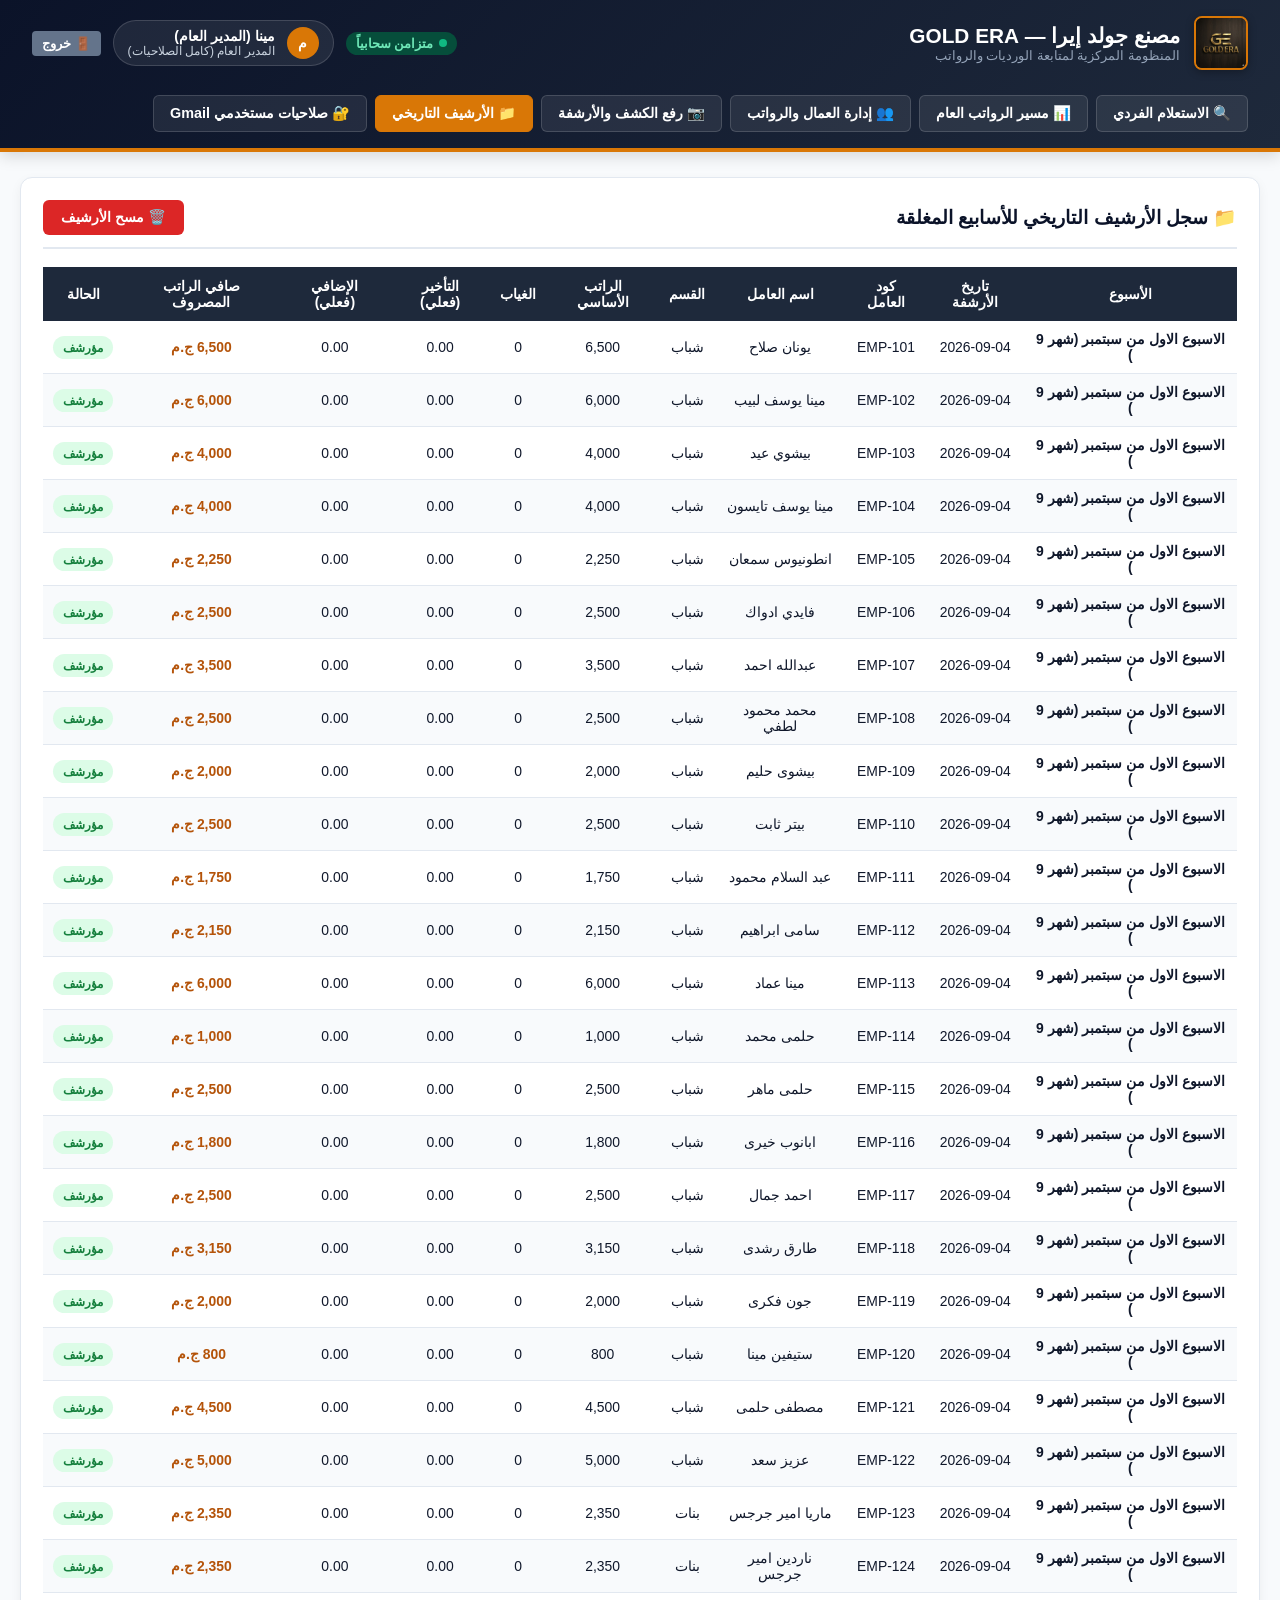
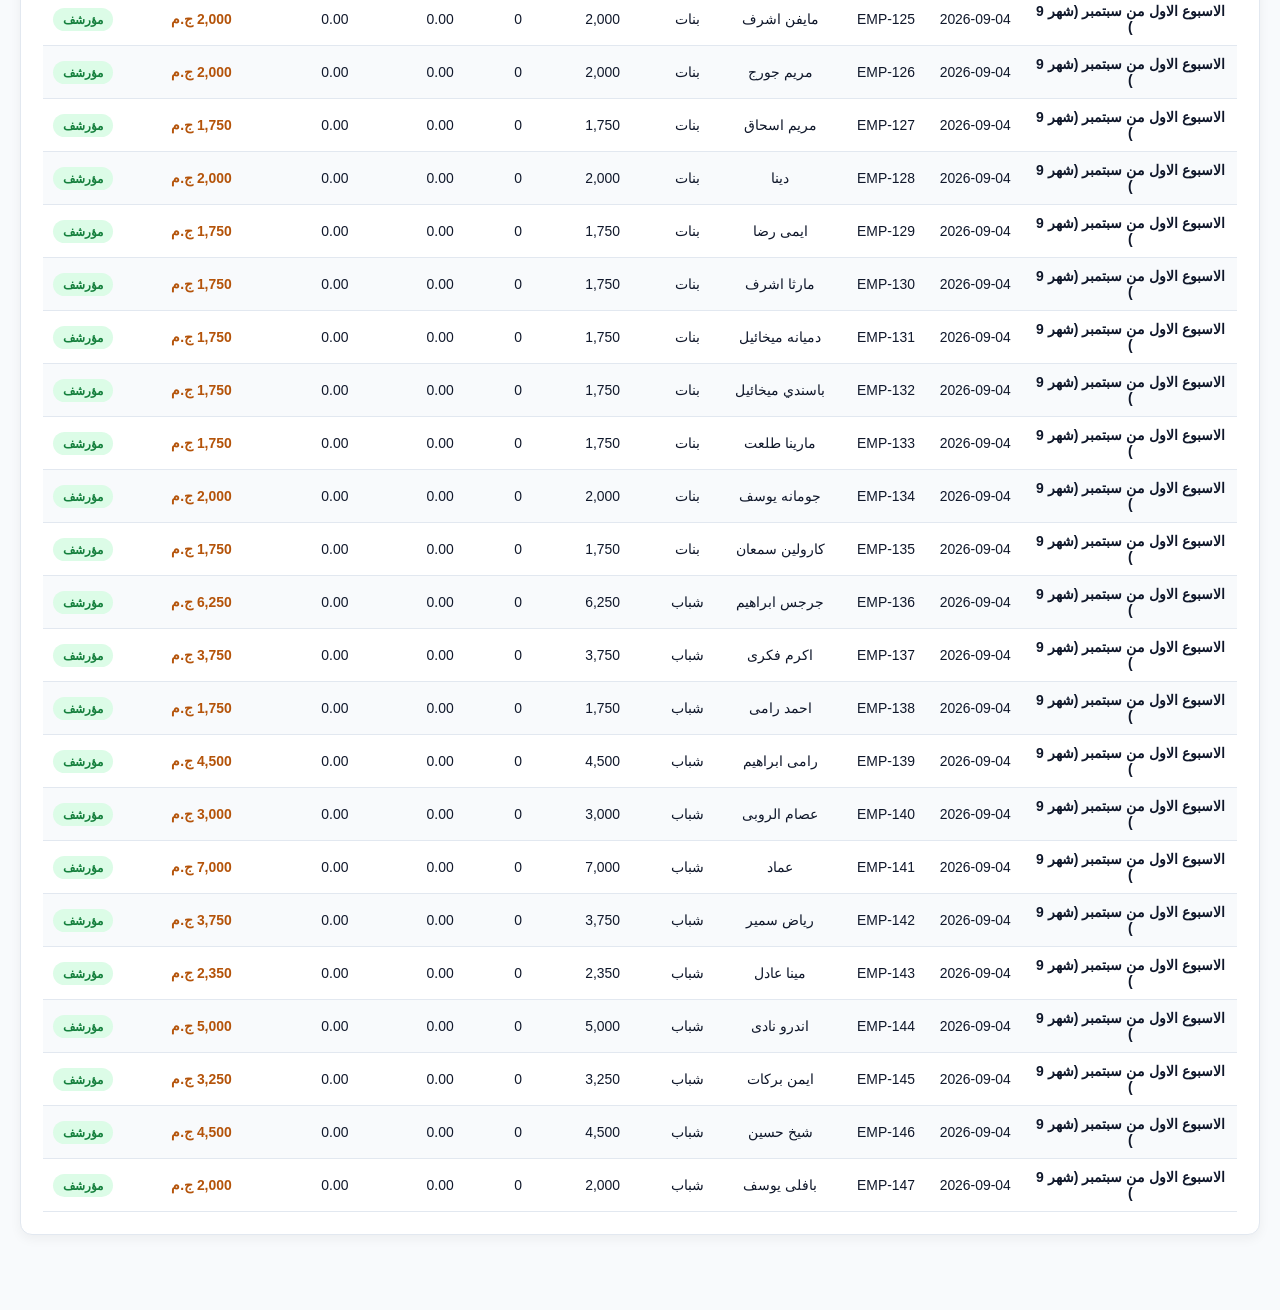
==== INDEX.html @ 4243e208 "Add files via upload" ====
<!DOCTYPE html>
<!-- saved from url=(0063)file:///C:/Users/infotech/Downloads/GOLD_ERA_updated%20(2).html -->
<html lang="ar" dir="rtl"><head><meta http-equiv="Content-Type" content="text/html; charset=UTF-8">
    
    <link rel="icon" type="image/png" href="[data-uri]">
    <meta name="viewport" content="width=device-width, initial-scale=1.0">
    <title>منظومة GOLD ERA — إدارة الحضور والرواتب عبر Gmail والشبكة السحابية</title>
    <script src="https://cdnjs.cloudflare.com/ajax/libs/xlsx/0.18.5/xlsx.full.min.js"></script><script></script>
    <style>
        :root {
            --primary: #0b1329;
            --primary-light: #1e293b;
            --gold: #d97706;
            --gold-dark: #b45309;
            --gold-light: #fef3c7;
            --accent: #2563eb;
            --success: #16a34a;
            --danger: #dc2626;
            --bg: #f8fafc;
            --card-bg: #ffffff;
            --text-dark: #0f172a;
            --text-muted: #64748b;
            --border: #e2e8f0;
        }
        * { box-sizing: border-box; margin: 0; padding: 0; font-family: 'Segoe UI', Tahoma, Geneva, Verdana, sans-serif; }
        body { background: var(--bg); color: var(--text-dark); padding-bottom: 50px; }
        
        /* LOGIN SCREEN */
        #loginScreen {
            min-height: 100vh;
            display: flex;
            align-items: center;
            justify-content: center;
            background: linear-gradient(135deg, #0b1329 0%, #1e293b 50%, #0f172a 100%);
            padding: 20px;
        }
        .login-card {
            background: #ffffff;
            border-radius: 16px;
            padding: 35px 28px;
            max-width: 460px;
            width: 100%;
            box-shadow: 0 25px 50px -12px rgba(0, 0, 0, 0.5);
            text-align: center;
            border-top: 5px solid var(--gold);
        }
        .login-logo {
            width: 105px;
            height: 105px;
            border-radius: 50%;
            margin: 0 auto 15px;
            box-shadow: 0 4px 15px rgba(217, 119, 6, 0.3);
            border: 3px solid var(--gold);
            object-fit: cover;
            display: block;
        }
        .login-title { font-size: 1.35rem; font-weight: 800; color: var(--primary); margin-bottom: 4px; }
        .login-sub { font-size: 0.85rem; color: var(--text-muted); margin-bottom: 22px; }

        .auth-switch-tabs {
            display: flex;
            background: #f1f5f9;
            padding: 4px;
            border-radius: 8px;
            margin-bottom: 18px;
            gap: 4px;
        }
        .auth-tab-btn {
            flex: 1;
            padding: 8px;
            border: none;
            background: transparent;
            font-weight: 700;
            font-size: 0.85rem;
            color: #64748b;
            border-radius: 6px;
            cursor: pointer;
            transition: all 0.2s;
        }
        .auth-tab-btn.active {
            background: #fff;
            color: var(--primary);
            box-shadow: 0 2px 5px rgba(0,0,0,0.08);
        }

        .google-login-btn {
            display: flex;
            align-items: center;
            justify-content: center;
            gap: 10px;
            width: 100%;
            background: #ffffff;
            color: #374151;
            border: 1px solid #d1d5db;
            padding: 10px 16px;
            border-radius: 8px;
            font-weight: 700;
            font-size: 0.92rem;
            cursor: pointer;
            margin-bottom: 15px;
            box-shadow: 0 1px 3px rgba(0,0,0,0.05);
            transition: 0.2s;
        }
        .google-login-btn:hover {
            background: #f9fafb;
            border-color: #9ca3af;
        }

        /* HEADER */
        header {
            background: linear-gradient(135deg, #0b1329 0%, #1e293b 100%);
            color: #fff;
            padding: 1rem 2rem;
            display: flex;
            justify-content: space-between;
            align-items: center;
            box-shadow: 0 4px 15px rgba(0,0,0,0.15);
            border-bottom: 4px solid var(--gold);
            flex-wrap: wrap;
            gap: 15px;
        }
        .brand { display: flex; align-items: center; gap: 14px; }
        .brand-logo-img {
            width: 54px;
            height: 54px;
            border-radius: 8px;
            border: 2px solid var(--gold);
            object-fit: cover;
            box-shadow: 0 2px 8px rgba(0,0,0,0.3);
        }
        .brand h1 { font-size: 1.3rem; font-weight: 700; }
        .brand p { font-size: 0.8rem; color: #94a3b8; }
        
        .header-user-badge {
            display: flex;
            align-items: center;
            gap: 12px;
            background: rgba(255,255,255,0.08);
            padding: 6px 14px;
            border-radius: 30px;
            border: 1px solid rgba(255,255,255,0.15);
        }
        .user-avatar {
            width: 32px;
            height: 32px;
            background: var(--gold);
            color: #fff;
            border-radius: 50%;
            display: flex;
            align-items: center;
            justify-content: center;
            font-weight: bold;
            font-size: 0.85rem;
        }

        .sync-indicator {
            display: inline-flex;
            align-items: center;
            gap: 6px;
            font-size: 0.8rem;
            padding: 4px 10px;
            border-radius: 20px;
            background: #064e3b;
            color: #6ee7b7;
            font-weight: 600;
        }
        .sync-pulse {
            width: 8px;
            height: 8px;
            border-radius: 50%;
            background: #10b981;
            animation: pulse 1.5s infinite;
        }
        @keyframes pulse {
            0% { transform: scale(0.95); opacity: 0.7; }
            50% { transform: scale(1.3); opacity: 1; }
            100% { transform: scale(0.95); opacity: 0.7; }
        }

        .nav-tabs { display: flex; gap: 8px; flex-wrap: wrap; }
        .tab-btn {
            background: rgba(255,255,255,0.08);
            color: #fff;
            border: 1px solid rgba(255,255,255,0.15);
            padding: 9px 16px;
            border-radius: 6px;
            cursor: pointer;
            font-size: 0.9rem;
            font-weight: 600;
            transition: all 0.2s;
        }
        .tab-btn:hover, .tab-btn.active {
            background: var(--gold);
            border-color: var(--gold);
            color: #fff;
        }

        .container { max-width: 1400px; margin: 25px auto; padding: 0 20px; }
        
        .card {
            background: var(--card-bg);
            border-radius: 12px;
            box-shadow: 0 4px 12px rgba(0,0,0,0.05);
            border: 1px solid var(--border);
            padding: 22px;
            margin-bottom: 22px;
        }
        .card-header {
            display: flex;
            justify-content: space-between;
            align-items: center;
            border-bottom: 2px solid var(--border);
            padding-bottom: 12px;
            margin-bottom: 18px;
            flex-wrap: wrap;
            gap: 10px;
        }
        .card-header h2 { font-size: 1.18rem; color: var(--primary); display: flex; align-items: center; gap: 8px; }

        .search-grid {
            display: grid;
            grid-template-columns: repeat(auto-fit, minmax(210px, 1fr));
            gap: 14px;
            background: var(--gold-light);
            padding: 16px;
            border-radius: 10px;
            border: 1px solid #fde68a;
            align-items: center;
        }
        .form-group label { display: block; font-size: 0.84rem; font-weight: 700; color: var(--gold-dark); margin-bottom: 5px; text-align: right; }
        .form-control {
            width: 100%;
            padding: 10px 12px;
            border-radius: 6px;
            border: 1px solid #cbd5e1;
            font-size: 0.95rem;
            background: #fff;
            outline: none;
        }
        .form-control:focus { border-color: var(--gold); box-shadow: 0 0 0 3px rgba(217,119,6,0.2); }

        .policy-banner {
            background: #eff6ff;
            border: 1px solid #bfdbfe;
            color: #1e40af;
            padding: 10px 16px;
            border-radius: 8px;
            font-size: 0.88rem;
            margin-bottom: 18px;
            display: flex;
            align-items: center;
            gap: 10px;
            font-weight: 600;
        }

        .kpi-grid { display: grid; grid-template-columns: repeat(auto-fit, minmax(180px, 1fr)); gap: 12px; margin: 18px 0; }
        .kpi-card {
            background: #fff;
            border-radius: 10px;
            padding: 14px;
            border: 1px solid var(--border);
            box-shadow: 0 2px 6px rgba(0,0,0,0.03);
            text-align: center;
            border-top: 4px solid var(--accent);
        }
        .kpi-card.success { border-top-color: var(--success); }
        .kpi-card.danger { border-top-color: var(--danger); }
        .kpi-card.gold { border-top-color: var(--gold); }
        .kpi-title { font-size: 0.8rem; color: var(--text-muted); font-weight: 600; margin-bottom: 6px; }
        .kpi-val { font-size: 1.3rem; font-weight: 800; color: var(--primary); }
        .kpi-sub { font-size: 0.75rem; color: #64748b; margin-top: 4px; }

        .table-responsive { overflow-x: auto; }
        table { width: 100%; border-collapse: collapse; text-align: center; }
        th { background: var(--primary-light); color: #fff; padding: 11px 10px; font-size: 0.88rem; font-weight: 600; }
        td { padding: 10px; border-bottom: 1px solid var(--border); font-size: 0.87rem; }
        tr:nth-child(even) { background-color: #f8fafc; }
        tr:hover { background-color: #f1f5f9; }
        
        .badge {
            display: inline-block;
            padding: 4px 10px;
            border-radius: 20px;
            font-size: 0.78rem;
            font-weight: 700;
        }
        .badge-present { background: #dcfce7; color: #15803d; }
        .badge-absent { background: #fee2e2; color: #b91c1c; }
        .badge-holiday { background: #e0e7ff; color: #3730a3; }
        .badge-pending { background: #fef3c7; color: #b45309; }
        .badge-role-admin { background: #fee2e2; color: #991b1b; }
        .badge-role-custom { background: #e0e7ff; color: #1e3a8a; }
        
        .btn {
            background: var(--primary);
            color: #fff;
            border: none;
            padding: 9px 18px;
            border-radius: 6px;
            cursor: pointer;
            font-weight: 600;
            font-size: 0.9rem;
            display: inline-flex;
            align-items: center;
            justify-content: center;
            gap: 6px;
            transition: 0.2s;
        }
        .btn:hover { opacity: 0.9; }
        .btn-gold { background: var(--gold); }
        .btn-success { background: var(--success); }
        .btn-danger { background: var(--danger); }
        .btn-secondary { background: #64748b; }
        .btn-sm { padding: 5px 10px; font-size: 0.8rem; border-radius: 4px; }
        
        .image-manager-grid { display: grid; grid-template-columns: 1fr 1fr; gap: 20px; }
        .image-preview-box {
            border: 2px dashed #cbd5e1;
            border-radius: 10px;
            padding: 15px;
            min-height: 380px;
            display: flex;
            flex-direction: column;
            align-items: center;
            justify-content: center;
            background: #fafafa;
            position: relative;
        }
        .image-preview-box img { max-width: 100%; max-height: 480px; border-radius: 8px; box-shadow: 0 4px 12px rgba(0,0,0,0.1); }

        .modal-overlay {
            position: fixed;
            top: 0; left: 0; right: 0; bottom: 0;
            background: rgba(11, 19, 41, 0.65);
            display: none;
            align-items: center;
            justify-content: center;
            z-index: 999;
        }
        .modal-box {
            background: #fff;
            border-radius: 12px;
            padding: 25px;
            width: 90%;
            max-width: 540px;
            box-shadow: 0 20px 25px -5px rgba(0, 0, 0, 0.2);
            max-height: 90vh;
            overflow-y: auto;
        }
        .modal-header {
            display: flex;
            justify-content: space-between;
            align-items: center;
            border-bottom: 2px solid var(--border);
            padding-bottom: 12px;
            margin-bottom: 18px;
        }
        .modal-footer {
            display: flex;
            justify-content: flex-end;
            gap: 10px;
            margin-top: 20px;
            border-top: 1px solid var(--border);
            padding-top: 15px;
        }

        .checkbox-group-grid {
            display: grid;
            grid-template-columns: 1fr 1fr;
            gap: 10px;
            background: #f8fafc;
            padding: 12px;
            border-radius: 8px;
            border: 1px solid var(--border);
            text-align: right;
        }
        .checkbox-item {
            display: flex;
            align-items: center;
            gap: 8px;
            font-size: 0.88rem;
            cursor: pointer;
        }

        .sync-box {
            background: linear-gradient(135deg, #f0fdf4 0%, #dcfce7 100%);
            border: 1px solid #86efac;
            padding: 18px;
            border-radius: 10px;
            margin-bottom: 20px;
            display: flex;
            justify-content: space-between;
            align-items: center;
            flex-wrap: wrap;
            gap: 12px;
        }

        .notification {
            position: fixed;
            bottom: 20px;
            left: 20px;
            background: var(--primary);
            color: #fff;
            padding: 12px 20px;
            border-radius: 8px;
            box-shadow: 0 4px 15px rgba(0,0,0,0.2);
            display: none;
            z-index: 1000;
            font-weight: bold;
        }
        .hidden { display: none !important; }
    </style>
</head>
<body>

    <!-- 1. LOGIN SCREEN WITH GMAIL / ADMIN SIGN-IN -->
    <div id="loginScreen" class="hidden">
        <div class="login-card">
            <img src="[data-uri]" alt="GOLD ERA Logo" class="login-logo">
            <h2 class="login-title">مصنع جولد إيرا (GOLD ERA)</h2>
            <p class="login-sub">منظومة الحضور والرواتب — الدخول بالحساب المصرح به</p>
            
            <div class="auth-switch-tabs">
                <button type="button" class="auth-tab-btn" id="btnAuthGmail" onclick="setAuthMethod(&#39;gmail&#39;)">📧 الدخول بـ Gmail المعتمد</button>
                <button type="button" class="auth-tab-btn active" id="btnAuthAdmin" onclick="setAuthMethod(&#39;admin&#39;)">👑 دخول المدير العام</button>
            </div>

            <!-- GMAIL FORM -->
            <form id="gmailLoginForm" onsubmit="handleGmailLogin(event)" class="hidden">
                <div class="form-group" style="margin-bottom: 15px;">
                    <label>البريد الإلكتروني (Gmail المصرح به):</label>
                    <input type="email" id="loginGmailInput" class="form-control" placeholder="name@gmail.com" required="" autofocus="">
                </div>
                <div class="form-group" style="margin-bottom: 20px;">
                    <label>رمز المرور الخاص بالجهاز:</label>
                    <input type="password" id="loginGmailPass" class="form-control" placeholder="••••••••" required="">
                </div>
                <button type="submit" class="btn btn-gold" style="width: 100%; padding: 12px; font-size: 1rem;">تسجيل الدخول بالـ Gmail</button>
            </form>

            <!-- ADMIN FORM (HIDDEN INITIALLY) -->
            <form id="adminLoginForm" class="" onsubmit="handleAdminLogin(event)">
                <div class="form-group" style="margin-bottom: 15px;">
                    <label>اسم المستخدم (المدير):</label>
                    <input type="text" id="adminUserInput" class="form-control" placeholder="اسم المستخدم" required="">
                </div>
                <div class="form-group" style="margin-bottom: 20px;">
                    <label>كلمة مرور المدير:</label>
                    <input type="password" id="adminPassInput" class="form-control" placeholder="••••••••" required="">
                </div>
                <button type="submit" class="btn btn-gold" style="width: 100%; padding: 12px; font-size: 1rem;">دخول المدير العام</button>
            </form>

            <div style="margin-top: 22px; padding-top: 15px; border-top: 1px solid var(--border); font-size: 0.82rem; color: #64748b; text-align: center;">
                🔒 <strong>منظومة مشفرة وآمنة:</strong> الدخول مقتصر على الحسابات المصرح لها مسبقاً من الإدارة.
            </div>
        </div>
    </div>

    <!-- 2. MAIN APPLICATION INTERFACE -->
    <div id="mainApp" class="">
        <header>
            <div class="brand">
                <img src="[data-uri]" alt="GOLD ERA Logo" class="brand-logo-img">
                <div>
                    <h1>مصنع جولد إيرا — GOLD ERA</h1>
                    <p>المنظومة المركزية لمتابعة الورديات والرواتب</p>
                </div>
            </div>
            
            <div style="display: flex; align-items: center; gap: 12px; flex-wrap: wrap;">
                <div class="sync-indicator">
                    <div class="sync-pulse"></div>
                    <span id="syncStatusText">متزامن سحابياً</span>
                </div>
                <div class="header-user-badge">
                    <div class="user-avatar" id="currentAvatar">م</div>
                    <div>
                        <div style="font-weight: bold; font-size: 0.88rem;" id="currentUserNameDisplay">مينا (المدير العام)</div>
                        <div style="font-size: 0.75rem; color: #cbd5e1;" id="currentUserRoleDisplay">المدير العام (كامل الصلاحيات)</div>
                    </div>
                </div>
                <button class="btn btn-secondary btn-sm" onclick="handleLogout()">🚪 خروج</button>
            </div>

            <div class="nav-tabs" id="mainNavTabs" style="width: 100%; margin-top: 10px;">
                <button class="tab-btn" id="btn-tab-dashboard">🔍 الاستعلام الفردي</button>
                <button class="tab-btn" id="btn-tab-payroll">📊 مسير الرواتب العام</button>
                <button class="tab-btn" id="btn-tab-manage">👥 إدارة العمال والرواتب</button>
                <button class="tab-btn" id="btn-tab-upload-archive">📷 رفع الكشف والأرشفة</button>
                <button class="tab-btn active" id="btn-tab-history">📁 الأرشيف التاريخي</button>
                <button class="tab-btn" id="btn-tab-users">🔐 صلاحيات مستخدمي Gmail</button>
            </div>
        </header>

        <div class="container">

            <!-- TAB 1: DASHBOARD -->
            <div id="tab-dashboard" class="hidden">
                <div class="card">
                    <div class="card-header">
                        <h2>🔍 الاستعلام المباشر عن العامل</h2>
                        <div style="display: flex; gap: 10px;">
                            <button class="btn btn-gold admin-only-btn" id="btnEditCurrentEmp">✏️ تعديل بيانات العامل</button>
                            <button class="btn btn-secondary" onclick="window.print()">🖨️ طباعة التقرير</button>
                        </div>
                    </div>

                    <div class="policy-banner">
                        ⚡ <strong>قواعد الحساب:</strong> ساعة التأخير = (ساعتين خصم) | ساعة الإضافي = (ساعتين استحقاق).
                    </div>
                    
                    <div class="search-grid">
                        <div class="form-group">
                            <label>اختر اسم العامل:</label>
                            <select id="empSelect" class="form-control"><option value="يونان صلاح">يونان صلاح (شباب)</option><option value="مينا يوسف لبيب">مينا يوسف لبيب (شباب)</option><option value="بيشوي عيد">بيشوي عيد (شباب)</option><option value="مينا يوسف تايسون">مينا يوسف تايسون (شباب)</option><option value="انطونيوس سمعان">انطونيوس سمعان (شباب)</option><option value="فايدي ادواك">فايدي ادواك (شباب)</option><option value="عبدالله احمد">عبدالله احمد (شباب)</option><option value="محمد محمود لطفي">محمد محمود لطفي (شباب)</option><option value="بيشوى حليم">بيشوى حليم (شباب)</option><option value="بيتر ثابت">بيتر ثابت (شباب)</option><option value="عبد السلام محمود">عبد السلام محمود (شباب)</option><option value="سامى ابراهيم">سامى ابراهيم (شباب)</option><option value="مينا عماد">مينا عماد (شباب)</option><option value="حلمى محمد">حلمى محمد (شباب)</option><option value="حلمى ماهر">حلمى ماهر (شباب)</option><option value="ابانوب خيرى">ابانوب خيرى (شباب)</option><option value="احمد جمال">احمد جمال (شباب)</option><option value="طارق رشدى">طارق رشدى (شباب)</option><option value="جون فكرى">جون فكرى (شباب)</option><option value="ستيفين مينا">ستيفين مينا (شباب)</option><option value="مصطفى حلمى">مصطفى حلمى (شباب)</option><option value="عزيز سعد">عزيز سعد (شباب)</option><option value="ماريا امير جرجس">ماريا امير جرجس (بنات)</option><option value="ناردين امير جرجس">ناردين امير جرجس (بنات)</option><option value="مايفن اشرف">مايفن اشرف (بنات)</option><option value="مريم جورج">مريم جورج (بنات)</option><option value="مريم اسحاق">مريم اسحاق (بنات)</option><option value="دينا">دينا (بنات)</option><option value="ايمى  رضا">ايمى  رضا (بنات)</option><option value="مارثا اشرف">مارثا اشرف (بنات)</option><option value="دميانه ميخائيل">دميانه ميخائيل (بنات)</option><option value="باسندي ميخائيل">باسندي ميخائيل (بنات)</option><option value="مارينا طلعت">مارينا طلعت (بنات)</option><option value="جومانه يوسف">جومانه يوسف (بنات)</option><option value="كارولين سمعان">كارولين سمعان (بنات)</option><option value="جرجس ابراهيم">جرجس ابراهيم (شباب)</option><option value="اكرم فكرى">اكرم فكرى (شباب)</option><option value="احمد رامى">احمد رامى (شباب)</option><option value="رامى ابراهيم">رامى ابراهيم (شباب)</option><option value="عصام الروبى">عصام الروبى (شباب)</option><option value="عماد">عماد (شباب)</option><option value="رياض سمير">رياض سمير (شباب)</option><option value="مينا عادل">مينا عادل (شباب)</option><option value="اندرو نادى">اندرو نادى (شباب)</option><option value="ايمن بركات">ايمن بركات (شباب)</option><option value="شيخ حسين">شيخ حسين (شباب)</option><option value="بافلى  يوسف">بافلى  يوسف (شباب)</option></select>
                        </div>
                        <div class="form-group">
                            <label>كود العامل:</label>
                            <input type="text" id="empCodeDisp" class="form-control" readonly="" style="font-weight: bold; color: var(--gold-dark);">
                        </div>
                        <div class="form-group">
                            <label>القسم والوردية الرسمية:</label>
                            <input type="text" id="empShiftDisp" class="form-control" readonly="">
                        </div>
                        <div class="form-group">
                            <label>المرتب الأسبوعي الأساسي:</label>
                            <input type="text" id="empSalaryDisp" class="form-control" readonly="" style="font-weight: bold;">
                        </div>
                        <div class="form-group">
                            <label>سعر الساعة الأساسي:</label>
                            <input type="text" id="empHourlyDisp" class="form-control" readonly="">
                        </div>
                    </div>

                    <!-- KPI Cards -->
                    <div class="kpi-grid">
                        <div class="kpi-card">
                            <div class="kpi-title">ساعات العمل الفعلية</div>
                            <div class="kpi-val" id="kpiWorkHours">0.00 س</div>
                            <div class="kpi-sub">المجموع الأسبوعي</div>
                        </div>
                        <div class="kpi-card danger">
                            <div class="kpi-title">ساعات التأخير (فعلية)</div>
                            <div class="kpi-val" id="kpiLateHours" style="color: var(--danger);">0.00 س</div>
                            <div class="kpi-sub" id="kpiLatePenalty">خصم: 0.00 س (0 ج.م)</div>
                        </div>
                        <div class="kpi-card success">
                            <div class="kpi-title">ساعات الإضافي (فعلية)</div>
                            <div class="kpi-val" id="kpiOvertimeHours" style="color: var(--success);">0.00 س</div>
                            <div class="kpi-sub" id="kpiOtBonus">استحقاق: 0.00 س (+0 ج.م)</div>
                        </div>
                        <div class="kpi-card">
                            <div class="kpi-title">أيام الغياب</div>
                            <div class="kpi-val" id="kpiAbsenceDays">0 يوم</div>
                            <div class="kpi-sub" id="kpiAbsDeduction">خصم غياب: 0 ج.م</div>
                        </div>
                        <div class="kpi-card gold">
                            <div class="kpi-title">صافي الراتب المستحق</div>
                            <div class="kpi-val" id="kpiNetPay" style="color: var(--gold-dark);">6,500 ج.م</div>
                            <div class="kpi-sub">الصافي بعد الخصم والإضافي</div>
                        </div>
                    </div>

                    <div class="table-responsive">
                        <table>
                            <thead>
                                <tr>
                                    <th>اليوم</th>
                                    <th>وقت الحضور الفعلي</th>
                                    <th>وقت الانصراف الفعلي</th>
                                    <th>حالة الحضور</th>
                                    <th>ساعات العمل</th>
                                    <th>الساعات المقررة</th>
                                    <th>ساعات التأخير (×2)</th>
                                    <th>ساعات الإضافي (×2)</th>
                                    <th>الملاحظات والتفاصيل</th>
                                </tr>
                            </thead>
                            <tbody id="attendanceTbody"><tr>
                    <td><strong>الاحد</strong></td>
                    <td>-</td>
                    <td>-</td>
                    <td><span class="badge badge-holiday">إجازة أسبوعية</span></td>
                    <td>0.00</td>
                    <td>0</td>
                    <td style="color: inherit; font-weight: bold;">
                        0.00 
                    </td>
                    <td style="color: inherit; font-weight: bold;">
                        0.00 
                    </td>
                    <td>جديد</td>
                </tr><tr>
                    <td><strong>الاثنين</strong></td>
                    <td>-</td>
                    <td>-</td>
                    <td><span class="badge badge-pending">في الانتظار</span></td>
                    <td>0.00</td>
                    <td>12</td>
                    <td style="color: inherit; font-weight: bold;">
                        0.00 
                    </td>
                    <td style="color: inherit; font-weight: bold;">
                        0.00 
                    </td>
                    <td>جديد</td>
                </tr><tr>
                    <td><strong>الثلاثاء</strong></td>
                    <td>-</td>
                    <td>-</td>
                    <td><span class="badge badge-pending">في الانتظار</span></td>
                    <td>0.00</td>
                    <td>12</td>
                    <td style="color: inherit; font-weight: bold;">
                        0.00 
                    </td>
                    <td style="color: inherit; font-weight: bold;">
                        0.00 
                    </td>
                    <td>جديد</td>
                </tr><tr>
                    <td><strong>الاربعاء</strong></td>
                    <td>-</td>
                    <td>-</td>
                    <td><span class="badge badge-pending">في الانتظار</span></td>
                    <td>0.00</td>
                    <td>12</td>
                    <td style="color: inherit; font-weight: bold;">
                        0.00 
                    </td>
                    <td style="color: inherit; font-weight: bold;">
                        0.00 
                    </td>
                    <td>جديد</td>
                </tr><tr>
                    <td><strong>الخميس</strong></td>
                    <td>-</td>
                    <td>-</td>
                    <td><span class="badge badge-pending">في الانتظار</span></td>
                    <td>0.00</td>
                    <td>12</td>
                    <td style="color: inherit; font-weight: bold;">
                        0.00 
                    </td>
                    <td style="color: inherit; font-weight: bold;">
                        0.00 
                    </td>
                    <td>جديد</td>
                </tr><tr>
                    <td><strong>الجمعة</strong></td>
                    <td>-</td>
                    <td>-</td>
                    <td><span class="badge badge-pending">في الانتظار</span></td>
                    <td>0.00</td>
                    <td>12</td>
                    <td style="color: inherit; font-weight: bold;">
                        0.00 
                    </td>
                    <td style="color: inherit; font-weight: bold;">
                        0.00 
                    </td>
                    <td>جديد</td>
                </tr><tr>
                    <td><strong>السبت</strong></td>
                    <td>-</td>
                    <td>-</td>
                    <td><span class="badge badge-pending">في الانتظار</span></td>
                    <td>0.00</td>
                    <td>12</td>
                    <td style="color: inherit; font-weight: bold;">
                        0.00 
                    </td>
                    <td style="color: inherit; font-weight: bold;">
                        0.00 
                    </td>
                    <td>جديد</td>
                </tr></tbody>
                        </table>
                    </div>
                </div>
            </div>

            <!-- TAB 2: GENERAL PAYROLL -->
            <div id="tab-payroll" class="hidden">
                <div class="card">
                    <div class="card-header">
                        <h2>📊 كشف مسير الرواتب الأسبوعي الشامل (مضاعف ×2)</h2>
                        <div style="display: flex; gap: 10px;">
                            <input type="text" id="payrollSearch" placeholder="بحث باسم أو كود العامل..." class="form-control" style="width: 250px;">
                            <button class="btn btn-gold" id="btnExportCSV">📥 تصدير إلى Excel</button>
                        </div>
                    </div>

                    <div class="policy-banner">
                        ℹ️ خصم التأخير (ساعتين لكل ساعة تأخير) | استحقاق الإضافي (ساعتين لكل ساعة إضافي).
                    </div>
                    
                    <div class="table-responsive">
                        <table id="payrollMasterTable">
                            <thead>
                                <tr>
                                    <th>كود العامل</th>
                                    <th>اسم العامل</th>
                                    <th>القسم</th>
                                    <th>الراتب الأساسي</th>
                                    <th>سعر الساعة</th>
                                    <th>أيام الغياب</th>
                                    <th>ساعات التأخير (فعلية)</th>
                                    <th>ساعات الإضافي (فعلية)</th>
                                    <th>إجمالي الخصم (تأخير×2 + غياب)</th>
                                    <th>إجمالي الإضافي (إضافي×2)</th>
                                    <th>صافي الراتب المستحق</th>
                                </tr>
                            </thead>
                            <tbody id="payrollTbody"><tr>
                    <td><strong>EMP-101</strong></td>
                    <td style="font-weight: 600;">يونان صلاح</td>
                    <td><span class="badge badge-holiday">شباب</span></td>
                    <td>6,500</td>
                    <td>90.28</td>
                    <td>0</td>
                    <td style="color: red; font-weight: bold;">0.00</td>
                    <td style="color: green; font-weight: bold;">0.00</td>
                    <td>0.00</td>
                    <td>0.00</td>
                    <td style="font-weight: 800; color: var(--gold-dark);">6,500 ج.م</td>
                </tr><tr>
                    <td><strong>EMP-102</strong></td>
                    <td style="font-weight: 600;">مينا يوسف لبيب</td>
                    <td><span class="badge badge-holiday">شباب</span></td>
                    <td>6,000</td>
                    <td>83.33</td>
                    <td>0</td>
                    <td style="color: red; font-weight: bold;">0.00</td>
                    <td style="color: green; font-weight: bold;">0.00</td>
                    <td>0.00</td>
                    <td>0.00</td>
                    <td style="font-weight: 800; color: var(--gold-dark);">6,000 ج.م</td>
                </tr><tr>
                    <td><strong>EMP-103</strong></td>
                    <td style="font-weight: 600;">بيشوي عيد</td>
                    <td><span class="badge badge-holiday">شباب</span></td>
                    <td>4,000</td>
                    <td>55.56</td>
                    <td>0</td>
                    <td style="color: red; font-weight: bold;">0.00</td>
                    <td style="color: green; font-weight: bold;">0.00</td>
                    <td>0.00</td>
                    <td>0.00</td>
                    <td style="font-weight: 800; color: var(--gold-dark);">4,000 ج.م</td>
                </tr><tr>
                    <td><strong>EMP-104</strong></td>
                    <td style="font-weight: 600;">مينا يوسف تايسون</td>
                    <td><span class="badge badge-holiday">شباب</span></td>
                    <td>4,000</td>
                    <td>55.56</td>
                    <td>0</td>
                    <td style="color: red; font-weight: bold;">0.00</td>
                    <td style="color: green; font-weight: bold;">0.00</td>
                    <td>0.00</td>
                    <td>0.00</td>
                    <td style="font-weight: 800; color: var(--gold-dark);">4,000 ج.م</td>
                </tr><tr>
                    <td><strong>EMP-105</strong></td>
                    <td style="font-weight: 600;">انطونيوس سمعان</td>
                    <td><span class="badge badge-holiday">شباب</span></td>
                    <td>2,250</td>
                    <td>31.25</td>
                    <td>0</td>
                    <td style="color: red; font-weight: bold;">0.00</td>
                    <td style="color: green; font-weight: bold;">0.00</td>
                    <td>0.00</td>
                    <td>0.00</td>
                    <td style="font-weight: 800; color: var(--gold-dark);">2,250 ج.م</td>
                </tr><tr>
                    <td><strong>EMP-106</strong></td>
                    <td style="font-weight: 600;">فايدي ادواك</td>
                    <td><span class="badge badge-holiday">شباب</span></td>
                    <td>2,500</td>
                    <td>34.72</td>
                    <td>0</td>
                    <td style="color: red; font-weight: bold;">0.00</td>
                    <td style="color: green; font-weight: bold;">0.00</td>
                    <td>0.00</td>
                    <td>0.00</td>
                    <td style="font-weight: 800; color: var(--gold-dark);">2,500 ج.م</td>
                </tr><tr>
                    <td><strong>EMP-107</strong></td>
                    <td style="font-weight: 600;">عبدالله احمد</td>
                    <td><span class="badge badge-holiday">شباب</span></td>
                    <td>3,500</td>
                    <td>48.61</td>
                    <td>0</td>
                    <td style="color: red; font-weight: bold;">0.00</td>
                    <td style="color: green; font-weight: bold;">0.00</td>
                    <td>0.00</td>
                    <td>0.00</td>
                    <td style="font-weight: 800; color: var(--gold-dark);">3,500 ج.م</td>
                </tr><tr>
                    <td><strong>EMP-108</strong></td>
                    <td style="font-weight: 600;">محمد محمود لطفي</td>
                    <td><span class="badge badge-holiday">شباب</span></td>
                    <td>2,500</td>
                    <td>34.72</td>
                    <td>0</td>
                    <td style="color: red; font-weight: bold;">0.00</td>
                    <td style="color: green; font-weight: bold;">0.00</td>
                    <td>0.00</td>
                    <td>0.00</td>
                    <td style="font-weight: 800; color: var(--gold-dark);">2,500 ج.م</td>
                </tr><tr>
                    <td><strong>EMP-109</strong></td>
                    <td style="font-weight: 600;">بيشوى حليم</td>
                    <td><span class="badge badge-holiday">شباب</span></td>
                    <td>2,000</td>
                    <td>27.78</td>
                    <td>0</td>
                    <td style="color: red; font-weight: bold;">0.00</td>
                    <td style="color: green; font-weight: bold;">0.00</td>
                    <td>0.00</td>
                    <td>0.00</td>
                    <td style="font-weight: 800; color: var(--gold-dark);">2,000 ج.م</td>
                </tr><tr>
                    <td><strong>EMP-110</strong></td>
                    <td style="font-weight: 600;">بيتر ثابت</td>
                    <td><span class="badge badge-holiday">شباب</span></td>
                    <td>2,500</td>
                    <td>34.72</td>
                    <td>0</td>
                    <td style="color: red; font-weight: bold;">0.00</td>
                    <td style="color: green; font-weight: bold;">0.00</td>
                    <td>0.00</td>
                    <td>0.00</td>
                    <td style="font-weight: 800; color: var(--gold-dark);">2,500 ج.م</td>
                </tr><tr>
                    <td><strong>EMP-111</strong></td>
                    <td style="font-weight: 600;">عبد السلام محمود</td>
                    <td><span class="badge badge-holiday">شباب</span></td>
                    <td>1,750</td>
                    <td>24.31</td>
                    <td>0</td>
                    <td style="color: red; font-weight: bold;">0.00</td>
                    <td style="color: green; font-weight: bold;">0.00</td>
                    <td>0.00</td>
                    <td>0.00</td>
                    <td style="font-weight: 800; color: var(--gold-dark);">1,750 ج.م</td>
                </tr><tr>
                    <td><strong>EMP-112</strong></td>
                    <td style="font-weight: 600;">سامى ابراهيم</td>
                    <td><span class="badge badge-holiday">شباب</span></td>
                    <td>2,150</td>
                    <td>29.86</td>
                    <td>0</td>
                    <td style="color: red; font-weight: bold;">0.00</td>
                    <td style="color: green; font-weight: bold;">0.00</td>
                    <td>0.00</td>
                    <td>0.00</td>
                    <td style="font-weight: 800; color: var(--gold-dark);">2,150 ج.م</td>
                </tr><tr>
                    <td><strong>EMP-113</strong></td>
                    <td style="font-weight: 600;">مينا عماد</td>
                    <td><span class="badge badge-holiday">شباب</span></td>
                    <td>6,000</td>
                    <td>83.33</td>
                    <td>0</td>
                    <td style="color: red; font-weight: bold;">0.00</td>
                    <td style="color: green; font-weight: bold;">0.00</td>
                    <td>0.00</td>
                    <td>0.00</td>
                    <td style="font-weight: 800; color: var(--gold-dark);">6,000 ج.م</td>
                </tr><tr>
                    <td><strong>EMP-114</strong></td>
                    <td style="font-weight: 600;">حلمى محمد</td>
                    <td><span class="badge badge-holiday">شباب</span></td>
                    <td>1,000</td>
                    <td>13.89</td>
                    <td>0</td>
                    <td style="color: red; font-weight: bold;">0.00</td>
                    <td style="color: green; font-weight: bold;">0.00</td>
                    <td>0.00</td>
                    <td>0.00</td>
                    <td style="font-weight: 800; color: var(--gold-dark);">1,000 ج.م</td>
                </tr><tr>
                    <td><strong>EMP-115</strong></td>
                    <td style="font-weight: 600;">حلمى ماهر</td>
                    <td><span class="badge badge-holiday">شباب</span></td>
                    <td>2,500</td>
                    <td>34.72</td>
                    <td>0</td>
                    <td style="color: red; font-weight: bold;">0.00</td>
                    <td style="color: green; font-weight: bold;">0.00</td>
                    <td>0.00</td>
                    <td>0.00</td>
                    <td style="font-weight: 800; color: var(--gold-dark);">2,500 ج.م</td>
                </tr><tr>
                    <td><strong>EMP-116</strong></td>
                    <td style="font-weight: 600;">ابانوب خيرى</td>
                    <td><span class="badge badge-holiday">شباب</span></td>
                    <td>1,800</td>
                    <td>25.00</td>
                    <td>0</td>
                    <td style="color: red; font-weight: bold;">0.00</td>
                    <td style="color: green; font-weight: bold;">0.00</td>
                    <td>0.00</td>
                    <td>0.00</td>
                    <td style="font-weight: 800; color: var(--gold-dark);">1,800 ج.م</td>
                </tr><tr>
                    <td><strong>EMP-117</strong></td>
                    <td style="font-weight: 600;">احمد جمال</td>
                    <td><span class="badge badge-holiday">شباب</span></td>
                    <td>2,500</td>
                    <td>34.72</td>
                    <td>0</td>
                    <td style="color: red; font-weight: bold;">0.00</td>
                    <td style="color: green; font-weight: bold;">0.00</td>
                    <td>0.00</td>
                    <td>0.00</td>
                    <td style="font-weight: 800; color: var(--gold-dark);">2,500 ج.م</td>
                </tr><tr>
                    <td><strong>EMP-118</strong></td>
                    <td style="font-weight: 600;">طارق رشدى</td>
                    <td><span class="badge badge-holiday">شباب</span></td>
                    <td>3,150</td>
                    <td>43.75</td>
                    <td>0</td>
                    <td style="color: red; font-weight: bold;">0.00</td>
                    <td style="color: green; font-weight: bold;">0.00</td>
                    <td>0.00</td>
                    <td>0.00</td>
                    <td style="font-weight: 800; color: var(--gold-dark);">3,150 ج.م</td>
                </tr><tr>
                    <td><strong>EMP-119</strong></td>
                    <td style="font-weight: 600;">جون فكرى</td>
                    <td><span class="badge badge-holiday">شباب</span></td>
                    <td>2,000</td>
                    <td>27.78</td>
                    <td>0</td>
                    <td style="color: red; font-weight: bold;">0.00</td>
                    <td style="color: green; font-weight: bold;">0.00</td>
                    <td>0.00</td>
                    <td>0.00</td>
                    <td style="font-weight: 800; color: var(--gold-dark);">2,000 ج.م</td>
                </tr><tr>
                    <td><strong>EMP-120</strong></td>
                    <td style="font-weight: 600;">ستيفين مينا</td>
                    <td><span class="badge badge-holiday">شباب</span></td>
                    <td>800</td>
                    <td>11.11</td>
                    <td>0</td>
                    <td style="color: red; font-weight: bold;">0.00</td>
                    <td style="color: green; font-weight: bold;">0.00</td>
                    <td>0.00</td>
                    <td>0.00</td>
                    <td style="font-weight: 800; color: var(--gold-dark);">800 ج.م</td>
                </tr><tr>
                    <td><strong>EMP-121</strong></td>
                    <td style="font-weight: 600;">مصطفى حلمى</td>
                    <td><span class="badge badge-holiday">شباب</span></td>
                    <td>4,500</td>
                    <td>62.50</td>
                    <td>0</td>
                    <td style="color: red; font-weight: bold;">0.00</td>
                    <td style="color: green; font-weight: bold;">0.00</td>
                    <td>0.00</td>
                    <td>0.00</td>
                    <td style="font-weight: 800; color: var(--gold-dark);">4,500 ج.م</td>
                </tr><tr>
                    <td><strong>EMP-122</strong></td>
                    <td style="font-weight: 600;">عزيز سعد</td>
                    <td><span class="badge badge-holiday">شباب</span></td>
                    <td>5,000</td>
                    <td>69.44</td>
                    <td>0</td>
                    <td style="color: red; font-weight: bold;">0.00</td>
                    <td style="color: green; font-weight: bold;">0.00</td>
                    <td>0.00</td>
                    <td>0.00</td>
                    <td style="font-weight: 800; color: var(--gold-dark);">5,000 ج.م</td>
                </tr><tr>
                    <td><strong>EMP-123</strong></td>
                    <td style="font-weight: 600;">ماريا امير جرجس</td>
                    <td><span class="badge badge-present">بنات</span></td>
                    <td>2,350</td>
                    <td>39.17</td>
                    <td>0</td>
                    <td style="color: red; font-weight: bold;">0.00</td>
                    <td style="color: green; font-weight: bold;">0.00</td>
                    <td>0.00</td>
                    <td>0.00</td>
                    <td style="font-weight: 800; color: var(--gold-dark);">2,350 ج.م</td>
                </tr><tr>
                    <td><strong>EMP-124</strong></td>
                    <td style="font-weight: 600;">ناردين امير جرجس</td>
                    <td><span class="badge badge-present">بنات</span></td>
                    <td>2,350</td>
                    <td>39.17</td>
                    <td>0</td>
                    <td style="color: red; font-weight: bold;">0.00</td>
                    <td style="color: green; font-weight: bold;">0.00</td>
                    <td>0.00</td>
                    <td>0.00</td>
                    <td style="font-weight: 800; color: var(--gold-dark);">2,350 ج.م</td>
                </tr><tr>
                    <td><strong>EMP-125</strong></td>
                    <td style="font-weight: 600;">مايفن اشرف</td>
                    <td><span class="badge badge-present">بنات</span></td>
                    <td>2,000</td>
                    <td>33.33</td>
                    <td>0</td>
                    <td style="color: red; font-weight: bold;">0.00</td>
                    <td style="color: green; font-weight: bold;">0.00</td>
                    <td>0.00</td>
                    <td>0.00</td>
                    <td style="font-weight: 800; color: var(--gold-dark);">2,000 ج.م</td>
                </tr><tr>
                    <td><strong>EMP-126</strong></td>
                    <td style="font-weight: 600;">مريم جورج</td>
                    <td><span class="badge badge-present">بنات</span></td>
                    <td>2,000</td>
                    <td>33.33</td>
                    <td>0</td>
                    <td style="color: red; font-weight: bold;">0.00</td>
                    <td style="color: green; font-weight: bold;">0.00</td>
                    <td>0.00</td>
                    <td>0.00</td>
                    <td style="font-weight: 800; color: var(--gold-dark);">2,000 ج.م</td>
                </tr><tr>
                    <td><strong>EMP-127</strong></td>
                    <td style="font-weight: 600;">مريم اسحاق</td>
                    <td><span class="badge badge-present">بنات</span></td>
                    <td>1,750</td>
                    <td>29.17</td>
                    <td>0</td>
                    <td style="color: red; font-weight: bold;">0.00</td>
                    <td style="color: green; font-weight: bold;">0.00</td>
                    <td>0.00</td>
                    <td>0.00</td>
                    <td style="font-weight: 800; color: var(--gold-dark);">1,750 ج.م</td>
                </tr><tr>
                    <td><strong>EMP-128</strong></td>
                    <td style="font-weight: 600;">دينا</td>
                    <td><span class="badge badge-present">بنات</span></td>
                    <td>2,000</td>
                    <td>33.33</td>
                    <td>0</td>
                    <td style="color: red; font-weight: bold;">0.00</td>
                    <td style="color: green; font-weight: bold;">0.00</td>
                    <td>0.00</td>
                    <td>0.00</td>
                    <td style="font-weight: 800; color: var(--gold-dark);">2,000 ج.م</td>
                </tr><tr>
                    <td><strong>EMP-129</strong></td>
                    <td style="font-weight: 600;">ايمى  رضا</td>
                    <td><span class="badge badge-present">بنات</span></td>
                    <td>1,750</td>
                    <td>29.17</td>
                    <td>0</td>
                    <td style="color: red; font-weight: bold;">0.00</td>
                    <td style="color: green; font-weight: bold;">0.00</td>
                    <td>0.00</td>
                    <td>0.00</td>
                    <td style="font-weight: 800; color: var(--gold-dark);">1,750 ج.م</td>
                </tr><tr>
                    <td><strong>EMP-130</strong></td>
                    <td style="font-weight: 600;">مارثا اشرف</td>
                    <td><span class="badge badge-present">بنات</span></td>
                    <td>1,750</td>
                    <td>29.17</td>
                    <td>0</td>
                    <td style="color: red; font-weight: bold;">0.00</td>
                    <td style="color: green; font-weight: bold;">0.00</td>
                    <td>0.00</td>
                    <td>0.00</td>
                    <td style="font-weight: 800; color: var(--gold-dark);">1,750 ج.م</td>
                </tr><tr>
                    <td><strong>EMP-131</strong></td>
                    <td style="font-weight: 600;">دميانه ميخائيل</td>
                    <td><span class="badge badge-present">بنات</span></td>
                    <td>1,750</td>
                    <td>29.17</td>
                    <td>0</td>
                    <td style="color: red; font-weight: bold;">0.00</td>
                    <td style="color: green; font-weight: bold;">0.00</td>
                    <td>0.00</td>
                    <td>0.00</td>
                    <td style="font-weight: 800; color: var(--gold-dark);">1,750 ج.م</td>
                </tr><tr>
                    <td><strong>EMP-132</strong></td>
                    <td style="font-weight: 600;">باسندي ميخائيل</td>
                    <td><span class="badge badge-present">بنات</span></td>
                    <td>1,750</td>
                    <td>29.17</td>
                    <td>0</td>
                    <td style="color: red; font-weight: bold;">0.00</td>
                    <td style="color: green; font-weight: bold;">0.00</td>
                    <td>0.00</td>
                    <td>0.00</td>
                    <td style="font-weight: 800; color: var(--gold-dark);">1,750 ج.م</td>
                </tr><tr>
                    <td><strong>EMP-133</strong></td>
                    <td style="font-weight: 600;">مارينا طلعت</td>
                    <td><span class="badge badge-present">بنات</span></td>
                    <td>1,750</td>
                    <td>29.17</td>
                    <td>0</td>
                    <td style="color: red; font-weight: bold;">0.00</td>
                    <td style="color: green; font-weight: bold;">0.00</td>
                    <td>0.00</td>
                    <td>0.00</td>
                    <td style="font-weight: 800; color: var(--gold-dark);">1,750 ج.م</td>
                </tr><tr>
                    <td><strong>EMP-134</strong></td>
                    <td style="font-weight: 600;">جومانه يوسف</td>
                    <td><span class="badge badge-present">بنات</span></td>
                    <td>2,000</td>
                    <td>33.33</td>
                    <td>0</td>
                    <td style="color: red; font-weight: bold;">0.00</td>
                    <td style="color: green; font-weight: bold;">0.00</td>
                    <td>0.00</td>
                    <td>0.00</td>
                    <td style="font-weight: 800; color: var(--gold-dark);">2,000 ج.م</td>
                </tr><tr>
                    <td><strong>EMP-135</strong></td>
                    <td style="font-weight: 600;">كارولين سمعان</td>
                    <td><span class="badge badge-present">بنات</span></td>
                    <td>1,750</td>
                    <td>29.17</td>
                    <td>0</td>
                    <td style="color: red; font-weight: bold;">0.00</td>
                    <td style="color: green; font-weight: bold;">0.00</td>
                    <td>0.00</td>
                    <td>0.00</td>
                    <td style="font-weight: 800; color: var(--gold-dark);">1,750 ج.م</td>
                </tr><tr>
                    <td><strong>EMP-136</strong></td>
                    <td style="font-weight: 600;">جرجس ابراهيم</td>
                    <td><span class="badge badge-holiday">شباب</span></td>
                    <td>6,250</td>
                    <td>86.81</td>
                    <td>0</td>
                    <td style="color: red; font-weight: bold;">0.00</td>
                    <td style="color: green; font-weight: bold;">0.00</td>
                    <td>0.00</td>
                    <td>0.00</td>
                    <td style="font-weight: 800; color: var(--gold-dark);">6,250 ج.م</td>
                </tr><tr>
                    <td><strong>EMP-137</strong></td>
                    <td style="font-weight: 600;">اكرم فكرى</td>
                    <td><span class="badge badge-holiday">شباب</span></td>
                    <td>3,750</td>
                    <td>52.08</td>
                    <td>0</td>
                    <td style="color: red; font-weight: bold;">0.00</td>
                    <td style="color: green; font-weight: bold;">0.00</td>
                    <td>0.00</td>
                    <td>0.00</td>
                    <td style="font-weight: 800; color: var(--gold-dark);">3,750 ج.م</td>
                </tr><tr>
                    <td><strong>EMP-138</strong></td>
                    <td style="font-weight: 600;">احمد رامى</td>
                    <td><span class="badge badge-holiday">شباب</span></td>
                    <td>1,750</td>
                    <td>24.31</td>
                    <td>0</td>
                    <td style="color: red; font-weight: bold;">0.00</td>
                    <td style="color: green; font-weight: bold;">0.00</td>
                    <td>0.00</td>
                    <td>0.00</td>
                    <td style="font-weight: 800; color: var(--gold-dark);">1,750 ج.م</td>
                </tr><tr>
                    <td><strong>EMP-139</strong></td>
                    <td style="font-weight: 600;">رامى ابراهيم</td>
                    <td><span class="badge badge-holiday">شباب</span></td>
                    <td>4,500</td>
                    <td>62.50</td>
                    <td>0</td>
                    <td style="color: red; font-weight: bold;">0.00</td>
                    <td style="color: green; font-weight: bold;">0.00</td>
                    <td>0.00</td>
                    <td>0.00</td>
                    <td style="font-weight: 800; color: var(--gold-dark);">4,500 ج.م</td>
                </tr><tr>
                    <td><strong>EMP-140</strong></td>
                    <td style="font-weight: 600;">عصام الروبى</td>
                    <td><span class="badge badge-holiday">شباب</span></td>
                    <td>3,000</td>
                    <td>41.67</td>
                    <td>0</td>
                    <td style="color: red; font-weight: bold;">0.00</td>
                    <td style="color: green; font-weight: bold;">0.00</td>
                    <td>0.00</td>
                    <td>0.00</td>
                    <td style="font-weight: 800; color: var(--gold-dark);">3,000 ج.م</td>
                </tr><tr>
                    <td><strong>EMP-141</strong></td>
                    <td style="font-weight: 600;">عماد</td>
                    <td><span class="badge badge-holiday">شباب</span></td>
                    <td>7,000</td>
                    <td>97.22</td>
                    <td>0</td>
                    <td style="color: red; font-weight: bold;">0.00</td>
                    <td style="color: green; font-weight: bold;">0.00</td>
                    <td>0.00</td>
                    <td>0.00</td>
                    <td style="font-weight: 800; color: var(--gold-dark);">7,000 ج.م</td>
                </tr><tr>
                    <td><strong>EMP-142</strong></td>
                    <td style="font-weight: 600;">رياض سمير</td>
                    <td><span class="badge badge-holiday">شباب</span></td>
                    <td>3,750</td>
                    <td>52.08</td>
                    <td>0</td>
                    <td style="color: red; font-weight: bold;">0.00</td>
                    <td style="color: green; font-weight: bold;">0.00</td>
                    <td>0.00</td>
                    <td>0.00</td>
                    <td style="font-weight: 800; color: var(--gold-dark);">3,750 ج.م</td>
                </tr><tr>
                    <td><strong>EMP-143</strong></td>
                    <td style="font-weight: 600;">مينا عادل</td>
                    <td><span class="badge badge-holiday">شباب</span></td>
                    <td>2,350</td>
                    <td>32.64</td>
                    <td>0</td>
                    <td style="color: red; font-weight: bold;">0.00</td>
                    <td style="color: green; font-weight: bold;">0.00</td>
                    <td>0.00</td>
                    <td>0.00</td>
                    <td style="font-weight: 800; color: var(--gold-dark);">2,350 ج.م</td>
                </tr><tr>
                    <td><strong>EMP-144</strong></td>
                    <td style="font-weight: 600;">اندرو نادى</td>
                    <td><span class="badge badge-holiday">شباب</span></td>
                    <td>5,000</td>
                    <td>69.44</td>
                    <td>0</td>
                    <td style="color: red; font-weight: bold;">0.00</td>
                    <td style="color: green; font-weight: bold;">0.00</td>
                    <td>0.00</td>
                    <td>0.00</td>
                    <td style="font-weight: 800; color: var(--gold-dark);">5,000 ج.م</td>
                </tr><tr>
                    <td><strong>EMP-145</strong></td>
                    <td style="font-weight: 600;">ايمن بركات</td>
                    <td><span class="badge badge-holiday">شباب</span></td>
                    <td>3,250</td>
                    <td>45.14</td>
                    <td>0</td>
                    <td style="color: red; font-weight: bold;">0.00</td>
                    <td style="color: green; font-weight: bold;">0.00</td>
                    <td>0.00</td>
                    <td>0.00</td>
                    <td style="font-weight: 800; color: var(--gold-dark);">3,250 ج.م</td>
                </tr><tr>
                    <td><strong>EMP-146</strong></td>
                    <td style="font-weight: 600;">شيخ حسين</td>
                    <td><span class="badge badge-holiday">شباب</span></td>
                    <td>4,500</td>
                    <td>62.50</td>
                    <td>0</td>
                    <td style="color: red; font-weight: bold;">0.00</td>
                    <td style="color: green; font-weight: bold;">0.00</td>
                    <td>0.00</td>
                    <td>0.00</td>
                    <td style="font-weight: 800; color: var(--gold-dark);">4,500 ج.م</td>
                </tr><tr>
                    <td><strong>EMP-147</strong></td>
                    <td style="font-weight: 600;">بافلى  يوسف</td>
                    <td><span class="badge badge-holiday">شباب</span></td>
                    <td>2,000</td>
                    <td>27.78</td>
                    <td>0</td>
                    <td style="color: red; font-weight: bold;">0.00</td>
                    <td style="color: green; font-weight: bold;">0.00</td>
                    <td>0.00</td>
                    <td>0.00</td>
                    <td style="font-weight: 800; color: var(--gold-dark);">2,000 ج.م</td>
                </tr></tbody>
                        </table>
                    </div>
                </div>
            </div>

            <!-- TAB 3: MANAGE EMPLOYEES & SALARIES -->
            <div id="tab-manage" class="hidden">
                <div class="card">
                    <div class="card-header">
                        <h2>⚙️ إعدادات حساب الرواتب</h2>
                    </div>
                    <label style="display: flex; align-items: center; gap: 10px; cursor: pointer; font-size: 0.95rem;">
                        <input type="checkbox" id="chkDeductAbsence" style="width: 18px; height: 18px; cursor: pointer;">
                        <span>خصم أيام الغياب من صافي الراتب (شيل العلامة لو مش عايز نظام الرواتب يخصم أيام الغياب)</span>
                    </label>
                </div>

                <div class="card">
                    <div class="card-header">
                        <h2>👥 دليل إدارة وتعديل العمال والرواتب</h2>
                        <button class="btn btn-success admin-only-btn" id="btnOpenAddEmpModal">➕ إضافة عامل جديد للمصنع</button>
                    </div>

                    <div style="margin-bottom: 15px;">
                        <input type="text" id="manageSearch" placeholder="بحث في دليل العمال..." class="form-control" style="max-width: 300px;">
                    </div>

                    <div class="table-responsive">
                        <table>
                            <thead>
                                <tr>
                                    <th>كود العامل</th>
                                    <th>اسم العامل</th>
                                    <th>القسم / الفئة</th>
                                    <th>الوردية الرسمية</th>
                                    <th>الراتب الأسبوعي (ج.م)</th>
                                    <th>سعر الساعة (ج.م)</th>
                                    <th>إجراءات التحكم</th>
                                </tr>
                            </thead>
                            <tbody id="manageEmpTbody"><tr>
                    <td><strong>EMP-101</strong></td>
                    <td style="font-weight: 600;">يونان صلاح</td>
                    <td><span class="badge badge-holiday">شباب</span></td>
                    <td>08:00 ص - 08:00 م (12 س)</td>
                    <td style="font-weight: bold; color: var(--primary);">6,500 ج.م</td>
                    <td>90.28 ج.م</td>
                    <td>
                        
                            <button class="btn btn-gold btn-sm" onclick="editEmpByIndex(0)">✏️ تعديل</button>
                            <button class="btn btn-danger btn-sm" onclick="deleteEmpByIndex(0)">🗑️ حذف</button>
                        
                    </td>
                </tr><tr>
                    <td><strong>EMP-102</strong></td>
                    <td style="font-weight: 600;">مينا يوسف لبيب</td>
                    <td><span class="badge badge-holiday">شباب</span></td>
                    <td>08:00 ص - 08:00 م (12 س)</td>
                    <td style="font-weight: bold; color: var(--primary);">6,000 ج.م</td>
                    <td>83.33 ج.م</td>
                    <td>
                        
                            <button class="btn btn-gold btn-sm" onclick="editEmpByIndex(1)">✏️ تعديل</button>
                            <button class="btn btn-danger btn-sm" onclick="deleteEmpByIndex(1)">🗑️ حذف</button>
                        
                    </td>
                </tr><tr>
                    <td><strong>EMP-103</strong></td>
                    <td style="font-weight: 600;">بيشوي عيد</td>
                    <td><span class="badge badge-holiday">شباب</span></td>
                    <td>08:00 ص - 08:00 م (12 س)</td>
                    <td style="font-weight: bold; color: var(--primary);">4,000 ج.م</td>
                    <td>55.56 ج.م</td>
                    <td>
                        
                            <button class="btn btn-gold btn-sm" onclick="editEmpByIndex(2)">✏️ تعديل</button>
                            <button class="btn btn-danger btn-sm" onclick="deleteEmpByIndex(2)">🗑️ حذف</button>
                        
                    </td>
                </tr><tr>
                    <td><strong>EMP-104</strong></td>
                    <td style="font-weight: 600;">مينا يوسف تايسون</td>
                    <td><span class="badge badge-holiday">شباب</span></td>
                    <td>08:00 ص - 08:00 م (12 س)</td>
                    <td style="font-weight: bold; color: var(--primary);">4,000 ج.م</td>
                    <td>55.56 ج.م</td>
                    <td>
                        
                            <button class="btn btn-gold btn-sm" onclick="editEmpByIndex(3)">✏️ تعديل</button>
                            <button class="btn btn-danger btn-sm" onclick="deleteEmpByIndex(3)">🗑️ حذف</button>
                        
                    </td>
                </tr><tr>
                    <td><strong>EMP-105</strong></td>
                    <td style="font-weight: 600;">انطونيوس سمعان</td>
                    <td><span class="badge badge-holiday">شباب</span></td>
                    <td>08:00 ص - 08:00 م (12 س)</td>
                    <td style="font-weight: bold; color: var(--primary);">2,250 ج.م</td>
                    <td>31.25 ج.م</td>
                    <td>
                        
                            <button class="btn btn-gold btn-sm" onclick="editEmpByIndex(4)">✏️ تعديل</button>
                            <button class="btn btn-danger btn-sm" onclick="deleteEmpByIndex(4)">🗑️ حذف</button>
                        
                    </td>
                </tr><tr>
                    <td><strong>EMP-106</strong></td>
                    <td style="font-weight: 600;">فايدي ادواك</td>
                    <td><span class="badge badge-holiday">شباب</span></td>
                    <td>08:00 ص - 08:00 م (12 س)</td>
                    <td style="font-weight: bold; color: var(--primary);">2,500 ج.م</td>
                    <td>34.72 ج.م</td>
                    <td>
                        
                            <button class="btn btn-gold btn-sm" onclick="editEmpByIndex(5)">✏️ تعديل</button>
                            <button class="btn btn-danger btn-sm" onclick="deleteEmpByIndex(5)">🗑️ حذف</button>
                        
                    </td>
                </tr><tr>
                    <td><strong>EMP-107</strong></td>
                    <td style="font-weight: 600;">عبدالله احمد</td>
                    <td><span class="badge badge-holiday">شباب</span></td>
                    <td>08:00 ص - 08:00 م (12 س)</td>
                    <td style="font-weight: bold; color: var(--primary);">3,500 ج.م</td>
                    <td>48.61 ج.م</td>
                    <td>
                        
                            <button class="btn btn-gold btn-sm" onclick="editEmpByIndex(6)">✏️ تعديل</button>
                            <button class="btn btn-danger btn-sm" onclick="deleteEmpByIndex(6)">🗑️ حذف</button>
                        
                    </td>
                </tr><tr>
                    <td><strong>EMP-108</strong></td>
                    <td style="font-weight: 600;">محمد محمود لطفي</td>
                    <td><span class="badge badge-holiday">شباب</span></td>
                    <td>08:00 ص - 08:00 م (12 س)</td>
                    <td style="font-weight: bold; color: var(--primary);">2,500 ج.م</td>
                    <td>34.72 ج.م</td>
                    <td>
                        
                            <button class="btn btn-gold btn-sm" onclick="editEmpByIndex(7)">✏️ تعديل</button>
                            <button class="btn btn-danger btn-sm" onclick="deleteEmpByIndex(7)">🗑️ حذف</button>
                        
                    </td>
                </tr><tr>
                    <td><strong>EMP-109</strong></td>
                    <td style="font-weight: 600;">بيشوى حليم</td>
                    <td><span class="badge badge-holiday">شباب</span></td>
                    <td>08:00 ص - 08:00 م (12 س)</td>
                    <td style="font-weight: bold; color: var(--primary);">2,000 ج.م</td>
                    <td>27.78 ج.م</td>
                    <td>
                        
                            <button class="btn btn-gold btn-sm" onclick="editEmpByIndex(8)">✏️ تعديل</button>
                            <button class="btn btn-danger btn-sm" onclick="deleteEmpByIndex(8)">🗑️ حذف</button>
                        
                    </td>
                </tr><tr>
                    <td><strong>EMP-110</strong></td>
                    <td style="font-weight: 600;">بيتر ثابت</td>
                    <td><span class="badge badge-holiday">شباب</span></td>
                    <td>08:00 ص - 08:00 م (12 س)</td>
                    <td style="font-weight: bold; color: var(--primary);">2,500 ج.م</td>
                    <td>34.72 ج.م</td>
                    <td>
                        
                            <button class="btn btn-gold btn-sm" onclick="editEmpByIndex(9)">✏️ تعديل</button>
                            <button class="btn btn-danger btn-sm" onclick="deleteEmpByIndex(9)">🗑️ حذف</button>
                        
                    </td>
                </tr><tr>
                    <td><strong>EMP-111</strong></td>
                    <td style="font-weight: 600;">عبد السلام محمود</td>
                    <td><span class="badge badge-holiday">شباب</span></td>
                    <td>08:00 ص - 08:00 م (12 س)</td>
                    <td style="font-weight: bold; color: var(--primary);">1,750 ج.م</td>
                    <td>24.31 ج.م</td>
                    <td>
                        
                            <button class="btn btn-gold btn-sm" onclick="editEmpByIndex(10)">✏️ تعديل</button>
                            <button class="btn btn-danger btn-sm" onclick="deleteEmpByIndex(10)">🗑️ حذف</button>
                        
                    </td>
                </tr><tr>
                    <td><strong>EMP-112</strong></td>
                    <td style="font-weight: 600;">سامى ابراهيم</td>
                    <td><span class="badge badge-holiday">شباب</span></td>
                    <td>08:00 ص - 08:00 م (12 س)</td>
                    <td style="font-weight: bold; color: var(--primary);">2,150 ج.م</td>
                    <td>29.86 ج.م</td>
                    <td>
                        
                            <button class="btn btn-gold btn-sm" onclick="editEmpByIndex(11)">✏️ تعديل</button>
                            <button class="btn btn-danger btn-sm" onclick="deleteEmpByIndex(11)">🗑️ حذف</button>
                        
                    </td>
                </tr><tr>
                    <td><strong>EMP-113</strong></td>
                    <td style="font-weight: 600;">مينا عماد</td>
                    <td><span class="badge badge-holiday">شباب</span></td>
                    <td>08:00 ص - 08:00 م (12 س)</td>
                    <td style="font-weight: bold; color: var(--primary);">6,000 ج.م</td>
                    <td>83.33 ج.م</td>
                    <td>
                        
                            <button class="btn btn-gold btn-sm" onclick="editEmpByIndex(12)">✏️ تعديل</button>
                            <button class="btn btn-danger btn-sm" onclick="deleteEmpByIndex(12)">🗑️ حذف</button>
                        
                    </td>
                </tr><tr>
                    <td><strong>EMP-114</strong></td>
                    <td style="font-weight: 600;">حلمى محمد</td>
                    <td><span class="badge badge-holiday">شباب</span></td>
                    <td>08:00 ص - 08:00 م (12 س)</td>
                    <td style="font-weight: bold; color: var(--primary);">1,000 ج.م</td>
                    <td>13.89 ج.م</td>
                    <td>
                        
                            <button class="btn btn-gold btn-sm" onclick="editEmpByIndex(13)">✏️ تعديل</button>
                            <button class="btn btn-danger btn-sm" onclick="deleteEmpByIndex(13)">🗑️ حذف</button>
                        
                    </td>
                </tr><tr>
                    <td><strong>EMP-115</strong></td>
                    <td style="font-weight: 600;">حلمى ماهر</td>
                    <td><span class="badge badge-holiday">شباب</span></td>
                    <td>08:00 ص - 08:00 م (12 س)</td>
                    <td style="font-weight: bold; color: var(--primary);">2,500 ج.م</td>
                    <td>34.72 ج.م</td>
                    <td>
                        
                            <button class="btn btn-gold btn-sm" onclick="editEmpByIndex(14)">✏️ تعديل</button>
                            <button class="btn btn-danger btn-sm" onclick="deleteEmpByIndex(14)">🗑️ حذف</button>
                        
                    </td>
                </tr><tr>
                    <td><strong>EMP-116</strong></td>
                    <td style="font-weight: 600;">ابانوب خيرى</td>
                    <td><span class="badge badge-holiday">شباب</span></td>
                    <td>08:00 ص - 08:00 م (12 س)</td>
                    <td style="font-weight: bold; color: var(--primary);">1,800 ج.م</td>
                    <td>25.00 ج.م</td>
                    <td>
                        
                            <button class="btn btn-gold btn-sm" onclick="editEmpByIndex(15)">✏️ تعديل</button>
                            <button class="btn btn-danger btn-sm" onclick="deleteEmpByIndex(15)">🗑️ حذف</button>
                        
                    </td>
                </tr><tr>
                    <td><strong>EMP-117</strong></td>
                    <td style="font-weight: 600;">احمد جمال</td>
                    <td><span class="badge badge-holiday">شباب</span></td>
                    <td>08:00 ص - 08:00 م (12 س)</td>
                    <td style="font-weight: bold; color: var(--primary);">2,500 ج.م</td>
                    <td>34.72 ج.م</td>
                    <td>
                        
                            <button class="btn btn-gold btn-sm" onclick="editEmpByIndex(16)">✏️ تعديل</button>
                            <button class="btn btn-danger btn-sm" onclick="deleteEmpByIndex(16)">🗑️ حذف</button>
                        
                    </td>
                </tr><tr>
                    <td><strong>EMP-118</strong></td>
                    <td style="font-weight: 600;">طارق رشدى</td>
                    <td><span class="badge badge-holiday">شباب</span></td>
                    <td>08:00 ص - 08:00 م (12 س)</td>
                    <td style="font-weight: bold; color: var(--primary);">3,150 ج.م</td>
                    <td>43.75 ج.م</td>
                    <td>
                        
                            <button class="btn btn-gold btn-sm" onclick="editEmpByIndex(17)">✏️ تعديل</button>
                            <button class="btn btn-danger btn-sm" onclick="deleteEmpByIndex(17)">🗑️ حذف</button>
                        
                    </td>
                </tr><tr>
                    <td><strong>EMP-119</strong></td>
                    <td style="font-weight: 600;">جون فكرى</td>
                    <td><span class="badge badge-holiday">شباب</span></td>
                    <td>08:00 ص - 08:00 م (12 س)</td>
                    <td style="font-weight: bold; color: var(--primary);">2,000 ج.م</td>
                    <td>27.78 ج.م</td>
                    <td>
                        
                            <button class="btn btn-gold btn-sm" onclick="editEmpByIndex(18)">✏️ تعديل</button>
                            <button class="btn btn-danger btn-sm" onclick="deleteEmpByIndex(18)">🗑️ حذف</button>
                        
                    </td>
                </tr><tr>
                    <td><strong>EMP-120</strong></td>
                    <td style="font-weight: 600;">ستيفين مينا</td>
                    <td><span class="badge badge-holiday">شباب</span></td>
                    <td>08:00 ص - 08:00 م (12 س)</td>
                    <td style="font-weight: bold; color: var(--primary);">800 ج.م</td>
                    <td>11.11 ج.م</td>
                    <td>
                        
                            <button class="btn btn-gold btn-sm" onclick="editEmpByIndex(19)">✏️ تعديل</button>
                            <button class="btn btn-danger btn-sm" onclick="deleteEmpByIndex(19)">🗑️ حذف</button>
                        
                    </td>
                </tr><tr>
                    <td><strong>EMP-121</strong></td>
                    <td style="font-weight: 600;">مصطفى حلمى</td>
                    <td><span class="badge badge-holiday">شباب</span></td>
                    <td>08:00 ص - 08:00 م (12 س)</td>
                    <td style="font-weight: bold; color: var(--primary);">4,500 ج.م</td>
                    <td>62.50 ج.م</td>
                    <td>
                        
                            <button class="btn btn-gold btn-sm" onclick="editEmpByIndex(20)">✏️ تعديل</button>
                            <button class="btn btn-danger btn-sm" onclick="deleteEmpByIndex(20)">🗑️ حذف</button>
                        
                    </td>
                </tr><tr>
                    <td><strong>EMP-122</strong></td>
                    <td style="font-weight: 600;">عزيز سعد</td>
                    <td><span class="badge badge-holiday">شباب</span></td>
                    <td>08:00 ص - 08:00 م (12 س)</td>
                    <td style="font-weight: bold; color: var(--primary);">5,000 ج.م</td>
                    <td>69.44 ج.م</td>
                    <td>
                        
                            <button class="btn btn-gold btn-sm" onclick="editEmpByIndex(21)">✏️ تعديل</button>
                            <button class="btn btn-danger btn-sm" onclick="deleteEmpByIndex(21)">🗑️ حذف</button>
                        
                    </td>
                </tr><tr>
                    <td><strong>EMP-123</strong></td>
                    <td style="font-weight: 600;">ماريا امير جرجس</td>
                    <td><span class="badge badge-present">بنات</span></td>
                    <td>09:00 ص - 07:00 م (10 س)</td>
                    <td style="font-weight: bold; color: var(--primary);">2,350 ج.م</td>
                    <td>39.17 ج.م</td>
                    <td>
                        
                            <button class="btn btn-gold btn-sm" onclick="editEmpByIndex(22)">✏️ تعديل</button>
                            <button class="btn btn-danger btn-sm" onclick="deleteEmpByIndex(22)">🗑️ حذف</button>
                        
                    </td>
                </tr><tr>
                    <td><strong>EMP-124</strong></td>
                    <td style="font-weight: 600;">ناردين امير جرجس</td>
                    <td><span class="badge badge-present">بنات</span></td>
                    <td>09:00 ص - 07:00 م (10 س)</td>
                    <td style="font-weight: bold; color: var(--primary);">2,350 ج.م</td>
                    <td>39.17 ج.م</td>
                    <td>
                        
                            <button class="btn btn-gold btn-sm" onclick="editEmpByIndex(23)">✏️ تعديل</button>
                            <button class="btn btn-danger btn-sm" onclick="deleteEmpByIndex(23)">🗑️ حذف</button>
                        
                    </td>
                </tr><tr>
                    <td><strong>EMP-125</strong></td>
                    <td style="font-weight: 600;">مايفن اشرف</td>
                    <td><span class="badge badge-present">بنات</span></td>
                    <td>09:00 ص - 07:00 م (10 س)</td>
                    <td style="font-weight: bold; color: var(--primary);">2,000 ج.م</td>
                    <td>33.33 ج.م</td>
                    <td>
                        
                            <button class="btn btn-gold btn-sm" onclick="editEmpByIndex(24)">✏️ تعديل</button>
                            <button class="btn btn-danger btn-sm" onclick="deleteEmpByIndex(24)">🗑️ حذف</button>
                        
                    </td>
                </tr><tr>
                    <td><strong>EMP-126</strong></td>
                    <td style="font-weight: 600;">مريم جورج</td>
                    <td><span class="badge badge-present">بنات</span></td>
                    <td>09:00 ص - 07:00 م (10 س)</td>
                    <td style="font-weight: bold; color: var(--primary);">2,000 ج.م</td>
                    <td>33.33 ج.م</td>
                    <td>
                        
                            <button class="btn btn-gold btn-sm" onclick="editEmpByIndex(25)">✏️ تعديل</button>
                            <button class="btn btn-danger btn-sm" onclick="deleteEmpByIndex(25)">🗑️ حذف</button>
                        
                    </td>
                </tr><tr>
                    <td><strong>EMP-127</strong></td>
                    <td style="font-weight: 600;">مريم اسحاق</td>
                    <td><span class="badge badge-present">بنات</span></td>
                    <td>09:00 ص - 07:00 م (10 س)</td>
                    <td style="font-weight: bold; color: var(--primary);">1,750 ج.م</td>
                    <td>29.17 ج.م</td>
                    <td>
                        
                            <button class="btn btn-gold btn-sm" onclick="editEmpByIndex(26)">✏️ تعديل</button>
                            <button class="btn btn-danger btn-sm" onclick="deleteEmpByIndex(26)">🗑️ حذف</button>
                        
                    </td>
                </tr><tr>
                    <td><strong>EMP-128</strong></td>
                    <td style="font-weight: 600;">دينا</td>
                    <td><span class="badge badge-present">بنات</span></td>
                    <td>09:00 ص - 07:00 م (10 س)</td>
                    <td style="font-weight: bold; color: var(--primary);">2,000 ج.م</td>
                    <td>33.33 ج.م</td>
                    <td>
                        
                            <button class="btn btn-gold btn-sm" onclick="editEmpByIndex(27)">✏️ تعديل</button>
                            <button class="btn btn-danger btn-sm" onclick="deleteEmpByIndex(27)">🗑️ حذف</button>
                        
                    </td>
                </tr><tr>
                    <td><strong>EMP-129</strong></td>
                    <td style="font-weight: 600;">ايمى  رضا</td>
                    <td><span class="badge badge-present">بنات</span></td>
                    <td>09:00 ص - 07:00 م (10 س)</td>
                    <td style="font-weight: bold; color: var(--primary);">1,750 ج.م</td>
                    <td>29.17 ج.م</td>
                    <td>
                        
                            <button class="btn btn-gold btn-sm" onclick="editEmpByIndex(28)">✏️ تعديل</button>
                            <button class="btn btn-danger btn-sm" onclick="deleteEmpByIndex(28)">🗑️ حذف</button>
                        
                    </td>
                </tr><tr>
                    <td><strong>EMP-130</strong></td>
                    <td style="font-weight: 600;">مارثا اشرف</td>
                    <td><span class="badge badge-present">بنات</span></td>
                    <td>09:00 ص - 07:00 م (10 س)</td>
                    <td style="font-weight: bold; color: var(--primary);">1,750 ج.م</td>
                    <td>29.17 ج.م</td>
                    <td>
                        
                            <button class="btn btn-gold btn-sm" onclick="editEmpByIndex(29)">✏️ تعديل</button>
                            <button class="btn btn-danger btn-sm" onclick="deleteEmpByIndex(29)">🗑️ حذف</button>
                        
                    </td>
                </tr><tr>
                    <td><strong>EMP-131</strong></td>
                    <td style="font-weight: 600;">دميانه ميخائيل</td>
                    <td><span class="badge badge-present">بنات</span></td>
                    <td>09:00 ص - 07:00 م (10 س)</td>
                    <td style="font-weight: bold; color: var(--primary);">1,750 ج.م</td>
                    <td>29.17 ج.م</td>
                    <td>
                        
                            <button class="btn btn-gold btn-sm" onclick="editEmpByIndex(30)">✏️ تعديل</button>
                            <button class="btn btn-danger btn-sm" onclick="deleteEmpByIndex(30)">🗑️ حذف</button>
                        
                    </td>
                </tr><tr>
                    <td><strong>EMP-132</strong></td>
                    <td style="font-weight: 600;">باسندي ميخائيل</td>
                    <td><span class="badge badge-present">بنات</span></td>
                    <td>09:00 ص - 07:00 م (10 س)</td>
                    <td style="font-weight: bold; color: var(--primary);">1,750 ج.م</td>
                    <td>29.17 ج.م</td>
                    <td>
                        
                            <button class="btn btn-gold btn-sm" onclick="editEmpByIndex(31)">✏️ تعديل</button>
                            <button class="btn btn-danger btn-sm" onclick="deleteEmpByIndex(31)">🗑️ حذف</button>
                        
                    </td>
                </tr><tr>
                    <td><strong>EMP-133</strong></td>
                    <td style="font-weight: 600;">مارينا طلعت</td>
                    <td><span class="badge badge-present">بنات</span></td>
                    <td>09:00 ص - 07:00 م (10 س)</td>
                    <td style="font-weight: bold; color: var(--primary);">1,750 ج.م</td>
                    <td>29.17 ج.م</td>
                    <td>
                        
                            <button class="btn btn-gold btn-sm" onclick="editEmpByIndex(32)">✏️ تعديل</button>
                            <button class="btn btn-danger btn-sm" onclick="deleteEmpByIndex(32)">🗑️ حذف</button>
                        
                    </td>
                </tr><tr>
                    <td><strong>EMP-134</strong></td>
                    <td style="font-weight: 600;">جومانه يوسف</td>
                    <td><span class="badge badge-present">بنات</span></td>
                    <td>09:00 ص - 07:00 م (10 س)</td>
                    <td style="font-weight: bold; color: var(--primary);">2,000 ج.م</td>
                    <td>33.33 ج.م</td>
                    <td>
                        
                            <button class="btn btn-gold btn-sm" onclick="editEmpByIndex(33)">✏️ تعديل</button>
                            <button class="btn btn-danger btn-sm" onclick="deleteEmpByIndex(33)">🗑️ حذف</button>
                        
                    </td>
                </tr><tr>
                    <td><strong>EMP-135</strong></td>
                    <td style="font-weight: 600;">كارولين سمعان</td>
                    <td><span class="badge badge-present">بنات</span></td>
                    <td>09:00 ص - 07:00 م (10 س)</td>
                    <td style="font-weight: bold; color: var(--primary);">1,750 ج.م</td>
                    <td>29.17 ج.م</td>
                    <td>
                        
                            <button class="btn btn-gold btn-sm" onclick="editEmpByIndex(34)">✏️ تعديل</button>
                            <button class="btn btn-danger btn-sm" onclick="deleteEmpByIndex(34)">🗑️ حذف</button>
                        
                    </td>
                </tr><tr>
                    <td><strong>EMP-136</strong></td>
                    <td style="font-weight: 600;">جرجس ابراهيم</td>
                    <td><span class="badge badge-holiday">شباب</span></td>
                    <td>08:00 ص - 08:00 م (12 س)</td>
                    <td style="font-weight: bold; color: var(--primary);">6,250 ج.م</td>
                    <td>86.81 ج.م</td>
                    <td>
                        
                            <button class="btn btn-gold btn-sm" onclick="editEmpByIndex(35)">✏️ تعديل</button>
                            <button class="btn btn-danger btn-sm" onclick="deleteEmpByIndex(35)">🗑️ حذف</button>
                        
                    </td>
                </tr><tr>
                    <td><strong>EMP-137</strong></td>
                    <td style="font-weight: 600;">اكرم فكرى</td>
                    <td><span class="badge badge-holiday">شباب</span></td>
                    <td>08:00 ص - 08:00 م (12 س)</td>
                    <td style="font-weight: bold; color: var(--primary);">3,750 ج.م</td>
                    <td>52.08 ج.م</td>
                    <td>
                        
                            <button class="btn btn-gold btn-sm" onclick="editEmpByIndex(36)">✏️ تعديل</button>
                            <button class="btn btn-danger btn-sm" onclick="deleteEmpByIndex(36)">🗑️ حذف</button>
                        
                    </td>
                </tr><tr>
                    <td><strong>EMP-138</strong></td>
                    <td style="font-weight: 600;">احمد رامى</td>
                    <td><span class="badge badge-holiday">شباب</span></td>
                    <td>08:00 ص - 08:00 م (12 س)</td>
                    <td style="font-weight: bold; color: var(--primary);">1,750 ج.م</td>
                    <td>24.31 ج.م</td>
                    <td>
                        
                            <button class="btn btn-gold btn-sm" onclick="editEmpByIndex(37)">✏️ تعديل</button>
                            <button class="btn btn-danger btn-sm" onclick="deleteEmpByIndex(37)">🗑️ حذف</button>
                        
                    </td>
                </tr><tr>
                    <td><strong>EMP-139</strong></td>
                    <td style="font-weight: 600;">رامى ابراهيم</td>
                    <td><span class="badge badge-holiday">شباب</span></td>
                    <td>08:00 ص - 08:00 م (12 س)</td>
                    <td style="font-weight: bold; color: var(--primary);">4,500 ج.م</td>
                    <td>62.50 ج.م</td>
                    <td>
                        
                            <button class="btn btn-gold btn-sm" onclick="editEmpByIndex(38)">✏️ تعديل</button>
                            <button class="btn btn-danger btn-sm" onclick="deleteEmpByIndex(38)">🗑️ حذف</button>
                        
                    </td>
                </tr><tr>
                    <td><strong>EMP-140</strong></td>
                    <td style="font-weight: 600;">عصام الروبى</td>
                    <td><span class="badge badge-holiday">شباب</span></td>
                    <td>08:00 ص - 08:00 م (12 س)</td>
                    <td style="font-weight: bold; color: var(--primary);">3,000 ج.م</td>
                    <td>41.67 ج.م</td>
                    <td>
                        
                            <button class="btn btn-gold btn-sm" onclick="editEmpByIndex(39)">✏️ تعديل</button>
                            <button class="btn btn-danger btn-sm" onclick="deleteEmpByIndex(39)">🗑️ حذف</button>
                        
                    </td>
                </tr><tr>
                    <td><strong>EMP-141</strong></td>
                    <td style="font-weight: 600;">عماد</td>
                    <td><span class="badge badge-holiday">شباب</span></td>
                    <td>08:00 ص - 08:00 م (12 س)</td>
                    <td style="font-weight: bold; color: var(--primary);">7,000 ج.م</td>
                    <td>97.22 ج.م</td>
                    <td>
                        
                            <button class="btn btn-gold btn-sm" onclick="editEmpByIndex(40)">✏️ تعديل</button>
                            <button class="btn btn-danger btn-sm" onclick="deleteEmpByIndex(40)">🗑️ حذف</button>
                        
                    </td>
                </tr><tr>
                    <td><strong>EMP-142</strong></td>
                    <td style="font-weight: 600;">رياض سمير</td>
                    <td><span class="badge badge-holiday">شباب</span></td>
                    <td>08:00 ص - 08:00 م (12 س)</td>
                    <td style="font-weight: bold; color: var(--primary);">3,750 ج.م</td>
                    <td>52.08 ج.م</td>
                    <td>
                        
                            <button class="btn btn-gold btn-sm" onclick="editEmpByIndex(41)">✏️ تعديل</button>
                            <button class="btn btn-danger btn-sm" onclick="deleteEmpByIndex(41)">🗑️ حذف</button>
                        
                    </td>
                </tr><tr>
                    <td><strong>EMP-143</strong></td>
                    <td style="font-weight: 600;">مينا عادل</td>
                    <td><span class="badge badge-holiday">شباب</span></td>
                    <td>08:00 ص - 08:00 م (12 س)</td>
                    <td style="font-weight: bold; color: var(--primary);">2,350 ج.م</td>
                    <td>32.64 ج.م</td>
                    <td>
                        
                            <button class="btn btn-gold btn-sm" onclick="editEmpByIndex(42)">✏️ تعديل</button>
                            <button class="btn btn-danger btn-sm" onclick="deleteEmpByIndex(42)">🗑️ حذف</button>
                        
                    </td>
                </tr><tr>
                    <td><strong>EMP-144</strong></td>
                    <td style="font-weight: 600;">اندرو نادى</td>
                    <td><span class="badge badge-holiday">شباب</span></td>
                    <td>08:00 ص - 08:00 م (12 س)</td>
                    <td style="font-weight: bold; color: var(--primary);">5,000 ج.م</td>
                    <td>69.44 ج.م</td>
                    <td>
                        
                            <button class="btn btn-gold btn-sm" onclick="editEmpByIndex(43)">✏️ تعديل</button>
                            <button class="btn btn-danger btn-sm" onclick="deleteEmpByIndex(43)">🗑️ حذف</button>
                        
                    </td>
                </tr><tr>
                    <td><strong>EMP-145</strong></td>
                    <td style="font-weight: 600;">ايمن بركات</td>
                    <td><span class="badge badge-holiday">شباب</span></td>
                    <td>08:00 ص - 08:00 م (12 س)</td>
                    <td style="font-weight: bold; color: var(--primary);">3,250 ج.م</td>
                    <td>45.14 ج.م</td>
                    <td>
                        
                            <button class="btn btn-gold btn-sm" onclick="editEmpByIndex(44)">✏️ تعديل</button>
                            <button class="btn btn-danger btn-sm" onclick="deleteEmpByIndex(44)">🗑️ حذف</button>
                        
                    </td>
                </tr><tr>
                    <td><strong>EMP-146</strong></td>
                    <td style="font-weight: 600;">شيخ حسين</td>
                    <td><span class="badge badge-holiday">شباب</span></td>
                    <td>08:00 ص - 08:00 م (12 س)</td>
                    <td style="font-weight: bold; color: var(--primary);">4,500 ج.م</td>
                    <td>62.50 ج.م</td>
                    <td>
                        
                            <button class="btn btn-gold btn-sm" onclick="editEmpByIndex(45)">✏️ تعديل</button>
                            <button class="btn btn-danger btn-sm" onclick="deleteEmpByIndex(45)">🗑️ حذف</button>
                        
                    </td>
                </tr><tr>
                    <td><strong>EMP-147</strong></td>
                    <td style="font-weight: 600;">بافلى  يوسف</td>
                    <td><span class="badge badge-holiday">شباب</span></td>
                    <td>08:00 ص - 08:00 م (12 س)</td>
                    <td style="font-weight: bold; color: var(--primary);">2,000 ج.م</td>
                    <td>27.78 ج.م</td>
                    <td>
                        
                            <button class="btn btn-gold btn-sm" onclick="editEmpByIndex(46)">✏️ تعديل</button>
                            <button class="btn btn-danger btn-sm" onclick="deleteEmpByIndex(46)">🗑️ حذف</button>
                        
                    </td>
                </tr></tbody>
                        </table>
                    </div>
                </div>
            </div>

            <!-- TAB 4: UPLOAD & ARCHIVE -->
            <div id="tab-upload-archive" class="hidden">

                <!-- NEW: EXCEL ATTENDANCE IMPORT -->
                <div class="card">
                    <div class="card-header">
                        <h2>📊 استيراد مواعيد الحضور والانصراف من ملف إكسيل (حساب تلقائي دقيق)</h2>
                    </div>
                    <div class="policy-banner">
                        ⚡ ارفع ملف الإكسيل بنفس تنسيق "ورق الحضور والانصراف" المعتاد، وهيتحسب تلقائياً: ساعات العمل، التأخير (تأخير الحضور + الخروج المبكر)، والإضافي (بعد نهاية الوردية الرسمية) — بنفس القاعدة المطبقة في النظام بالضبط.
                    </div>

                    <div id="excelDropZone" style="border: 2px dashed #cbd5e1; border-radius: 10px; padding: 25px; text-align: center; background: #fafafa; cursor: pointer; transition: 0.2s;">
                        <p style="font-size: 0.95rem; margin-bottom: 10px; color: #475569;">📂 اسحب ملف الإكسيل هنا أو اضغط للاختيار</p>
                        <input type="file" id="excelFileInput" accept=".xlsx,.xls" class="hidden">
                        <button class="btn btn-gold" id="btnChooseExcel">📁 اختيار ملف إكسيل</button>
                    </div>

                    <div id="excelLog" class="hidden" style="font-size: 0.85rem; color: #64748b; max-height: 130px; overflow: auto; background: #f8fafc; border-radius: 8px; padding: 10px; margin-top: 12px;"></div>

                    <div id="excelResultsBox" class="hidden" style="margin-top: 18px;">
                        <div class="kpi-grid">
                            <div class="kpi-card success"><div class="kpi-title">عمال تم التعرف عليهم</div><div class="kpi-val" id="excelStMatched">0</div></div>
                            <div class="kpi-card danger"><div class="kpi-title">أسماء غير متطابقة</div><div class="kpi-val" id="excelStUnmatched">0</div></div>
                            <div class="kpi-card"><div class="kpi-title">أيام تم قراءتها</div><div class="kpi-val" id="excelStDays">0</div></div>
                        </div>
                        <div class="table-responsive" style="max-height: 380px;">
                            <table>
                                <thead><tr><th>العامل</th><th>اليوم</th><th>حضور</th><th>انصراف</th><th>ساعات العمل</th><th>تأخير+خروج مبكر</th><th>إضافي</th><th>الحالة</th></tr></thead>
                                <tbody id="excelPreviewTbody"></tbody>
                            </table>
                        </div>
                        <div style="margin-top: 15px;">
                            <button class="btn btn-success" id="btnApplyExcelImport" style="padding: 12px 22px; font-size: 1rem;">✅ اعتماد هذه البيانات وتحديث كشوف الحضور في النظام</button>
                        </div>
                    </div>
                </div>

                <div class="card">
                    <div class="card-header">
                        <h2>📷 رفع صورة كشف الحضور الجديد &amp; أرشفة الأسبوع</h2>
                    </div>
                    
                    <div class="image-manager-grid">
                        <div>
                            <h3 style="margin-bottom: 12px; font-size: 1.05rem; color: var(--primary);">1. إدراج صورة الكشف الجديد للمطابقة:</h3>
                            <div class="image-preview-box" id="imgBox">
                                <p id="imgPlaceholder" style="color: #94a3b8; font-size: 0.95rem; text-align:center;">📷 اضغط الزر بالأسفل لاختيار صورة كشف الحضور والانصراف من جهازك لعرضها هنا</p>
                                <img id="uploadedImg" class="hidden" src="file:///C:/Users/infotech/Downloads/GOLD_ERA_updated%20(2).html" alt="كشف الحضور">
                            </div>
                            <div style="margin-top: 15px; display: flex; gap: 10px;">
                                <input type="file" id="fileInput" accept="image/*" class="hidden">
                                <button class="btn btn-gold" id="btnChooseImg">📁 اختيار صورة من الجهاز</button>
                                <button class="btn btn-secondary" id="btnClearImg">❌ مسح الصورة</button>
                            </div>
                        </div>

                        <div>
                            <h3 style="margin-bottom: 12px; font-size: 1.05rem; color: var(--primary);">2. عمليات التحكم والأرشفة:</h3>
                            <div style="background: #f1f5f9; padding: 20px; border-radius: 10px; border: 1px solid var(--border);">
                                <div class="form-group" style="margin-bottom: 15px;">
                                    <label style="font-weight: 700; color: var(--primary);">اسم / توصيف الأسبوع:</label>
                                    <input type="text" id="archiveWeekTitle" value="أسبوع أغسطس 2026 (1)" class="form-control">
                                </div>
                                
                                <div style="margin-top: 25px; display: flex; flex-direction: column; gap: 12px;">
                                    <button class="btn btn-success" id="btnArchiveWeek" style="padding: 12px; font-size: 1rem;">📁 أرشفة الأسبوع الحالي وحفظه في السجل التاريخي</button>
                                    <button class="btn btn-danger admin-only-btn" id="btnResetWeek" style="padding: 12px; font-size: 1rem;">🔄 تصفير وتجهيز شيت الحضور للأسبوع الجديد</button>
                                </div>
                            </div>
                        </div>
                    </div>
                </div>
            </div>

            <!-- TAB 5: ARCHIVE HISTORY -->
            <div id="tab-history" class="">
                <div class="card">
                    <div class="card-header">
                        <h2>📁 سجل الأرشيف التاريخي للأسابيع المغلقة</h2>
                        <button class="btn btn-danger admin-only-btn" id="btnClearHistory">🗑️ مسح الأرشيف</button>
                    </div>
                    <div class="table-responsive">
                        <table>
                            <thead>
                                <tr>
                                    <th>الأسبوع</th>
                                    <th>تاريخ الأرشفة</th>
                                    <th>كود العامل</th>
                                    <th>اسم العامل</th>
                                    <th>القسم</th>
                                    <th>الراتب الأساسي</th>
                                    <th>الغياب</th>
                                    <th>التأخير (فعلي)</th>
                                    <th>الإضافي (فعلي)</th>
                                    <th>صافي الراتب المصروف</th>
                                    <th>الحالة</th>
                                </tr>
                            </thead>
                            <tbody id="historyTbody"><tr>
                    <td><strong>الاسبوع الاول من سبتمبر (شهر 9 )</strong></td>
                    <td>2026-09-04</td>
                    <td>EMP-101</td>
                    <td>يونان صلاح</td>
                    <td>شباب</td>
                    <td>6,500</td>
                    <td>0</td>
                    <td>0.00</td>
                    <td>0.00</td>
                    <td style="font-weight: bold; color: var(--gold-dark);">6,500 ج.م</td>
                    <td><span class="badge badge-present">مؤرشف</span></td>
                </tr><tr>
                    <td><strong>الاسبوع الاول من سبتمبر (شهر 9 )</strong></td>
                    <td>2026-09-04</td>
                    <td>EMP-102</td>
                    <td>مينا يوسف لبيب</td>
                    <td>شباب</td>
                    <td>6,000</td>
                    <td>0</td>
                    <td>0.00</td>
                    <td>0.00</td>
                    <td style="font-weight: bold; color: var(--gold-dark);">6,000 ج.م</td>
                    <td><span class="badge badge-present">مؤرشف</span></td>
                </tr><tr>
                    <td><strong>الاسبوع الاول من سبتمبر (شهر 9 )</strong></td>
                    <td>2026-09-04</td>
                    <td>EMP-103</td>
                    <td>بيشوي عيد</td>
                    <td>شباب</td>
                    <td>4,000</td>
                    <td>0</td>
                    <td>0.00</td>
                    <td>0.00</td>
                    <td style="font-weight: bold; color: var(--gold-dark);">4,000 ج.م</td>
                    <td><span class="badge badge-present">مؤرشف</span></td>
                </tr><tr>
                    <td><strong>الاسبوع الاول من سبتمبر (شهر 9 )</strong></td>
                    <td>2026-09-04</td>
                    <td>EMP-104</td>
                    <td>مينا يوسف تايسون</td>
                    <td>شباب</td>
                    <td>4,000</td>
                    <td>0</td>
                    <td>0.00</td>
                    <td>0.00</td>
                    <td style="font-weight: bold; color: var(--gold-dark);">4,000 ج.م</td>
                    <td><span class="badge badge-present">مؤرشف</span></td>
                </tr><tr>
                    <td><strong>الاسبوع الاول من سبتمبر (شهر 9 )</strong></td>
                    <td>2026-09-04</td>
                    <td>EMP-105</td>
                    <td>انطونيوس سمعان</td>
                    <td>شباب</td>
                    <td>2,250</td>
                    <td>0</td>
                    <td>0.00</td>
                    <td>0.00</td>
                    <td style="font-weight: bold; color: var(--gold-dark);">2,250 ج.م</td>
                    <td><span class="badge badge-present">مؤرشف</span></td>
                </tr><tr>
                    <td><strong>الاسبوع الاول من سبتمبر (شهر 9 )</strong></td>
                    <td>2026-09-04</td>
                    <td>EMP-106</td>
                    <td>فايدي ادواك</td>
                    <td>شباب</td>
                    <td>2,500</td>
                    <td>0</td>
                    <td>0.00</td>
                    <td>0.00</td>
                    <td style="font-weight: bold; color: var(--gold-dark);">2,500 ج.م</td>
                    <td><span class="badge badge-present">مؤرشف</span></td>
                </tr><tr>
                    <td><strong>الاسبوع الاول من سبتمبر (شهر 9 )</strong></td>
                    <td>2026-09-04</td>
                    <td>EMP-107</td>
                    <td>عبدالله احمد</td>
                    <td>شباب</td>
                    <td>3,500</td>
                    <td>0</td>
                    <td>0.00</td>
                    <td>0.00</td>
                    <td style="font-weight: bold; color: var(--gold-dark);">3,500 ج.م</td>
                    <td><span class="badge badge-present">مؤرشف</span></td>
                </tr><tr>
                    <td><strong>الاسبوع الاول من سبتمبر (شهر 9 )</strong></td>
                    <td>2026-09-04</td>
                    <td>EMP-108</td>
                    <td>محمد محمود لطفي</td>
                    <td>شباب</td>
                    <td>2,500</td>
                    <td>0</td>
                    <td>0.00</td>
                    <td>0.00</td>
                    <td style="font-weight: bold; color: var(--gold-dark);">2,500 ج.م</td>
                    <td><span class="badge badge-present">مؤرشف</span></td>
                </tr><tr>
                    <td><strong>الاسبوع الاول من سبتمبر (شهر 9 )</strong></td>
                    <td>2026-09-04</td>
                    <td>EMP-109</td>
                    <td>بيشوى حليم</td>
                    <td>شباب</td>
                    <td>2,000</td>
                    <td>0</td>
                    <td>0.00</td>
                    <td>0.00</td>
                    <td style="font-weight: bold; color: var(--gold-dark);">2,000 ج.م</td>
                    <td><span class="badge badge-present">مؤرشف</span></td>
                </tr><tr>
                    <td><strong>الاسبوع الاول من سبتمبر (شهر 9 )</strong></td>
                    <td>2026-09-04</td>
                    <td>EMP-110</td>
                    <td>بيتر ثابت</td>
                    <td>شباب</td>
                    <td>2,500</td>
                    <td>0</td>
                    <td>0.00</td>
                    <td>0.00</td>
                    <td style="font-weight: bold; color: var(--gold-dark);">2,500 ج.م</td>
                    <td><span class="badge badge-present">مؤرشف</span></td>
                </tr><tr>
                    <td><strong>الاسبوع الاول من سبتمبر (شهر 9 )</strong></td>
                    <td>2026-09-04</td>
                    <td>EMP-111</td>
                    <td>عبد السلام محمود</td>
                    <td>شباب</td>
                    <td>1,750</td>
                    <td>0</td>
                    <td>0.00</td>
                    <td>0.00</td>
                    <td style="font-weight: bold; color: var(--gold-dark);">1,750 ج.م</td>
                    <td><span class="badge badge-present">مؤرشف</span></td>
                </tr><tr>
                    <td><strong>الاسبوع الاول من سبتمبر (شهر 9 )</strong></td>
                    <td>2026-09-04</td>
                    <td>EMP-112</td>
                    <td>سامى ابراهيم</td>
                    <td>شباب</td>
                    <td>2,150</td>
                    <td>0</td>
                    <td>0.00</td>
                    <td>0.00</td>
                    <td style="font-weight: bold; color: var(--gold-dark);">2,150 ج.م</td>
                    <td><span class="badge badge-present">مؤرشف</span></td>
                </tr><tr>
                    <td><strong>الاسبوع الاول من سبتمبر (شهر 9 )</strong></td>
                    <td>2026-09-04</td>
                    <td>EMP-113</td>
                    <td>مينا عماد</td>
                    <td>شباب</td>
                    <td>6,000</td>
                    <td>0</td>
                    <td>0.00</td>
                    <td>0.00</td>
                    <td style="font-weight: bold; color: var(--gold-dark);">6,000 ج.م</td>
                    <td><span class="badge badge-present">مؤرشف</span></td>
                </tr><tr>
                    <td><strong>الاسبوع الاول من سبتمبر (شهر 9 )</strong></td>
                    <td>2026-09-04</td>
                    <td>EMP-114</td>
                    <td>حلمى محمد</td>
                    <td>شباب</td>
                    <td>1,000</td>
                    <td>0</td>
                    <td>0.00</td>
                    <td>0.00</td>
                    <td style="font-weight: bold; color: var(--gold-dark);">1,000 ج.م</td>
                    <td><span class="badge badge-present">مؤرشف</span></td>
                </tr><tr>
                    <td><strong>الاسبوع الاول من سبتمبر (شهر 9 )</strong></td>
                    <td>2026-09-04</td>
                    <td>EMP-115</td>
                    <td>حلمى ماهر</td>
                    <td>شباب</td>
                    <td>2,500</td>
                    <td>0</td>
                    <td>0.00</td>
                    <td>0.00</td>
                    <td style="font-weight: bold; color: var(--gold-dark);">2,500 ج.م</td>
                    <td><span class="badge badge-present">مؤرشف</span></td>
                </tr><tr>
                    <td><strong>الاسبوع الاول من سبتمبر (شهر 9 )</strong></td>
                    <td>2026-09-04</td>
                    <td>EMP-116</td>
                    <td>ابانوب خيرى</td>
                    <td>شباب</td>
                    <td>1,800</td>
                    <td>0</td>
                    <td>0.00</td>
                    <td>0.00</td>
                    <td style="font-weight: bold; color: var(--gold-dark);">1,800 ج.م</td>
                    <td><span class="badge badge-present">مؤرشف</span></td>
                </tr><tr>
                    <td><strong>الاسبوع الاول من سبتمبر (شهر 9 )</strong></td>
                    <td>2026-09-04</td>
                    <td>EMP-117</td>
                    <td>احمد جمال</td>
                    <td>شباب</td>
                    <td>2,500</td>
                    <td>0</td>
                    <td>0.00</td>
                    <td>0.00</td>
                    <td style="font-weight: bold; color: var(--gold-dark);">2,500 ج.م</td>
                    <td><span class="badge badge-present">مؤرشف</span></td>
                </tr><tr>
                    <td><strong>الاسبوع الاول من سبتمبر (شهر 9 )</strong></td>
                    <td>2026-09-04</td>
                    <td>EMP-118</td>
                    <td>طارق رشدى</td>
                    <td>شباب</td>
                    <td>3,150</td>
                    <td>0</td>
                    <td>0.00</td>
                    <td>0.00</td>
                    <td style="font-weight: bold; color: var(--gold-dark);">3,150 ج.م</td>
                    <td><span class="badge badge-present">مؤرشف</span></td>
                </tr><tr>
                    <td><strong>الاسبوع الاول من سبتمبر (شهر 9 )</strong></td>
                    <td>2026-09-04</td>
                    <td>EMP-119</td>
                    <td>جون فكرى</td>
                    <td>شباب</td>
                    <td>2,000</td>
                    <td>0</td>
                    <td>0.00</td>
                    <td>0.00</td>
                    <td style="font-weight: bold; color: var(--gold-dark);">2,000 ج.م</td>
                    <td><span class="badge badge-present">مؤرشف</span></td>
                </tr><tr>
                    <td><strong>الاسبوع الاول من سبتمبر (شهر 9 )</strong></td>
                    <td>2026-09-04</td>
                    <td>EMP-120</td>
                    <td>ستيفين مينا</td>
                    <td>شباب</td>
                    <td>800</td>
                    <td>0</td>
                    <td>0.00</td>
                    <td>0.00</td>
                    <td style="font-weight: bold; color: var(--gold-dark);">800 ج.م</td>
                    <td><span class="badge badge-present">مؤرشف</span></td>
                </tr><tr>
                    <td><strong>الاسبوع الاول من سبتمبر (شهر 9 )</strong></td>
                    <td>2026-09-04</td>
                    <td>EMP-121</td>
                    <td>مصطفى حلمى</td>
                    <td>شباب</td>
                    <td>4,500</td>
                    <td>0</td>
                    <td>0.00</td>
                    <td>0.00</td>
                    <td style="font-weight: bold; color: var(--gold-dark);">4,500 ج.م</td>
                    <td><span class="badge badge-present">مؤرشف</span></td>
                </tr><tr>
                    <td><strong>الاسبوع الاول من سبتمبر (شهر 9 )</strong></td>
                    <td>2026-09-04</td>
                    <td>EMP-122</td>
                    <td>عزيز سعد</td>
                    <td>شباب</td>
                    <td>5,000</td>
                    <td>0</td>
                    <td>0.00</td>
                    <td>0.00</td>
                    <td style="font-weight: bold; color: var(--gold-dark);">5,000 ج.م</td>
                    <td><span class="badge badge-present">مؤرشف</span></td>
                </tr><tr>
                    <td><strong>الاسبوع الاول من سبتمبر (شهر 9 )</strong></td>
                    <td>2026-09-04</td>
                    <td>EMP-123</td>
                    <td>ماريا امير جرجس</td>
                    <td>بنات</td>
                    <td>2,350</td>
                    <td>0</td>
                    <td>0.00</td>
                    <td>0.00</td>
                    <td style="font-weight: bold; color: var(--gold-dark);">2,350 ج.م</td>
                    <td><span class="badge badge-present">مؤرشف</span></td>
                </tr><tr>
                    <td><strong>الاسبوع الاول من سبتمبر (شهر 9 )</strong></td>
                    <td>2026-09-04</td>
                    <td>EMP-124</td>
                    <td>ناردين امير جرجس</td>
                    <td>بنات</td>
                    <td>2,350</td>
                    <td>0</td>
                    <td>0.00</td>
                    <td>0.00</td>
                    <td style="font-weight: bold; color: var(--gold-dark);">2,350 ج.م</td>
                    <td><span class="badge badge-present">مؤرشف</span></td>
                </tr><tr>
                    <td><strong>الاسبوع الاول من سبتمبر (شهر 9 )</strong></td>
                    <td>2026-09-04</td>
                    <td>EMP-125</td>
                    <td>مايفن اشرف</td>
                    <td>بنات</td>
                    <td>2,000</td>
                    <td>0</td>
                    <td>0.00</td>
                    <td>0.00</td>
                    <td style="font-weight: bold; color: var(--gold-dark);">2,000 ج.م</td>
                    <td><span class="badge badge-present">مؤرشف</span></td>
                </tr><tr>
                    <td><strong>الاسبوع الاول من سبتمبر (شهر 9 )</strong></td>
                    <td>2026-09-04</td>
                    <td>EMP-126</td>
                    <td>مريم جورج</td>
                    <td>بنات</td>
                    <td>2,000</td>
                    <td>0</td>
                    <td>0.00</td>
                    <td>0.00</td>
                    <td style="font-weight: bold; color: var(--gold-dark);">2,000 ج.م</td>
                    <td><span class="badge badge-present">مؤرشف</span></td>
                </tr><tr>
                    <td><strong>الاسبوع الاول من سبتمبر (شهر 9 )</strong></td>
                    <td>2026-09-04</td>
                    <td>EMP-127</td>
                    <td>مريم اسحاق</td>
                    <td>بنات</td>
                    <td>1,750</td>
                    <td>0</td>
                    <td>0.00</td>
                    <td>0.00</td>
                    <td style="font-weight: bold; color: var(--gold-dark);">1,750 ج.م</td>
                    <td><span class="badge badge-present">مؤرشف</span></td>
                </tr><tr>
                    <td><strong>الاسبوع الاول من سبتمبر (شهر 9 )</strong></td>
                    <td>2026-09-04</td>
                    <td>EMP-128</td>
                    <td>دينا</td>
                    <td>بنات</td>
                    <td>2,000</td>
                    <td>0</td>
                    <td>0.00</td>
                    <td>0.00</td>
                    <td style="font-weight: bold; color: var(--gold-dark);">2,000 ج.م</td>
                    <td><span class="badge badge-present">مؤرشف</span></td>
                </tr><tr>
                    <td><strong>الاسبوع الاول من سبتمبر (شهر 9 )</strong></td>
                    <td>2026-09-04</td>
                    <td>EMP-129</td>
                    <td>ايمى  رضا</td>
                    <td>بنات</td>
                    <td>1,750</td>
                    <td>0</td>
                    <td>0.00</td>
                    <td>0.00</td>
                    <td style="font-weight: bold; color: var(--gold-dark);">1,750 ج.م</td>
                    <td><span class="badge badge-present">مؤرشف</span></td>
                </tr><tr>
                    <td><strong>الاسبوع الاول من سبتمبر (شهر 9 )</strong></td>
                    <td>2026-09-04</td>
                    <td>EMP-130</td>
                    <td>مارثا اشرف</td>
                    <td>بنات</td>
                    <td>1,750</td>
                    <td>0</td>
                    <td>0.00</td>
                    <td>0.00</td>
                    <td style="font-weight: bold; color: var(--gold-dark);">1,750 ج.م</td>
                    <td><span class="badge badge-present">مؤرشف</span></td>
                </tr><tr>
                    <td><strong>الاسبوع الاول من سبتمبر (شهر 9 )</strong></td>
                    <td>2026-09-04</td>
                    <td>EMP-131</td>
                    <td>دميانه ميخائيل</td>
                    <td>بنات</td>
                    <td>1,750</td>
                    <td>0</td>
                    <td>0.00</td>
                    <td>0.00</td>
                    <td style="font-weight: bold; color: var(--gold-dark);">1,750 ج.م</td>
                    <td><span class="badge badge-present">مؤرشف</span></td>
                </tr><tr>
                    <td><strong>الاسبوع الاول من سبتمبر (شهر 9 )</strong></td>
                    <td>2026-09-04</td>
                    <td>EMP-132</td>
                    <td>باسندي ميخائيل</td>
                    <td>بنات</td>
                    <td>1,750</td>
                    <td>0</td>
                    <td>0.00</td>
                    <td>0.00</td>
                    <td style="font-weight: bold; color: var(--gold-dark);">1,750 ج.م</td>
                    <td><span class="badge badge-present">مؤرشف</span></td>
                </tr><tr>
                    <td><strong>الاسبوع الاول من سبتمبر (شهر 9 )</strong></td>
                    <td>2026-09-04</td>
                    <td>EMP-133</td>
                    <td>مارينا طلعت</td>
                    <td>بنات</td>
                    <td>1,750</td>
                    <td>0</td>
                    <td>0.00</td>
                    <td>0.00</td>
                    <td style="font-weight: bold; color: var(--gold-dark);">1,750 ج.م</td>
                    <td><span class="badge badge-present">مؤرشف</span></td>
                </tr><tr>
                    <td><strong>الاسبوع الاول من سبتمبر (شهر 9 )</strong></td>
                    <td>2026-09-04</td>
                    <td>EMP-134</td>
                    <td>جومانه يوسف</td>
                    <td>بنات</td>
                    <td>2,000</td>
                    <td>0</td>
                    <td>0.00</td>
                    <td>0.00</td>
                    <td style="font-weight: bold; color: var(--gold-dark);">2,000 ج.م</td>
                    <td><span class="badge badge-present">مؤرشف</span></td>
                </tr><tr>
                    <td><strong>الاسبوع الاول من سبتمبر (شهر 9 )</strong></td>
                    <td>2026-09-04</td>
                    <td>EMP-135</td>
                    <td>كارولين سمعان</td>
                    <td>بنات</td>
                    <td>1,750</td>
                    <td>0</td>
                    <td>0.00</td>
                    <td>0.00</td>
                    <td style="font-weight: bold; color: var(--gold-dark);">1,750 ج.م</td>
                    <td><span class="badge badge-present">مؤرشف</span></td>
                </tr><tr>
                    <td><strong>الاسبوع الاول من سبتمبر (شهر 9 )</strong></td>
                    <td>2026-09-04</td>
                    <td>EMP-136</td>
                    <td>جرجس ابراهيم</td>
                    <td>شباب</td>
                    <td>6,250</td>
                    <td>0</td>
                    <td>0.00</td>
                    <td>0.00</td>
                    <td style="font-weight: bold; color: var(--gold-dark);">6,250 ج.م</td>
                    <td><span class="badge badge-present">مؤرشف</span></td>
                </tr><tr>
                    <td><strong>الاسبوع الاول من سبتمبر (شهر 9 )</strong></td>
                    <td>2026-09-04</td>
                    <td>EMP-137</td>
                    <td>اكرم فكرى</td>
                    <td>شباب</td>
                    <td>3,750</td>
                    <td>0</td>
                    <td>0.00</td>
                    <td>0.00</td>
                    <td style="font-weight: bold; color: var(--gold-dark);">3,750 ج.م</td>
                    <td><span class="badge badge-present">مؤرشف</span></td>
                </tr><tr>
                    <td><strong>الاسبوع الاول من سبتمبر (شهر 9 )</strong></td>
                    <td>2026-09-04</td>
                    <td>EMP-138</td>
                    <td>احمد رامى</td>
                    <td>شباب</td>
                    <td>1,750</td>
                    <td>0</td>
                    <td>0.00</td>
                    <td>0.00</td>
                    <td style="font-weight: bold; color: var(--gold-dark);">1,750 ج.م</td>
                    <td><span class="badge badge-present">مؤرشف</span></td>
                </tr><tr>
                    <td><strong>الاسبوع الاول من سبتمبر (شهر 9 )</strong></td>
                    <td>2026-09-04</td>
                    <td>EMP-139</td>
                    <td>رامى ابراهيم</td>
                    <td>شباب</td>
                    <td>4,500</td>
                    <td>0</td>
                    <td>0.00</td>
                    <td>0.00</td>
                    <td style="font-weight: bold; color: var(--gold-dark);">4,500 ج.م</td>
                    <td><span class="badge badge-present">مؤرشف</span></td>
                </tr><tr>
                    <td><strong>الاسبوع الاول من سبتمبر (شهر 9 )</strong></td>
                    <td>2026-09-04</td>
                    <td>EMP-140</td>
                    <td>عصام الروبى</td>
                    <td>شباب</td>
                    <td>3,000</td>
                    <td>0</td>
                    <td>0.00</td>
                    <td>0.00</td>
                    <td style="font-weight: bold; color: var(--gold-dark);">3,000 ج.م</td>
                    <td><span class="badge badge-present">مؤرشف</span></td>
                </tr><tr>
                    <td><strong>الاسبوع الاول من سبتمبر (شهر 9 )</strong></td>
                    <td>2026-09-04</td>
                    <td>EMP-141</td>
                    <td>عماد</td>
                    <td>شباب</td>
                    <td>7,000</td>
                    <td>0</td>
                    <td>0.00</td>
                    <td>0.00</td>
                    <td style="font-weight: bold; color: var(--gold-dark);">7,000 ج.م</td>
                    <td><span class="badge badge-present">مؤرشف</span></td>
                </tr><tr>
                    <td><strong>الاسبوع الاول من سبتمبر (شهر 9 )</strong></td>
                    <td>2026-09-04</td>
                    <td>EMP-142</td>
                    <td>رياض سمير</td>
                    <td>شباب</td>
                    <td>3,750</td>
                    <td>0</td>
                    <td>0.00</td>
                    <td>0.00</td>
                    <td style="font-weight: bold; color: var(--gold-dark);">3,750 ج.م</td>
                    <td><span class="badge badge-present">مؤرشف</span></td>
                </tr><tr>
                    <td><strong>الاسبوع الاول من سبتمبر (شهر 9 )</strong></td>
                    <td>2026-09-04</td>
                    <td>EMP-143</td>
                    <td>مينا عادل</td>
                    <td>شباب</td>
                    <td>2,350</td>
                    <td>0</td>
                    <td>0.00</td>
                    <td>0.00</td>
                    <td style="font-weight: bold; color: var(--gold-dark);">2,350 ج.م</td>
                    <td><span class="badge badge-present">مؤرشف</span></td>
                </tr><tr>
                    <td><strong>الاسبوع الاول من سبتمبر (شهر 9 )</strong></td>
                    <td>2026-09-04</td>
                    <td>EMP-144</td>
                    <td>اندرو نادى</td>
                    <td>شباب</td>
                    <td>5,000</td>
                    <td>0</td>
                    <td>0.00</td>
                    <td>0.00</td>
                    <td style="font-weight: bold; color: var(--gold-dark);">5,000 ج.م</td>
                    <td><span class="badge badge-present">مؤرشف</span></td>
                </tr><tr>
                    <td><strong>الاسبوع الاول من سبتمبر (شهر 9 )</strong></td>
                    <td>2026-09-04</td>
                    <td>EMP-145</td>
                    <td>ايمن بركات</td>
                    <td>شباب</td>
                    <td>3,250</td>
                    <td>0</td>
                    <td>0.00</td>
                    <td>0.00</td>
                    <td style="font-weight: bold; color: var(--gold-dark);">3,250 ج.م</td>
                    <td><span class="badge badge-present">مؤرشف</span></td>
                </tr><tr>
                    <td><strong>الاسبوع الاول من سبتمبر (شهر 9 )</strong></td>
                    <td>2026-09-04</td>
                    <td>EMP-146</td>
                    <td>شيخ حسين</td>
                    <td>شباب</td>
                    <td>4,500</td>
                    <td>0</td>
                    <td>0.00</td>
                    <td>0.00</td>
                    <td style="font-weight: bold; color: var(--gold-dark);">4,500 ج.م</td>
                    <td><span class="badge badge-present">مؤرشف</span></td>
                </tr><tr>
                    <td><strong>الاسبوع الاول من سبتمبر (شهر 9 )</strong></td>
                    <td>2026-09-04</td>
                    <td>EMP-147</td>
                    <td>بافلى  يوسف</td>
                    <td>شباب</td>
                    <td>2,000</td>
                    <td>0</td>
                    <td>0.00</td>
                    <td>0.00</td>
                    <td style="font-weight: bold; color: var(--gold-dark);">2,000 ج.م</td>
                    <td><span class="badge badge-present">مؤرشف</span></td>
                </tr></tbody>
                        </table>
                    </div>
                </div>
            </div>

            <!-- TAB 6: GMAIL PERMISSION & PAGE ASSIGNMENT MANAGER -->
            <div id="tab-users" class="hidden">
                <div class="card">
                    <div class="card-header">
                        <h2>🔐 إدارة حسابات الـ Gmail وتحديد الصفحات المصرح بها لكل مستخدم</h2>
                        <button class="btn btn-gold" id="btnOpenAddUserModal">➕ إضافة بريد Gmail جديد وتحديد صفحاته</button>
                    </div>

                    <div class="sync-box">
                        <div>
                            <strong style="color: #166534; font-size: 1.05rem; display: block; margin-bottom: 4px;">📡 الربط والتزامن اللحظي بين جميع الهواتف وأجهزة الكمبيوتر:</strong>
                            <span style="font-size: 0.85rem; color: #1e3a8a;">كل تعديل يتم حفظه وتحديثه فوراً. يمكنك أيضاً تصدير أو استيراد قاعدة البيانات كاملة في أي وقت.</span>
                        </div>
                        <div style="display: flex; gap: 8px;">
                            <button class="btn btn-success" onclick="exportSystemBackup()">💾 حفظ نسخة احتياطية</button>
                            <input type="file" id="backupFileInput" accept=".json" class="hidden" onchange="importSystemBackup(event)">
                            <button class="btn btn-secondary" onclick="document.getElementById(&#39;backupFileInput&#39;).click()">📥 استيراد نسخة من جهاز آخر</button>
                        </div>
                    </div>

                    <div class="table-responsive">
                        <table>
                            <thead>
                                <tr>
                                    <th>حساب الـ Gmail المصرح له</th>
                                    <th>اسم الموظف / صاحب الحساب</th>
                                    <th>الصفحات المصرح له بفتحها فقط</th>
                                    <th>الصلاحية</th>
                                    <th>حالة الحساب</th>
                                    <th>إجراءات</th>
                                </tr>
                            </thead>
                            <tbody id="usersTbody"><tr>
                    <td><strong>mina@goldera.com</strong></td>
                    <td>مينا (المدير العام)</td>
                    <td style="max-width:300px;"><span class="badge badge-role-admin">👑 كامل النظام (غير مقيد)</span></td>
                    <td><span class="badge badge-role-admin">Admin</span></td>
                    <td><span class="badge badge-present">نشط</span></td>
                    <td>
                        <button class="btn btn-danger btn-sm" onclick="deleteUserByIndex(0)">🗑️ حذف التفويض</button>
                    </td>
                </tr></tbody>
                        </table>
                    </div>
                </div>
            </div>

        </div>
    </div>

    <!-- MODAL: ADD / EDIT EMPLOYEE -->
    <div id="empModal" class="modal-overlay">
        <div class="modal-box">
            <div class="modal-header">
                <h3 id="modalTitle" style="color: var(--primary);">إضافة عامل جديد</h3>
                <button style="background:none; border:none; font-size: 1.3rem; cursor:pointer;" id="btnCloseModal">✕</button>
            </div>
            <div>
                <input type="hidden" id="modalEmpOriginalName">
                <div class="form-group" style="margin-bottom: 12px;">
                    <label>كود العامل:</label>
                    <input type="text" id="modalEmpCode" class="form-control" placeholder="مثال: EMP-150">
                </div>
                <div class="form-group" style="margin-bottom: 12px;">
                    <label>اسم العامل الثلاثي:</label>
                    <input type="text" id="modalEmpName" class="form-control" placeholder="الاسم الكامل">
                </div>
                <div class="form-group" style="margin-bottom: 12px;">
                    <label>القسم / الفئة:</label>
                    <select id="modalEmpCategory" class="form-control">
                        <option value="شباب">شباب (وردية 08:00 ص إلى 08:00 م - 12 ساعة)</option>
                        <option value="بنات">بنات (وردية 09:00 ص إلى 07:00 م - 10 ساعات)</option>
                    </select>
                </div>
                <div class="form-group" style="margin-bottom: 12px;">
                    <label>المرتب الأسبوعي (ج.م):</label>
                    <input type="number" id="modalEmpSalary" class="form-control" placeholder="مثال: 3500">
                </div>
            </div>
            <div class="modal-footer">
                <button class="btn btn-secondary" id="btnCancelModal">إلغاء</button>
                <button class="btn btn-success" id="btnSaveModal">💾 حفظ البيانات</button>
            </div>
        </div>
    </div>

    <!-- MODAL: ADD / EDIT GMAIL USER WITH MULTI-PAGE SELECTION -->
    <div id="userModal" class="modal-overlay">
        <div class="modal-box">
            <div class="modal-header">
                <h3 id="userModalTitle" style="color: var(--primary);">إضافة وتفويض مستخدم Gmail</h3>
                <button style="background:none; border:none; font-size: 1.3rem; cursor:pointer;" id="btnCloseUserModal">✕</button>
            </div>
            <div>
                <div class="form-group" style="margin-bottom: 12px;">
                    <label>بريد الـ Gmail المصرح له:</label>
                    <input type="email" id="modalUserEmail" class="form-control" placeholder="user@gmail.com">
                </div>
                <div class="form-group" style="margin-bottom: 12px;">
                    <label>اسم الشخص / الموظف:</label>
                    <input type="text" id="modalUserFullName" class="form-control" placeholder="الاسم ثلاثي">
                </div>
                <div class="form-group" style="margin-bottom: 12px;">
                    <label>كلمة المرور / كود الدخول:</label>
                    <input type="password" id="modalUserPass" class="form-control" placeholder="••••••••">
                </div>
                <div class="form-group" style="margin-bottom: 14px;">
                    <label>حدد الصفحات المصرح لهذا الـ Gmail بفتحها فقط (يمكن اختيار صفحة أو أكثر):</label>
                    <div class="checkbox-group-grid">
                        <label class="checkbox-item">
                            <input type="checkbox" id="chk_dashboard" value="dashboard" checked="">
                            <span>🔍 الاستعلام الفردي</span>
                        </label>
                        <label class="checkbox-item">
                            <input type="checkbox" id="chk_payroll" value="payroll">
                            <span>📊 مسير الرواتب العام</span>
                        </label>
                        <label class="checkbox-item">
                            <input type="checkbox" id="chk_upload" value="upload-archive">
                            <span>📷 رفع الكشف والأرشفة</span>
                        </label>
                        <label class="checkbox-item">
                            <input type="checkbox" id="chk_history" value="history">
                            <span>📁 الأرشيف التاريخي</span>
                        </label>
                        <label class="checkbox-item">
                            <input type="checkbox" id="chk_manage" value="manage">
                            <span>👥 إدارة العمال والرواتب</span>
                        </label>
                        <label class="checkbox-item">
                            <input type="checkbox" id="chk_users" value="users">
                            <span>🔐 إدارة المستخدمين</span>
                        </label>
                    </div>
                </div>
            </div>
            <div class="modal-footer">
                <button class="btn btn-secondary" id="btnCancelUserModal">إلغاء</button>
                <button class="btn btn-success" id="btnSaveUserModal">💾 حفظ وتفويض المستخدم</button>
            </div>
        </div>
    </div>

    <div id="toast" class="notification" style="display: none;">تم تصفير وتجهيز شيت الحضور للأسبوع الجديد!</div>

    <script>
        const INITIAL_EMPLOYEES = [{"code": "EMP-101", "name": "يونان صلاح", "category": "شباب", "salary": 6500}, {"code": "EMP-102", "name": "مينا يوسف لبيب", "category": "شباب", "salary": 6000}, {"code": "EMP-103", "name": "بيشوي عيد", "category": "شباب", "salary": 4000}, {"code": "EMP-104", "name": "مينا يوسف تايسون", "category": "شباب", "salary": 4000}, {"code": "EMP-105", "name": "انطونيوس سمعان", "category": "شباب", "salary": 2250}, {"code": "EMP-106", "name": "فايدي ادواك", "category": "شباب", "salary": 2500}, {"code": "EMP-107", "name": "عبدالله احمد", "category": "شباب", "salary": 3500}, {"code": "EMP-108", "name": "محمد محمود لطفي", "category": "شباب", "salary": 2500}, {"code": "EMP-109", "name": "بيشوى حليم", "category": "شباب", "salary": 2000}, {"code": "EMP-110", "name": "بيتر ثابت", "category": "شباب", "salary": 2500}, {"code": "EMP-111", "name": "عبد السلام محمود", "category": "شباب", "salary": 1750}, {"code": "EMP-112", "name": "سامى ابراهيم", "category": "شباب", "salary": 2150}, {"code": "EMP-113", "name": "مينا عماد", "category": "شباب", "salary": 6000}, {"code": "EMP-114", "name": "حلمى محمد", "category": "شباب", "salary": 1000}, {"code": "EMP-115", "name": "حلمى ماهر", "category": "شباب", "salary": 2500}, {"code": "EMP-116", "name": "ابانوب خيرى", "category": "شباب", "salary": 1800}, {"code": "EMP-117", "name": "احمد جمال", "category": "شباب", "salary": 2500}, {"code": "EMP-118", "name": "طارق رشدى", "category": "شباب", "salary": 3150}, {"code": "EMP-119", "name": "جون فكرى", "category": "شباب", "salary": 2000}, {"code": "EMP-120", "name": "ستيفين مينا", "category": "شباب", "salary": 800}, {"code": "EMP-121", "name": "مصطفى حلمى", "category": "شباب", "salary": 4500}, {"code": "EMP-122", "name": "عزيز سعد", "category": "شباب", "salary": 5000}, {"code": "EMP-123", "name": "ماريا امير جرجس", "category": "بنات", "salary": 2350}, {"code": "EMP-124", "name": "ناردين امير جرجس", "category": "بنات", "salary": 2350}, {"code": "EMP-125", "name": "مايفن اشرف", "category": "بنات", "salary": 2000}, {"code": "EMP-126", "name": "مريم جورج", "category": "بنات", "salary": 2000}, {"code": "EMP-127", "name": "مريم اسحاق", "category": "بنات", "salary": 1750}, {"code": "EMP-128", "name": "دينا", "category": "بنات", "salary": 2000}, {"code": "EMP-129", "name": "ايمى  رضا", "category": "بنات", "salary": 1750}, {"code": "EMP-130", "name": "مارثا اشرف", "category": "بنات", "salary": 1750}, {"code": "EMP-131", "name": "دميانه ميخائيل", "category": "بنات", "salary": 1750}, {"code": "EMP-132", "name": "باسندي ميخائيل", "category": "بنات", "salary": 1750}, {"code": "EMP-133", "name": "مارينا طلعت", "category": "بنات", "salary": 1750}, {"code": "EMP-134", "name": "جومانه يوسف", "category": "بنات", "salary": 2000}, {"code": "EMP-135", "name": "كارولين سمعان", "category": "بنات", "salary": 1750}, {"code": "EMP-136", "name": "جرجس ابراهيم", "category": "شباب", "salary": 6250}, {"code": "EMP-137", "name": "اكرم فكرى", "category": "شباب", "salary": 3750}, {"code": "EMP-138", "name": "احمد رامى", "category": "شباب", "salary": 1750}, {"code": "EMP-139", "name": "رامى ابراهيم", "category": "شباب", "salary": 4500}, {"code": "EMP-140", "name": "عصام الروبى", "category": "شباب", "salary": 3000}, {"code": "EMP-141", "name": "عماد", "category": "شباب", "salary": 7000}, {"code": "EMP-142", "name": "رياض سمير", "category": "شباب", "salary": 3750}, {"code": "EMP-143", "name": "مينا عادل", "category": "شباب", "salary": 2350}, {"code": "EMP-144", "name": "اندرو نادى", "category": "شباب", "salary": 5000}, {"code": "EMP-145", "name": "ايمن بركات", "category": "شباب", "salary": 3250}, {"code": "EMP-146", "name": "شيخ حسين", "category": "شباب", "salary": 4500}, {"code": "EMP-147", "name": "بافلى  يوسف", "category": "شباب", "salary": 2000}];
        const INITIAL_ATTENDANCE = {"يونان صلاح": [{"day": "الاحد", "inTime": "-", "outTime": "-", "status": "إجازة أسبوعية", "workHours": 0, "offHours": 0, "lateHours": 0, "otHours": 0, "notes": "عطلة رسمية"}, {"day": "الاثنين", "inTime": "09:17", "outTime": "00:20", "status": "حاضر", "workHours": 15.05, "offHours": 12.0, "lateHours": 1.28, "otHours": 4.33, "notes": "تأخير 76د - إضافي 259د"}, {"day": "الثلاثاء", "inTime": "10:00", "outTime": "00:05", "status": "حاضر", "workHours": 14.08, "offHours": 12.0, "lateHours": 2.0, "otHours": 4.08, "notes": "تأخير 120د - إضافي 244د"}, {"day": "الاربعاء", "inTime": "10:01", "outTime": "23:02", "status": "حاضر", "workHours": 13.02, "offHours": 12.0, "lateHours": 2.02, "otHours": 3.03, "notes": "تأخير 121د - إضافي 181د"}, {"day": "الخميس", "inTime": "11:02", "outTime": "23:30", "status": "حاضر", "workHours": 12.47, "offHours": 12.0, "lateHours": 3.03, "otHours": 3.5, "notes": "تأخير 181د - إضافي 210د"}, {"day": "الجمعة", "inTime": "10:34", "outTime": "23:30", "status": "حاضر", "workHours": 12.93, "offHours": 12.0, "lateHours": 2.57, "otHours": 3.5, "notes": "تأخير 154د - إضافي 210د"}, {"day": "السبت", "inTime": "08:00", "outTime": "20:00", "status": "حاضر", "workHours": 12.0, "offHours": 12.0, "lateHours": 0.0, "otHours": 0.0, "notes": "التزام"}], "مينا يوسف لبيب": [{"day": "الاحد", "inTime": "-", "outTime": "-", "status": "إجازة أسبوعية", "workHours": 0, "offHours": 0, "lateHours": 0, "otHours": 0, "notes": "عطلة رسمية"}, {"day": "الاثنين", "inTime": "09:41", "outTime": "21:07", "status": "حاضر", "workHours": 11.43, "offHours": 12.0, "lateHours": 1.68, "otHours": 1.12, "notes": "تأخير 100د - إضافي 67د"}, {"day": "الثلاثاء", "inTime": "10:44", "outTime": "20:38", "status": "حاضر", "workHours": 9.9, "offHours": 12.0, "lateHours": 2.73, "otHours": 0.63, "notes": "تأخير 163د - إضافي 37د"}, {"day": "الاربعاء", "inTime": "09:55", "outTime": "20:55", "status": "حاضر", "workHours": 11.0, "offHours": 12.0, "lateHours": 1.92, "otHours": 0.92, "notes": "تأخير 115د - إضافي 55د"}, {"day": "الخميس", "inTime": "10:11", "outTime": "21:15", "status": "حاضر", "workHours": 11.07, "offHours": 12.0, "lateHours": 2.18, "otHours": 1.25, "notes": "تأخير 130د - إضافي 75د"}, {"day": "الجمعة", "inTime": "11:03", "outTime": "21:35", "status": "حاضر", "workHours": 10.53, "offHours": 12.0, "lateHours": 3.05, "otHours": 1.58, "notes": "تأخير 183د - إضافي 94د"}, {"day": "السبت", "inTime": "08:00", "outTime": "20:00", "status": "حاضر", "workHours": 12.0, "offHours": 12.0, "lateHours": 0.0, "otHours": 0.0, "notes": "التزام"}], "بيشوي عيد": [{"day": "الاحد", "inTime": "-", "outTime": "-", "status": "إجازة أسبوعية", "workHours": 0, "offHours": 0, "lateHours": 0, "otHours": 0, "notes": "عطلة رسمية"}, {"day": "الاثنين", "inTime": "08:30", "outTime": "20:39", "status": "حاضر", "workHours": 12.15, "offHours": 12.0, "lateHours": 0.5, "otHours": 0.65, "notes": "تأخير 30د - إضافي 39د"}, {"day": "الثلاثاء", "inTime": "08:21", "outTime": "21:25", "status": "حاضر", "workHours": 13.07, "offHours": 12.0, "lateHours": 0.35, "otHours": 1.42, "notes": "تأخير 21د - إضافي 85د"}, {"day": "الاربعاء", "inTime": "09:04", "outTime": "20:20", "status": "حاضر", "workHours": 11.27, "offHours": 12.0, "lateHours": 1.07, "otHours": 0.33, "notes": "تأخير 64د - إضافي 19د"}, {"day": "الخميس", "inTime": "08:54", "outTime": "17:25", "status": "حاضر", "workHours": 8.52, "offHours": 12.0, "lateHours": 3.48, "otHours": 0.0, "notes": "تأخير 54د - خروج مبكر 154د"}, {"day": "الجمعة", "inTime": "09:26", "outTime": "20:00", "status": "حاضر", "workHours": 10.57, "offHours": 12.0, "lateHours": 1.43, "otHours": 0.0, "notes": "تأخير 85د"}, {"day": "السبت", "inTime": "08:00", "outTime": "20:00", "status": "حاضر", "workHours": 12.0, "offHours": 12.0, "lateHours": 0.0, "otHours": 0.0, "notes": "التزام"}], "مينا يوسف تايسون": [{"day": "الاحد", "inTime": "-", "outTime": "-", "status": "إجازة أسبوعية", "workHours": 0, "offHours": 0, "lateHours": 0, "otHours": 0, "notes": "عطلة رسمية"}, {"day": "الاثنين", "inTime": "08:45", "outTime": "20:10", "status": "حاضر", "workHours": 11.42, "offHours": 12.0, "lateHours": 0.75, "otHours": 0.17, "notes": "تأخير 45د - إضافي 10د"}, {"day": "الثلاثاء", "inTime": "08:18", "outTime": "20:21", "status": "حاضر", "workHours": 12.05, "offHours": 12.0, "lateHours": 0.3, "otHours": 0.35, "notes": "تأخير 18د - إضافي 21د"}, {"day": "الاربعاء", "inTime": "08:36", "outTime": "20:14", "status": "حاضر", "workHours": 11.63, "offHours": 12.0, "lateHours": 0.6, "otHours": 0.23, "notes": "تأخير 36د - إضافي 13د"}, {"day": "الخميس", "inTime": "08:54", "outTime": "20:58", "status": "حاضر", "workHours": 12.07, "offHours": 12.0, "lateHours": 0.9, "otHours": 0.97, "notes": "تأخير 54د - إضافي 58د"}, {"day": "الجمعة", "inTime": "غ", "outTime": "غ", "status": "غياب", "workHours": 0, "offHours": 12.0, "lateHours": 0, "otHours": 0, "notes": "غياب"}, {"day": "السبت", "inTime": "08:00", "outTime": "20:00", "status": "حاضر", "workHours": 12.0, "offHours": 12.0, "lateHours": 0.0, "otHours": 0.0, "notes": "التزام"}], "انطونيوس سمعان": [{"day": "الاحد", "inTime": "-", "outTime": "-", "status": "إجازة أسبوعية", "workHours": 0, "offHours": 0, "lateHours": 0, "otHours": 0, "notes": "عطلة رسمية"}, {"day": "الاثنين", "inTime": "08:49", "outTime": "20:10", "status": "حاضر", "workHours": 11.35, "offHours": 12.0, "lateHours": 0.82, "otHours": 0.17, "notes": "تأخير 49د - إضافي 10د"}, {"day": "الثلاثاء", "inTime": "08:08", "outTime": "20:10", "status": "حاضر", "workHours": 12.03, "offHours": 12.0, "lateHours": 0.13, "otHours": 0.17, "notes": "تأخير 7د - إضافي 10د"}, {"day": "الاربعاء", "inTime": "08:27", "outTime": "20:10", "status": "حاضر", "workHours": 11.72, "offHours": 12.0, "lateHours": 0.45, "otHours": 0.17, "notes": "تأخير 27د - إضافي 10د"}, {"day": "الخميس", "inTime": "08:31", "outTime": "20:20", "status": "حاضر", "workHours": 11.82, "offHours": 12.0, "lateHours": 0.52, "otHours": 0.33, "notes": "تأخير 31د - إضافي 19د"}, {"day": "الجمعة", "inTime": "08:10", "outTime": "20:20", "status": "حاضر", "workHours": 12.17, "offHours": 12.0, "lateHours": 0.17, "otHours": 0.33, "notes": "تأخير 10د - إضافي 19د"}, {"day": "السبت", "inTime": "08:00", "outTime": "20:00", "status": "حاضر", "workHours": 12.0, "offHours": 12.0, "lateHours": 0.0, "otHours": 0.0, "notes": "التزام"}], "فايدي ادواك": [{"day": "الاحد", "inTime": "-", "outTime": "-", "status": "إجازة أسبوعية", "workHours": 0, "offHours": 0, "lateHours": 0, "otHours": 0, "notes": "عطلة رسمية"}, {"day": "الاثنين", "inTime": "09:16", "outTime": "20:08", "status": "حاضر", "workHours": 10.87, "offHours": 12.0, "lateHours": 1.27, "otHours": 0.13, "notes": "تأخير 76د - إضافي 7د"}, {"day": "الثلاثاء", "inTime": "09:28", "outTime": "20:29", "status": "حاضر", "workHours": 11.02, "offHours": 12.0, "lateHours": 1.47, "otHours": 0.48, "notes": "تأخير 88د - إضافي 28د"}, {"day": "الاربعاء", "inTime": "09:20", "outTime": "19:53", "status": "حاضر", "workHours": 10.55, "offHours": 12.0, "lateHours": 1.45, "otHours": 0.0, "notes": "تأخير 79د - خروج مبكر 7د"}, {"day": "الخميس", "inTime": "08:37", "outTime": "19:53", "status": "حاضر", "workHours": 11.27, "offHours": 12.0, "lateHours": 0.74, "otHours": 0.0, "notes": "تأخير 37د - خروج مبكر 7د"}, {"day": "الجمعة", "inTime": "10:13", "outTime": "20:00", "status": "حاضر", "workHours": 9.78, "offHours": 12.0, "lateHours": 2.22, "otHours": 0.0, "notes": "تأخير 133د"}, {"day": "السبت", "inTime": "08:00", "outTime": "20:00", "status": "حاضر", "workHours": 12.0, "offHours": 12.0, "lateHours": 0.0, "otHours": 0.0, "notes": "التزام"}], "عبدالله احمد": [{"day": "الاحد", "inTime": "-", "outTime": "-", "status": "إجازة أسبوعية", "workHours": 0, "offHours": 0, "lateHours": 0, "otHours": 0, "notes": "عطلة رسمية"}, {"day": "الاثنين", "inTime": "10:44", "outTime": "20:00", "status": "حاضر", "workHours": 9.27, "offHours": 12.0, "lateHours": 2.73, "otHours": 0.0, "notes": "تأخير 163د"}, {"day": "الثلاثاء", "inTime": "09:30", "outTime": "20:24", "status": "حاضر", "workHours": 10.9, "offHours": 12.0, "lateHours": 1.5, "otHours": 0.4, "notes": "تأخير 90د - إضافي 24د"}, {"day": "الاربعاء", "inTime": "10:30", "outTime": "20:00", "status": "حاضر", "workHours": 9.5, "offHours": 12.0, "lateHours": 2.5, "otHours": 0.0, "notes": "تأخير 150د"}, {"day": "الخميس", "inTime": "09:43", "outTime": "20:00", "status": "حاضر", "workHours": 10.28, "offHours": 12.0, "lateHours": 1.72, "otHours": 0.0, "notes": "تأخير 103د"}, {"day": "الجمعة", "inTime": "10:09", "outTime": "20:00", "status": "حاضر", "workHours": 9.85, "offHours": 12.0, "lateHours": 2.15, "otHours": 0.0, "notes": "تأخير 129د"}, {"day": "السبت", "inTime": "08:00", "outTime": "20:00", "status": "حاضر", "workHours": 12.0, "offHours": 12.0, "lateHours": 0.0, "otHours": 0.0, "notes": "التزام"}], "محمد محمود لطفي": [{"day": "الاحد", "inTime": "-", "outTime": "-", "status": "إجازة أسبوعية", "workHours": 0, "offHours": 0, "lateHours": 0, "otHours": 0, "notes": "عطلة رسمية"}, {"day": "الاثنين", "inTime": "08:30", "outTime": "22:39", "status": "حاضر", "workHours": 14.15, "offHours": 12.0, "lateHours": 0.5, "otHours": 2.65, "notes": "تأخير 30د - إضافي 159د"}, {"day": "الثلاثاء", "inTime": "08:30", "outTime": "22:55", "status": "حاضر", "workHours": 14.42, "offHours": 12.0, "lateHours": 0.5, "otHours": 2.92, "notes": "تأخير 30د - إضافي 175د"}, {"day": "الاربعاء", "inTime": "08:37", "outTime": "23:20", "status": "حاضر", "workHours": 14.72, "offHours": 12.0, "lateHours": 0.62, "otHours": 3.33, "notes": "تأخير 37د - إضافي 199د"}, {"day": "الخميس", "inTime": "08:36", "outTime": "23:45", "status": "حاضر", "workHours": 15.15, "offHours": 12.0, "lateHours": 0.6, "otHours": 3.75, "notes": "تأخير 36د - إضافي 225د"}, {"day": "الجمعة", "inTime": "08:51", "outTime": "22:36", "status": "حاضر", "workHours": 13.75, "offHours": 12.0, "lateHours": 0.85, "otHours": 2.6, "notes": "تأخير 51د - إضافي 156د"}, {"day": "السبت", "inTime": "08:00", "outTime": "20:00", "status": "حاضر", "workHours": 12.0, "offHours": 12.0, "lateHours": 0.0, "otHours": 0.0, "notes": "التزام"}], "بيشوى حليم": [{"day": "الاحد", "inTime": "-", "outTime": "-", "status": "إجازة أسبوعية", "workHours": 0, "offHours": 0, "lateHours": 0, "otHours": 0, "notes": "عطلة رسمية"}, {"day": "الاثنين", "inTime": "10:36", "outTime": "20:00", "status": "حاضر", "workHours": 9.4, "offHours": 12.0, "lateHours": 2.6, "otHours": 0.0, "notes": "تأخير 156د"}, {"day": "الثلاثاء", "inTime": "10:31", "outTime": "20:01", "status": "حاضر", "workHours": 9.5, "offHours": 12.0, "lateHours": 2.52, "otHours": 0.02, "notes": "تأخير 151د - إضافي 1د"}, {"day": "الاربعاء", "inTime": "10:19", "outTime": "20:33", "status": "حاضر", "workHours": 10.23, "offHours": 12.0, "lateHours": 2.32, "otHours": 0.55, "notes": "تأخير 139د - إضافي 33د"}, {"day": "الخميس", "inTime": "09:05", "outTime": "20:19", "status": "حاضر", "workHours": 11.23, "offHours": 12.0, "lateHours": 1.08, "otHours": 0.32, "notes": "تأخير 64د - إضافي 19د"}, {"day": "الجمعة", "inTime": "10:20", "outTime": "20:00", "status": "حاضر", "workHours": 9.67, "offHours": 12.0, "lateHours": 2.33, "otHours": 0.0, "notes": "تأخير 139د"}, {"day": "السبت", "inTime": "08:00", "outTime": "20:00", "status": "حاضر", "workHours": 12.0, "offHours": 12.0, "lateHours": 0.0, "otHours": 0.0, "notes": "التزام"}], "بيتر ثابت": [{"day": "الاحد", "inTime": "-", "outTime": "-", "status": "إجازة أسبوعية", "workHours": 0, "offHours": 0, "lateHours": 0, "otHours": 0, "notes": "عطلة رسمية"}, {"day": "الاثنين", "inTime": "10:04", "outTime": "21:02", "status": "حاضر", "workHours": 10.97, "offHours": 12.0, "lateHours": 2.07, "otHours": 1.03, "notes": "تأخير 124د - إضافي 61د"}, {"day": "الثلاثاء", "inTime": "09:26", "outTime": "23:55", "status": "حاضر", "workHours": 14.48, "offHours": 12.0, "lateHours": 1.43, "otHours": 3.92, "notes": "تأخير 85د - إضافي 235د"}, {"day": "الاربعاء", "inTime": "09:44", "outTime": "20:50", "status": "حاضر", "workHours": 11.1, "offHours": 12.0, "lateHours": 1.73, "otHours": 0.83, "notes": "تأخير 103د - إضافي 49د"}, {"day": "الخميس", "inTime": "09:38", "outTime": "20:29", "status": "حاضر", "workHours": 10.85, "offHours": 12.0, "lateHours": 1.63, "otHours": 0.48, "notes": "تأخير 97د - إضافي 28د"}, {"day": "الجمعة", "inTime": "09:12", "outTime": "20:00", "status": "حاضر", "workHours": 10.8, "offHours": 12.0, "lateHours": 1.2, "otHours": 0.0, "notes": "تأخير 72د"}, {"day": "السبت", "inTime": "08:00", "outTime": "20:00", "status": "حاضر", "workHours": 12.0, "offHours": 12.0, "lateHours": 0.0, "otHours": 0.0, "notes": "التزام"}], "عبد السلام محمود": [{"day": "الاحد", "inTime": "-", "outTime": "-", "status": "إجازة أسبوعية", "workHours": 0, "offHours": 0, "lateHours": 0, "otHours": 0, "notes": "عطلة رسمية"}, {"day": "الاثنين", "inTime": "08:30", "outTime": "20:00", "status": "حاضر", "workHours": 11.5, "offHours": 12.0, "lateHours": 0.5, "otHours": 0.0, "notes": "تأخير 30د"}, {"day": "الثلاثاء", "inTime": "08:22", "outTime": "16:21", "status": "حاضر", "workHours": 7.98, "offHours": 12.0, "lateHours": 4.02, "otHours": 0.0, "notes": "تأخير 22د - خروج مبكر 219د"}, {"day": "الاربعاء", "inTime": "غ", "outTime": "غ", "status": "غياب", "workHours": 0, "offHours": 12.0, "lateHours": 0, "otHours": 0, "notes": "غياب"}, {"day": "الخميس", "inTime": "08:20", "outTime": "19:50", "status": "حاضر", "workHours": 11.5, "offHours": 12.0, "lateHours": 0.5, "otHours": 0.0, "notes": "تأخير 19د - خروج مبكر 10د"}, {"day": "الجمعة", "inTime": "08:21", "outTime": "20:00", "status": "حاضر", "workHours": 11.65, "offHours": 12.0, "lateHours": 0.35, "otHours": 0.0, "notes": "تأخير 21د"}, {"day": "السبت", "inTime": "08:00", "outTime": "20:00", "status": "حاضر", "workHours": 12.0, "offHours": 12.0, "lateHours": 0.0, "otHours": 0.0, "notes": "التزام"}], "سامى ابراهيم": [{"day": "الاحد", "inTime": "-", "outTime": "-", "status": "إجازة أسبوعية", "workHours": 0, "offHours": 0, "lateHours": 0, "otHours": 0, "notes": "عطلة رسمية"}, {"day": "الاثنين", "inTime": "غ", "outTime": "غ", "status": "غياب", "workHours": 0, "offHours": 12.0, "lateHours": 0, "otHours": 0, "notes": "غياب"}, {"day": "الثلاثاء", "inTime": "08:10", "outTime": "20:28", "status": "حاضر", "workHours": 12.3, "offHours": 12.0, "lateHours": 0.17, "otHours": 0.47, "notes": "تأخير 10د - إضافي 28د"}, {"day": "الاربعاء", "inTime": "08:48", "outTime": "19:57", "status": "حاضر", "workHours": 11.15, "offHours": 12.0, "lateHours": 0.85, "otHours": 0.0, "notes": "تأخير 48د - خروج مبكر 3د"}, {"day": "الخميس", "inTime": "09:06", "outTime": "20:06", "status": "حاضر", "workHours": 11.0, "offHours": 12.0, "lateHours": 1.1, "otHours": 0.1, "notes": "تأخير 66د - إضافي 6د"}, {"day": "الجمعة", "inTime": "08:45", "outTime": "20:00", "status": "حاضر", "workHours": 11.25, "offHours": 12.0, "lateHours": 0.75, "otHours": 0.0, "notes": "تأخير 45د"}, {"day": "السبت", "inTime": "08:00", "outTime": "20:00", "status": "حاضر", "workHours": 12.0, "offHours": 12.0, "lateHours": 0.0, "otHours": 0.0, "notes": "التزام"}], "مينا عماد": [{"day": "الاحد", "inTime": "-", "outTime": "-", "status": "إجازة أسبوعية", "workHours": 0, "offHours": 0, "lateHours": 0, "otHours": 0, "notes": "عطلة رسمية"}, {"day": "الاثنين", "inTime": "08:35", "outTime": "20:08", "status": "حاضر", "workHours": 11.55, "offHours": 12.0, "lateHours": 0.58, "otHours": 0.13, "notes": "تأخير 34د - إضافي 7د"}, {"day": "الثلاثاء", "inTime": "08:21", "outTime": "20:26", "status": "حاضر", "workHours": 12.08, "offHours": 12.0, "lateHours": 0.35, "otHours": 0.43, "notes": "تأخير 21د - إضافي 25د"}, {"day": "الاربعاء", "inTime": "08:52", "outTime": "19:50", "status": "حاضر", "workHours": 10.97, "offHours": 12.0, "lateHours": 1.04, "otHours": 0.0, "notes": "تأخير 52د - خروج مبكر 10د"}, {"day": "الخميس", "inTime": "غ", "outTime": "غ", "status": "غياب", "workHours": 0, "offHours": 12.0, "lateHours": 0, "otHours": 0, "notes": "غياب"}, {"day": "الجمعة", "inTime": "08:44", "outTime": "20:00", "status": "حاضر", "workHours": 11.27, "offHours": 12.0, "lateHours": 0.73, "otHours": 0.0, "notes": "تأخير 43د"}, {"day": "السبت", "inTime": "08:00", "outTime": "20:00", "status": "حاضر", "workHours": 12.0, "offHours": 12.0, "lateHours": 0.0, "otHours": 0.0, "notes": "التزام"}], "حلمى محمد": [{"day": "الاحد", "inTime": "-", "outTime": "-", "status": "إجازة أسبوعية", "workHours": 0, "offHours": 0, "lateHours": 0, "otHours": 0, "notes": "عطلة رسمية"}, {"day": "الاثنين", "inTime": "08:14", "outTime": "20:08", "status": "حاضر", "workHours": 11.9, "offHours": 12.0, "lateHours": 0.23, "otHours": 0.13, "notes": "تأخير 13د - إضافي 7د"}, {"day": "الثلاثاء", "inTime": "08:45", "outTime": "20:03", "status": "حاضر", "workHours": 11.3, "offHours": 12.0, "lateHours": 0.75, "otHours": 0.05, "notes": "تأخير 45د - إضافي 3د"}, {"day": "الاربعاء", "inTime": "08:19", "outTime": "20:00", "status": "حاضر", "workHours": 11.68, "offHours": 12.0, "lateHours": 0.32, "otHours": 0.0, "notes": "تأخير 19د"}, {"day": "الخميس", "inTime": "08:31", "outTime": "19:51", "status": "حاضر", "workHours": 11.33, "offHours": 12.0, "lateHours": 0.67, "otHours": 0.0, "notes": "تأخير 31د - خروج مبكر 9د"}, {"day": "الجمعة", "inTime": "08:58", "outTime": "20:00", "status": "حاضر", "workHours": 11.03, "offHours": 12.0, "lateHours": 0.97, "otHours": 0.0, "notes": "تأخير 58د"}, {"day": "السبت", "inTime": "08:00", "outTime": "20:00", "status": "حاضر", "workHours": 12.0, "offHours": 12.0, "lateHours": 0.0, "otHours": 0.0, "notes": "التزام"}], "حلمى ماهر": [{"day": "الاحد", "inTime": "-", "outTime": "-", "status": "إجازة أسبوعية", "workHours": 0, "offHours": 0, "lateHours": 0, "otHours": 0, "notes": "عطلة رسمية"}, {"day": "الاثنين", "inTime": "10:48", "outTime": "20:16", "status": "حاضر", "workHours": 9.47, "offHours": 12.0, "lateHours": 2.8, "otHours": 0.27, "notes": "تأخير 168د - إضافي 16د"}, {"day": "الثلاثاء", "inTime": "10:48", "outTime": "22:55", "status": "حاضر", "workHours": 12.12, "offHours": 12.0, "lateHours": 2.8, "otHours": 2.92, "notes": "تأخير 168د - إضافي 175د"}, {"day": "الاربعاء", "inTime": "11:18", "outTime": "00:17", "status": "حاضر", "workHours": 12.98, "offHours": 12.0, "lateHours": 3.3, "otHours": 4.28, "notes": "تأخير 198د - إضافي 256د"}, {"day": "الخميس", "inTime": "09:54", "outTime": "20:22", "status": "حاضر", "workHours": 10.47, "offHours": 12.0, "lateHours": 1.9, "otHours": 0.37, "notes": "تأخير 114د - إضافي 22د"}, {"day": "الجمعة", "inTime": "09:55", "outTime": "20:00", "status": "حاضر", "workHours": 10.08, "offHours": 12.0, "lateHours": 1.92, "otHours": 0.0, "notes": "تأخير 115د"}, {"day": "السبت", "inTime": "08:00", "outTime": "20:00", "status": "حاضر", "workHours": 12.0, "offHours": 12.0, "lateHours": 0.0, "otHours": 0.0, "notes": "التزام"}], "ابانوب خيرى": [{"day": "الاحد", "inTime": "-", "outTime": "-", "status": "إجازة أسبوعية", "workHours": 0, "offHours": 0, "lateHours": 0, "otHours": 0, "notes": "عطلة رسمية"}, {"day": "الاثنين", "inTime": "10:08", "outTime": "20:20", "status": "حاضر", "workHours": 10.2, "offHours": 12.0, "lateHours": 2.13, "otHours": 0.33, "notes": "تأخير 127د - إضافي 19د"}, {"day": "الثلاثاء", "inTime": "10:12", "outTime": "19:13", "status": "حاضر", "workHours": 9.02, "offHours": 12.0, "lateHours": 2.98, "otHours": 0.0, "notes": "تأخير 132د - خروج مبكر 46د"}, {"day": "الاربعاء", "inTime": "09:44", "outTime": "20:32", "status": "حاضر", "workHours": 10.8, "offHours": 12.0, "lateHours": 1.73, "otHours": 0.53, "notes": "تأخير 103د - إضافي 31د"}, {"day": "الخميس", "inTime": "غ", "outTime": "غ", "status": "غياب", "workHours": 0, "offHours": 12.0, "lateHours": 0, "otHours": 0, "notes": "غياب"}, {"day": "الجمعة", "inTime": "09:13", "outTime": "20:00", "status": "حاضر", "workHours": 10.78, "offHours": 12.0, "lateHours": 1.22, "otHours": 0.0, "notes": "تأخير 73د"}, {"day": "السبت", "inTime": "08:00", "outTime": "20:00", "status": "حاضر", "workHours": 12.0, "offHours": 12.0, "lateHours": 0.0, "otHours": 0.0, "notes": "التزام"}], "احمد جمال": [{"day": "الاحد", "inTime": "-", "outTime": "-", "status": "إجازة أسبوعية", "workHours": 0, "offHours": 0, "lateHours": 0, "otHours": 0, "notes": "عطلة رسمية"}, {"day": "الاثنين", "inTime": "10:54", "outTime": "23:30", "status": "حاضر", "workHours": 12.6, "offHours": 12.0, "lateHours": 2.9, "otHours": 3.5, "notes": "تأخير 174د - إضافي 210د"}, {"day": "الثلاثاء", "inTime": "10:30", "outTime": "22:45", "status": "حاضر", "workHours": 12.25, "offHours": 12.0, "lateHours": 2.5, "otHours": 2.75, "notes": "تأخير 150د - إضافي 165د"}, {"day": "الاربعاء", "inTime": "09:52", "outTime": "23:20", "status": "حاضر", "workHours": 13.47, "offHours": 12.0, "lateHours": 1.87, "otHours": 3.33, "notes": "تأخير 112د - إضافي 199د"}, {"day": "الخميس", "inTime": "10:24", "outTime": "11:20", "status": "حاضر", "workHours": 0.93, "offHours": 12.0, "lateHours": 11.07, "otHours": 0.0, "notes": "تأخير 144د - خروج مبكر 520د"}, {"day": "الجمعة", "inTime": "10:23", "outTime": "20:00", "status": "حاضر", "workHours": 9.62, "offHours": 12.0, "lateHours": 2.38, "otHours": 0.0, "notes": "تأخير 142د"}, {"day": "السبت", "inTime": "08:00", "outTime": "20:00", "status": "حاضر", "workHours": 12.0, "offHours": 12.0, "lateHours": 0.0, "otHours": 0.0, "notes": "التزام"}], "طارق رشدى": [{"day": "الاحد", "inTime": "-", "outTime": "-", "status": "إجازة أسبوعية", "workHours": 0, "offHours": 0, "lateHours": 0, "otHours": 0, "notes": "عطلة رسمية"}, {"day": "الاثنين", "inTime": "09:19", "outTime": "20:17", "status": "حاضر", "workHours": 10.97, "offHours": 12.0, "lateHours": 1.32, "otHours": 0.28, "notes": "تأخير 79د - إضافي 16د"}, {"day": "الثلاثاء", "inTime": "09:16", "outTime": "22:40", "status": "حاضر", "workHours": 13.4, "offHours": 12.0, "lateHours": 1.27, "otHours": 2.67, "notes": "تأخير 76د - إضافي 160د"}, {"day": "الاربعاء", "inTime": "09:38", "outTime": "20:43", "status": "حاضر", "workHours": 11.08, "offHours": 12.0, "lateHours": 1.63, "otHours": 0.72, "notes": "تأخير 97د - إضافي 43د"}, {"day": "الخميس", "inTime": "09:27", "outTime": "20:23", "status": "حاضر", "workHours": 10.93, "offHours": 12.0, "lateHours": 1.45, "otHours": 0.38, "notes": "تأخير 87د - إضافي 22د"}, {"day": "الجمعة", "inTime": "16:26", "outTime": "20:00", "status": "حاضر", "workHours": 3.57, "offHours": 12.0, "lateHours": 8.43, "otHours": 0.0, "notes": "تأخير 505د"}, {"day": "السبت", "inTime": "08:00", "outTime": "20:00", "status": "حاضر", "workHours": 12.0, "offHours": 12.0, "lateHours": 0.0, "otHours": 0.0, "notes": "التزام"}], "جون فكرى": [{"day": "الاحد", "inTime": "-", "outTime": "-", "status": "إجازة أسبوعية", "workHours": 0, "offHours": 0, "lateHours": 0, "otHours": 0, "notes": "عطلة رسمية"}, {"day": "الاثنين", "inTime": "08:00", "outTime": "23:37", "status": "حاضر", "workHours": 15.62, "offHours": 12.0, "lateHours": 0.0, "otHours": 3.62, "notes": "إضافي 217د"}, {"day": "الثلاثاء", "inTime": "08:00", "outTime": "20:00", "status": "حاضر", "workHours": 12.0, "offHours": 12.0, "lateHours": 0.0, "otHours": 0.0, "notes": "التزام"}, {"day": "الاربعاء", "inTime": "08:00", "outTime": "20:00", "status": "حاضر", "workHours": 12.0, "offHours": 12.0, "lateHours": 0.0, "otHours": 0.0, "notes": "التزام"}, {"day": "الخميس", "inTime": "08:00", "outTime": "20:20", "status": "حاضر", "workHours": 12.33, "offHours": 12.0, "lateHours": 0.0, "otHours": 0.33, "notes": "إضافي 19د"}, {"day": "الجمعة", "inTime": "08:00", "outTime": "22:10", "status": "حاضر", "workHours": 14.17, "offHours": 12.0, "lateHours": 0.0, "otHours": 2.17, "notes": "إضافي 130د"}, {"day": "السبت", "inTime": "08:00", "outTime": "20:00", "status": "حاضر", "workHours": 12.0, "offHours": 12.0, "lateHours": 0.0, "otHours": 0.0, "notes": "التزام"}], "ستيفين مينا": [{"day": "الاحد", "inTime": "-", "outTime": "-", "status": "إجازة أسبوعية", "workHours": 0, "offHours": 0, "lateHours": 0, "otHours": 0, "notes": "عطلة رسمية"}, {"day": "الاثنين", "inTime": "09:41", "outTime": "21:07", "status": "حاضر", "workHours": 11.43, "offHours": 12.0, "lateHours": 1.68, "otHours": 1.12, "notes": "تأخير 100د - إضافي 67د"}, {"day": "الثلاثاء", "inTime": "10:44", "outTime": "21:25", "status": "حاضر", "workHours": 10.68, "offHours": 12.0, "lateHours": 2.73, "otHours": 1.42, "notes": "تأخير 163د - إضافي 85د"}, {"day": "الاربعاء", "inTime": "09:55", "outTime": "19:49", "status": "حاضر", "workHours": 9.9, "offHours": 12.0, "lateHours": 2.1, "otHours": 0.0, "notes": "تأخير 115د - خروج مبكر 10د"}, {"day": "الخميس", "inTime": "10:11", "outTime": "20:00", "status": "حاضر", "workHours": 9.82, "offHours": 12.0, "lateHours": 2.18, "otHours": 0.0, "notes": "تأخير 130د"}, {"day": "الجمعة", "inTime": "11:03", "outTime": "20:00", "status": "حاضر", "workHours": 8.95, "offHours": 12.0, "lateHours": 3.05, "otHours": 0.0, "notes": "تأخير 183د"}, {"day": "السبت", "inTime": "08:00", "outTime": "20:00", "status": "حاضر", "workHours": 12.0, "offHours": 12.0, "lateHours": 0.0, "otHours": 0.0, "notes": "التزام"}], "مصطفى حلمى": [{"day": "الاحد", "inTime": "-", "outTime": "-", "status": "إجازة أسبوعية", "workHours": 0, "offHours": 0, "lateHours": 0, "otHours": 0, "notes": "عطلة رسمية"}, {"day": "الاثنين", "inTime": "08:33", "outTime": "15:18", "status": "حاضر", "workHours": 6.75, "offHours": 12.0, "lateHours": 5.25, "otHours": 0.0, "notes": "تأخير 33د - خروج مبكر 282د"}, {"day": "الثلاثاء", "inTime": "08:45", "outTime": "18:55", "status": "حاضر", "workHours": 10.17, "offHours": 12.0, "lateHours": 1.83, "otHours": 0.0, "notes": "تأخير 45د - خروج مبكر 64د"}, {"day": "الاربعاء", "inTime": "09:15", "outTime": "19:20", "status": "حاضر", "workHours": 10.08, "offHours": 12.0, "lateHours": 1.92, "otHours": 0.0, "notes": "تأخير 75د - خروج مبكر 40د"}, {"day": "الخميس", "inTime": "غ", "outTime": "غ", "status": "غياب", "workHours": 0, "offHours": 12.0, "lateHours": 0, "otHours": 0, "notes": "غياب"}, {"day": "الجمعة", "inTime": "غ", "outTime": "غ", "status": "غياب", "workHours": 0, "offHours": 12.0, "lateHours": 0, "otHours": 0, "notes": "غياب"}, {"day": "السبت", "inTime": "08:00", "outTime": "20:00", "status": "حاضر", "workHours": 12.0, "offHours": 12.0, "lateHours": 0.0, "otHours": 0.0, "notes": "التزام"}], "عزيز سعد": [{"day": "الاحد", "inTime": "-", "outTime": "-", "status": "إجازة أسبوعية", "workHours": 0, "offHours": 0, "lateHours": 0, "otHours": 0, "notes": "عطلة رسمية"}, {"day": "الاثنين", "inTime": "09:55", "outTime": "22:20", "status": "حاضر", "workHours": 12.42, "offHours": 12.0, "lateHours": 1.92, "otHours": 2.33, "notes": "تأخير 115د - إضافي 139د"}, {"day": "الثلاثاء", "inTime": "08:00", "outTime": "22:10", "status": "حاضر", "workHours": 14.17, "offHours": 12.0, "lateHours": 0.0, "otHours": 2.17, "notes": "إضافي 130د"}, {"day": "الاربعاء", "inTime": "08:00", "outTime": "20:20", "status": "حاضر", "workHours": 12.33, "offHours": 12.0, "lateHours": 0.0, "otHours": 0.33, "notes": "إضافي 19د"}, {"day": "الخميس", "inTime": "08:02", "outTime": "20:54", "status": "حاضر", "workHours": 12.87, "offHours": 12.0, "lateHours": 0.03, "otHours": 0.9, "notes": "تأخير 1د - إضافي 54د"}, {"day": "الجمعة", "inTime": "08:30", "outTime": "20:00", "status": "حاضر", "workHours": 11.5, "offHours": 12.0, "lateHours": 0.5, "otHours": 0.0, "notes": "تأخير 30د"}, {"day": "السبت", "inTime": "08:00", "outTime": "20:00", "status": "حاضر", "workHours": 12.0, "offHours": 12.0, "lateHours": 0.0, "otHours": 0.0, "notes": "التزام"}], "ماريا امير جرجس": [{"day": "الاحد", "inTime": "-", "outTime": "-", "status": "إجازة أسبوعية", "workHours": 0, "offHours": 0, "lateHours": 0, "otHours": 0, "notes": "عطلة رسمية"}, {"day": "الاثنين", "inTime": "09:47", "outTime": "19:07", "status": "حاضر", "workHours": 9.33, "offHours": 10.0, "lateHours": 0.78, "otHours": 0.12, "notes": "تأخير 46د - إضافي 7د"}, {"day": "الثلاثاء", "inTime": "09:24", "outTime": "20:43", "status": "حاضر", "workHours": 11.32, "offHours": 10.0, "lateHours": 0.4, "otHours": 1.72, "notes": "تأخير 24د - إضافي 103د"}, {"day": "الاربعاء", "inTime": "09:09", "outTime": "19:12", "status": "حاضر", "workHours": 10.05, "offHours": 10.0, "lateHours": 0.15, "otHours": 0.2, "notes": "تأخير 9د - إضافي 12د"}, {"day": "الخميس", "inTime": "09:38", "outTime": "19:27", "status": "حاضر", "workHours": 9.82, "offHours": 10.0, "lateHours": 0.63, "otHours": 0.45, "notes": "تأخير 37د - إضافي 27د"}, {"day": "الجمعة", "inTime": "09:39", "outTime": "19:00", "status": "حاضر", "workHours": 9.35, "offHours": 10.0, "lateHours": 0.65, "otHours": 0.0, "notes": "تأخير 39د"}, {"day": "السبت", "inTime": "09:00", "outTime": "19:00", "status": "حاضر", "workHours": 10.0, "offHours": 10.0, "lateHours": 0.0, "otHours": 0.0, "notes": "التزام"}], "ناردين امير جرجس": [{"day": "الاحد", "inTime": "-", "outTime": "-", "status": "إجازة أسبوعية", "workHours": 0, "offHours": 0, "lateHours": 0, "otHours": 0, "notes": "عطلة رسمية"}, {"day": "الاثنين", "inTime": "09:22", "outTime": "19:04", "status": "حاضر", "workHours": 9.7, "offHours": 10.0, "lateHours": 0.37, "otHours": 0.07, "notes": "تأخير 22د - إضافي 4د"}, {"day": "الثلاثاء", "inTime": "09:24", "outTime": "20:43", "status": "حاضر", "workHours": 11.32, "offHours": 10.0, "lateHours": 0.4, "otHours": 1.72, "notes": "تأخير 24د - إضافي 103د"}, {"day": "الاربعاء", "inTime": "09:09", "outTime": "19:12", "status": "حاضر", "workHours": 10.05, "offHours": 10.0, "lateHours": 0.15, "otHours": 0.2, "notes": "تأخير 9د - إضافي 12د"}, {"day": "الخميس", "inTime": "09:38", "outTime": "19:27", "status": "حاضر", "workHours": 9.82, "offHours": 10.0, "lateHours": 0.63, "otHours": 0.45, "notes": "تأخير 37د - إضافي 27د"}, {"day": "الجمعة", "inTime": "09:39", "outTime": "19:00", "status": "حاضر", "workHours": 9.35, "offHours": 10.0, "lateHours": 0.65, "otHours": 0.0, "notes": "تأخير 39د"}, {"day": "السبت", "inTime": "09:00", "outTime": "19:00", "status": "حاضر", "workHours": 10.0, "offHours": 10.0, "lateHours": 0.0, "otHours": 0.0, "notes": "التزام"}], "مايفن اشرف": [{"day": "الاحد", "inTime": "-", "outTime": "-", "status": "إجازة أسبوعية", "workHours": 0, "offHours": 0, "lateHours": 0, "otHours": 0, "notes": "عطلة رسمية"}, {"day": "الاثنين", "inTime": "09:47", "outTime": "19:07", "status": "حاضر", "workHours": 9.33, "offHours": 10.0, "lateHours": 0.78, "otHours": 0.12, "notes": "تأخير 46د - إضافي 7د"}, {"day": "الثلاثاء", "inTime": "09:24", "outTime": "19:28", "status": "حاضر", "workHours": 10.07, "offHours": 10.0, "lateHours": 0.4, "otHours": 0.47, "notes": "تأخير 24د - إضافي 28د"}, {"day": "الاربعاء", "inTime": "09:20", "outTime": "19:12", "status": "حاضر", "workHours": 9.87, "offHours": 10.0, "lateHours": 0.33, "otHours": 0.2, "notes": "تأخير 19د - إضافي 12د"}, {"day": "الخميس", "inTime": "09:38", "outTime": "19:27", "status": "حاضر", "workHours": 9.82, "offHours": 10.0, "lateHours": 0.63, "otHours": 0.45, "notes": "تأخير 37د - إضافي 27د"}, {"day": "الجمعة", "inTime": "09:39", "outTime": "19:00", "status": "حاضر", "workHours": 9.35, "offHours": 10.0, "lateHours": 0.65, "otHours": 0.0, "notes": "تأخير 39د"}, {"day": "السبت", "inTime": "09:00", "outTime": "19:00", "status": "حاضر", "workHours": 10.0, "offHours": 10.0, "lateHours": 0.0, "otHours": 0.0, "notes": "التزام"}], "مريم جورج": [{"day": "الاحد", "inTime": "-", "outTime": "-", "status": "إجازة أسبوعية", "workHours": 0, "offHours": 0, "lateHours": 0, "otHours": 0, "notes": "عطلة رسمية"}, {"day": "الاثنين", "inTime": "09:47", "outTime": "19:07", "status": "حاضر", "workHours": 9.33, "offHours": 10.0, "lateHours": 0.78, "otHours": 0.12, "notes": "تأخير 46د - إضافي 7د"}, {"day": "الثلاثاء", "inTime": "09:24", "outTime": "20:43", "status": "حاضر", "workHours": 11.32, "offHours": 10.0, "lateHours": 0.4, "otHours": 1.72, "notes": "تأخير 24د - إضافي 103د"}, {"day": "الاربعاء", "inTime": "09:09", "outTime": "19:12", "status": "حاضر", "workHours": 10.05, "offHours": 10.0, "lateHours": 0.15, "otHours": 0.2, "notes": "تأخير 9د - إضافي 12د"}, {"day": "الخميس", "inTime": "09:38", "outTime": "19:27", "status": "حاضر", "workHours": 9.82, "offHours": 10.0, "lateHours": 0.63, "otHours": 0.45, "notes": "تأخير 37د - إضافي 27د"}, {"day": "الجمعة", "inTime": "09:39", "outTime": "19:00", "status": "حاضر", "workHours": 9.35, "offHours": 10.0, "lateHours": 0.65, "otHours": 0.0, "notes": "تأخير 39د"}, {"day": "السبت", "inTime": "09:00", "outTime": "19:00", "status": "حاضر", "workHours": 10.0, "offHours": 10.0, "lateHours": 0.0, "otHours": 0.0, "notes": "التزام"}], "مريم اسحاق": [{"day": "الاحد", "inTime": "-", "outTime": "-", "status": "إجازة أسبوعية", "workHours": 0, "offHours": 0, "lateHours": 0, "otHours": 0, "notes": "عطلة رسمية"}, {"day": "الاثنين", "inTime": "08:57", "outTime": "19:04", "status": "حاضر", "workHours": 10.12, "offHours": 10.0, "lateHours": 0.0, "otHours": 0.12, "notes": "إضافي 7د"}, {"day": "الثلاثاء", "inTime": "09:11", "outTime": "20:43", "status": "حاضر", "workHours": 11.53, "offHours": 10.0, "lateHours": 0.18, "otHours": 1.72, "notes": "تأخير 10د - إضافي 103د"}, {"day": "الاربعاء", "inTime": "09:19", "outTime": "19:12", "status": "حاضر", "workHours": 9.88, "offHours": 10.0, "lateHours": 0.32, "otHours": 0.2, "notes": "تأخير 19د - إضافي 12د"}, {"day": "الخميس", "inTime": "09:13", "outTime": "19:27", "status": "حاضر", "workHours": 10.23, "offHours": 10.0, "lateHours": 0.22, "otHours": 0.45, "notes": "تأخير 13د - إضافي 27د"}, {"day": "الجمعة", "inTime": "09:22", "outTime": "19:00", "status": "حاضر", "workHours": 9.63, "offHours": 10.0, "lateHours": 0.37, "otHours": 0.0, "notes": "تأخير 22د"}, {"day": "السبت", "inTime": "09:00", "outTime": "19:00", "status": "حاضر", "workHours": 10.0, "offHours": 10.0, "lateHours": 0.0, "otHours": 0.0, "notes": "التزام"}], "دينا": [{"day": "الاحد", "inTime": "-", "outTime": "-", "status": "إجازة أسبوعية", "workHours": 0, "offHours": 0, "lateHours": 0, "otHours": 0, "notes": "عطلة رسمية"}, {"day": "الاثنين", "inTime": "09:22", "outTime": "19:04", "status": "حاضر", "workHours": 9.7, "offHours": 10.0, "lateHours": 0.37, "otHours": 0.07, "notes": "تأخير 22د - إضافي 4د"}, {"day": "الثلاثاء", "inTime": "09:11", "outTime": "20:43", "status": "حاضر", "workHours": 11.53, "offHours": 10.0, "lateHours": 0.18, "otHours": 1.72, "notes": "تأخير 10د - إضافي 103د"}, {"day": "الاربعاء", "inTime": "09:19", "outTime": "19:12", "status": "حاضر", "workHours": 9.88, "offHours": 10.0, "lateHours": 0.32, "otHours": 0.2, "notes": "تأخير 19د - إضافي 12د"}, {"day": "الخميس", "inTime": "09:13", "outTime": "19:27", "status": "حاضر", "workHours": 10.23, "offHours": 10.0, "lateHours": 0.22, "otHours": 0.45, "notes": "تأخير 13د - إضافي 27د"}, {"day": "الجمعة", "inTime": "09:29", "outTime": "19:00", "status": "حاضر", "workHours": 9.52, "offHours": 10.0, "lateHours": 0.48, "otHours": 0.0, "notes": "تأخير 28د"}, {"day": "السبت", "inTime": "09:00", "outTime": "19:00", "status": "حاضر", "workHours": 10.0, "offHours": 10.0, "lateHours": 0.0, "otHours": 0.0, "notes": "التزام"}], "ايمى  رضا": [{"day": "الاحد", "inTime": "-", "outTime": "-", "status": "إجازة أسبوعية", "workHours": 0, "offHours": 0, "lateHours": 0, "otHours": 0, "notes": "عطلة رسمية"}, {"day": "الاثنين", "inTime": "09:22", "outTime": "19:01", "status": "حاضر", "workHours": 9.65, "offHours": 10.0, "lateHours": 0.37, "otHours": 0.02, "notes": "تأخير 22د - إضافي 1د"}, {"day": "الثلاثاء", "inTime": "09:09", "outTime": "19:11", "status": "حاضر", "workHours": 10.03, "offHours": 10.0, "lateHours": 0.15, "otHours": 0.18, "notes": "تأخير 9د - إضافي 10د"}, {"day": "الاربعاء", "inTime": "09:07", "outTime": "19:00", "status": "حاضر", "workHours": 9.88, "offHours": 10.0, "lateHours": 0.12, "otHours": 0.0, "notes": "تأخير 7د"}, {"day": "الخميس", "inTime": "09:12", "outTime": "19:09", "status": "حاضر", "workHours": 9.95, "offHours": 10.0, "lateHours": 0.2, "otHours": 0.15, "notes": "تأخير 12د - إضافي 9د"}, {"day": "الجمعة", "inTime": "09:00", "outTime": "10:00", "status": "حاضر", "workHours": 1.0, "offHours": 10.0, "lateHours": 9.0, "otHours": 0.0, "notes": "خروج مبكر 540د"}, {"day": "السبت", "inTime": "09:00", "outTime": "19:00", "status": "حاضر", "workHours": 10.0, "offHours": 10.0, "lateHours": 0.0, "otHours": 0.0, "notes": "التزام"}], "مارثا اشرف": [{"day": "الاحد", "inTime": "-", "outTime": "-", "status": "إجازة أسبوعية", "workHours": 0, "offHours": 0, "lateHours": 0, "otHours": 0, "notes": "عطلة رسمية"}, {"day": "الاثنين", "inTime": "09:22", "outTime": "19:01", "status": "حاضر", "workHours": 9.65, "offHours": 10.0, "lateHours": 0.37, "otHours": 0.02, "notes": "تأخير 22د - إضافي 1د"}, {"day": "الثلاثاء", "inTime": "09:09", "outTime": "19:11", "status": "حاضر", "workHours": 10.03, "offHours": 10.0, "lateHours": 0.15, "otHours": 0.18, "notes": "تأخير 9د - إضافي 10د"}, {"day": "الاربعاء", "inTime": "09:07", "outTime": "19:00", "status": "حاضر", "workHours": 9.88, "offHours": 10.0, "lateHours": 0.12, "otHours": 0.0, "notes": "تأخير 7د"}, {"day": "الخميس", "inTime": "09:12", "outTime": "19:09", "status": "حاضر", "workHours": 9.95, "offHours": 10.0, "lateHours": 0.2, "otHours": 0.15, "notes": "تأخير 12د - إضافي 9د"}, {"day": "الجمعة", "inTime": "09:00", "outTime": "19:05", "status": "حاضر", "workHours": 10.08, "offHours": 10.0, "lateHours": 0.0, "otHours": 0.08, "notes": "إضافي 4د"}, {"day": "السبت", "inTime": "09:00", "outTime": "19:00", "status": "حاضر", "workHours": 10.0, "offHours": 10.0, "lateHours": 0.0, "otHours": 0.0, "notes": "التزام"}], "دميانه ميخائيل": [{"day": "الاحد", "inTime": "-", "outTime": "-", "status": "إجازة أسبوعية", "workHours": 0, "offHours": 0, "lateHours": 0, "otHours": 0, "notes": "عطلة رسمية"}, {"day": "الاثنين", "inTime": "08:57", "outTime": "19:04", "status": "حاضر", "workHours": 10.12, "offHours": 10.0, "lateHours": 0.0, "otHours": 0.12, "notes": "إضافي 7د"}, {"day": "الثلاثاء", "inTime": "09:01", "outTime": "19:16", "status": "حاضر", "workHours": 10.25, "offHours": 10.0, "lateHours": 0.02, "otHours": 0.27, "notes": "تأخير 1د - إضافي 16د"}, {"day": "الاربعاء", "inTime": "09:07", "outTime": "19:00", "status": "حاضر", "workHours": 9.88, "offHours": 10.0, "lateHours": 0.12, "otHours": 0.0, "notes": "تأخير 7د"}, {"day": "الخميس", "inTime": "09:03", "outTime": "19:11", "status": "حاضر", "workHours": 10.13, "offHours": 10.0, "lateHours": 0.05, "otHours": 0.18, "notes": "تأخير 3د - إضافي 10د"}, {"day": "الجمعة", "inTime": "09:07", "outTime": "19:00", "status": "حاضر", "workHours": 9.88, "offHours": 10.0, "lateHours": 0.12, "otHours": 0.0, "notes": "تأخير 7د"}, {"day": "السبت", "inTime": "09:00", "outTime": "19:00", "status": "حاضر", "workHours": 10.0, "offHours": 10.0, "lateHours": 0.0, "otHours": 0.0, "notes": "التزام"}], "باسندي ميخائيل": [{"day": "الاحد", "inTime": "-", "outTime": "-", "status": "إجازة أسبوعية", "workHours": 0, "offHours": 0, "lateHours": 0, "otHours": 0, "notes": "عطلة رسمية"}, {"day": "الاثنين", "inTime": "08:57", "outTime": "19:04", "status": "حاضر", "workHours": 10.12, "offHours": 10.0, "lateHours": 0.0, "otHours": 0.12, "notes": "إضافي 7د"}, {"day": "الثلاثاء", "inTime": "09:01", "outTime": "19:16", "status": "حاضر", "workHours": 10.25, "offHours": 10.0, "lateHours": 0.02, "otHours": 0.27, "notes": "تأخير 1د - إضافي 16د"}, {"day": "الاربعاء", "inTime": "09:07", "outTime": "19:00", "status": "حاضر", "workHours": 9.88, "offHours": 10.0, "lateHours": 0.12, "otHours": 0.0, "notes": "تأخير 7د"}, {"day": "الخميس", "inTime": "09:03", "outTime": "19:11", "status": "حاضر", "workHours": 10.13, "offHours": 10.0, "lateHours": 0.05, "otHours": 0.18, "notes": "تأخير 3د - إضافي 10د"}, {"day": "الجمعة", "inTime": "09:07", "outTime": "19:00", "status": "حاضر", "workHours": 9.88, "offHours": 10.0, "lateHours": 0.12, "otHours": 0.0, "notes": "تأخير 7د"}, {"day": "السبت", "inTime": "09:00", "outTime": "19:00", "status": "حاضر", "workHours": 10.0, "offHours": 10.0, "lateHours": 0.0, "otHours": 0.0, "notes": "التزام"}], "مارينا طلعت": [{"day": "الاحد", "inTime": "-", "outTime": "-", "status": "إجازة أسبوعية", "workHours": 0, "offHours": 0, "lateHours": 0, "otHours": 0, "notes": "عطلة رسمية"}, {"day": "الاثنين", "inTime": "11:19", "outTime": "19:01", "status": "حاضر", "workHours": 7.7, "offHours": 10.0, "lateHours": 2.32, "otHours": 0.02, "notes": "تأخير 139د - إضافي 1د"}, {"day": "الثلاثاء", "inTime": "08:37", "outTime": "19:16", "status": "حاضر", "workHours": 10.65, "offHours": 10.0, "lateHours": 0.0, "otHours": 0.65, "notes": "إضافي 39د"}, {"day": "الاربعاء", "inTime": "09:03", "outTime": "19:02", "status": "حاضر", "workHours": 9.98, "offHours": 10.0, "lateHours": 0.05, "otHours": 0.03, "notes": "تأخير 3د - إضافي 1د"}, {"day": "الخميس", "inTime": "09:12", "outTime": "19:09", "status": "حاضر", "workHours": 9.95, "offHours": 10.0, "lateHours": 0.2, "otHours": 0.15, "notes": "تأخير 12د - إضافي 9د"}, {"day": "الجمعة", "inTime": "09:08", "outTime": "19:00", "status": "حاضر", "workHours": 9.87, "offHours": 10.0, "lateHours": 0.13, "otHours": 0.0, "notes": "تأخير 7د"}, {"day": "السبت", "inTime": "09:00", "outTime": "19:00", "status": "حاضر", "workHours": 10.0, "offHours": 10.0, "lateHours": 0.0, "otHours": 0.0, "notes": "التزام"}], "جومانه يوسف": [{"day": "الاحد", "inTime": "-", "outTime": "-", "status": "إجازة أسبوعية", "workHours": 0, "offHours": 0, "lateHours": 0, "otHours": 0, "notes": "عطلة رسمية"}, {"day": "الاثنين", "inTime": "غ", "outTime": "غ", "status": "غياب", "workHours": 0, "offHours": 10.0, "lateHours": 0, "otHours": 0, "notes": "غياب"}, {"day": "الثلاثاء", "inTime": "08:18", "outTime": "20:21", "status": "حاضر", "workHours": 12.05, "offHours": 10.0, "lateHours": 0.0, "otHours": 2.05, "notes": "إضافي 122د"}, {"day": "الاربعاء", "inTime": "09:15", "outTime": "19:02", "status": "حاضر", "workHours": 9.78, "offHours": 10.0, "lateHours": 0.25, "otHours": 0.03, "notes": "تأخير 15د - إضافي 1د"}, {"day": "الخميس", "inTime": "09:17", "outTime": "19:15", "status": "حاضر", "workHours": 9.97, "offHours": 10.0, "lateHours": 0.28, "otHours": 0.25, "notes": "تأخير 16د - إضافي 15د"}, {"day": "الجمعة", "inTime": "09:33", "outTime": "19:00", "status": "حاضر", "workHours": 9.45, "offHours": 10.0, "lateHours": 0.55, "otHours": 0.0, "notes": "تأخير 33د"}, {"day": "السبت", "inTime": "09:00", "outTime": "19:00", "status": "حاضر", "workHours": 10.0, "offHours": 10.0, "lateHours": 0.0, "otHours": 0.0, "notes": "التزام"}], "كارولين سمعان": [{"day": "الاحد", "inTime": "-", "outTime": "-", "status": "إجازة أسبوعية", "workHours": 0, "offHours": 0, "lateHours": 0, "otHours": 0, "notes": "عطلة رسمية"}, {"day": "الاثنين", "inTime": "غ", "outTime": "غ", "status": "غياب", "workHours": 0, "offHours": 10.0, "lateHours": 0, "otHours": 0, "notes": "غياب"}, {"day": "الثلاثاء", "inTime": "غ", "outTime": "غ", "status": "غياب", "workHours": 0, "offHours": 10.0, "lateHours": 0, "otHours": 0, "notes": "غياب"}, {"day": "الاربعاء", "inTime": "09:15", "outTime": "19:02", "status": "حاضر", "workHours": 9.78, "offHours": 10.0, "lateHours": 0.25, "otHours": 0.03, "notes": "تأخير 15د - إضافي 1د"}, {"day": "الخميس", "inTime": "09:17", "outTime": "19:15", "status": "حاضر", "workHours": 9.97, "offHours": 10.0, "lateHours": 0.28, "otHours": 0.25, "notes": "تأخير 16د - إضافي 15د"}, {"day": "الجمعة", "inTime": "09:33", "outTime": "19:00", "status": "حاضر", "workHours": 9.45, "offHours": 10.0, "lateHours": 0.55, "otHours": 0.0, "notes": "تأخير 33د"}, {"day": "السبت", "inTime": "09:00", "outTime": "19:00", "status": "حاضر", "workHours": 10.0, "offHours": 10.0, "lateHours": 0.0, "otHours": 0.0, "notes": "التزام"}], "جرجس ابراهيم": [{"day": "الاحد", "inTime": "-", "outTime": "-", "status": "إجازة أسبوعية", "workHours": 0, "offHours": 0, "lateHours": 0, "otHours": 0, "notes": "عطلة رسمية"}, {"day": "الاثنين", "inTime": "11:56", "outTime": "20:00", "status": "حاضر", "workHours": 8.07, "offHours": 12.0, "lateHours": 3.93, "otHours": 0.0, "notes": "تأخير 235د"}, {"day": "الثلاثاء", "inTime": "14:00", "outTime": "21:40", "status": "حاضر", "workHours": 7.67, "offHours": 12.0, "lateHours": 6.0, "otHours": 1.67, "notes": "تأخير 360د - إضافي 100د"}, {"day": "الاربعاء", "inTime": "13:10", "outTime": "21:35", "status": "حاضر", "workHours": 8.42, "offHours": 12.0, "lateHours": 5.17, "otHours": 1.58, "notes": "تأخير 310د - إضافي 94د"}, {"day": "الخميس", "inTime": "12:23", "outTime": "20:58", "status": "حاضر", "workHours": 8.58, "offHours": 12.0, "lateHours": 4.38, "otHours": 0.97, "notes": "تأخير 262د - إضافي 58د"}, {"day": "الجمعة", "inTime": "08:00", "outTime": "20:00", "status": "حاضر", "workHours": 12.0, "offHours": 12.0, "lateHours": 0.0, "otHours": 0.0, "notes": "التزام"}, {"day": "السبت", "inTime": "08:00", "outTime": "20:00", "status": "حاضر", "workHours": 12.0, "offHours": 12.0, "lateHours": 0.0, "otHours": 0.0, "notes": "التزام"}], "اكرم فكرى": [{"day": "الاحد", "inTime": "-", "outTime": "-", "status": "إجازة أسبوعية", "workHours": 0, "offHours": 0, "lateHours": 0, "otHours": 0, "notes": "عطلة رسمية"}, {"day": "الاثنين", "inTime": "09:39", "outTime": "20:00", "status": "حاضر", "workHours": 10.35, "offHours": 12.0, "lateHours": 1.65, "otHours": 0.0, "notes": "تأخير 99د"}, {"day": "الثلاثاء", "inTime": "10:52", "outTime": "20:08", "status": "حاضر", "workHours": 9.27, "offHours": 12.0, "lateHours": 2.87, "otHours": 0.13, "notes": "تأخير 172د - إضافي 7د"}, {"day": "الاربعاء", "inTime": "10:11", "outTime": "20:00", "status": "حاضر", "workHours": 9.82, "offHours": 12.0, "lateHours": 2.18, "otHours": 0.0, "notes": "تأخير 130د"}, {"day": "الخميس", "inTime": "08:45", "outTime": "20:00", "status": "حاضر", "workHours": 11.25, "offHours": 12.0, "lateHours": 0.75, "otHours": 0.0, "notes": "تأخير 45د"}, {"day": "الجمعة", "inTime": "08:00", "outTime": "20:00", "status": "حاضر", "workHours": 12.0, "offHours": 12.0, "lateHours": 0.0, "otHours": 0.0, "notes": "التزام"}, {"day": "السبت", "inTime": "08:00", "outTime": "20:00", "status": "حاضر", "workHours": 12.0, "offHours": 12.0, "lateHours": 0.0, "otHours": 0.0, "notes": "التزام"}], "احمد رامى": [{"day": "الاحد", "inTime": "-", "outTime": "-", "status": "إجازة أسبوعية", "workHours": 0, "offHours": 0, "lateHours": 0, "otHours": 0, "notes": "عطلة رسمية"}, {"day": "الاثنين", "inTime": "09:39", "outTime": "20:17", "status": "حاضر", "workHours": 10.63, "offHours": 12.0, "lateHours": 1.65, "otHours": 0.28, "notes": "تأخير 99د - إضافي 16د"}, {"day": "الثلاثاء", "inTime": "10:41", "outTime": "20:08", "status": "حاضر", "workHours": 9.45, "offHours": 12.0, "lateHours": 2.68, "otHours": 0.13, "notes": "تأخير 160د - إضافي 7د"}, {"day": "الاربعاء", "inTime": "10:01", "outTime": "21:32", "status": "حاضر", "workHours": 11.52, "offHours": 12.0, "lateHours": 2.02, "otHours": 1.53, "notes": "تأخير 121د - إضافي 91د"}, {"day": "الخميس", "inTime": "08:45", "outTime": "20:43", "status": "حاضر", "workHours": 11.97, "offHours": 12.0, "lateHours": 0.75, "otHours": 0.72, "notes": "تأخير 45د - إضافي 43د"}, {"day": "الجمعة", "inTime": "08:00", "outTime": "20:00", "status": "حاضر", "workHours": 12.0, "offHours": 12.0, "lateHours": 0.0, "otHours": 0.0, "notes": "التزام"}, {"day": "السبت", "inTime": "08:00", "outTime": "20:00", "status": "حاضر", "workHours": 12.0, "offHours": 12.0, "lateHours": 0.0, "otHours": 0.0, "notes": "التزام"}], "رامى ابراهيم": [{"day": "الاحد", "inTime": "-", "outTime": "-", "status": "إجازة أسبوعية", "workHours": 0, "offHours": 0, "lateHours": 0, "otHours": 0, "notes": "عطلة رسمية"}, {"day": "الاثنين", "inTime": "08:00", "outTime": "20:17", "status": "حاضر", "workHours": 12.28, "offHours": 12.0, "lateHours": 0.0, "otHours": 0.28, "notes": "إضافي 16د"}, {"day": "الثلاثاء", "inTime": "08:12", "outTime": "20:08", "status": "حاضر", "workHours": 11.93, "offHours": 12.0, "lateHours": 0.2, "otHours": 0.13, "notes": "تأخير 12د - إضافي 7د"}, {"day": "الاربعاء", "inTime": "08:45", "outTime": "20:58", "status": "حاضر", "workHours": 12.22, "offHours": 12.0, "lateHours": 0.75, "otHours": 0.97, "notes": "تأخير 45د - إضافي 58د"}, {"day": "الخميس", "inTime": "07:56", "outTime": "20:43", "status": "حاضر", "workHours": 12.78, "offHours": 12.0, "lateHours": 0.0, "otHours": 0.79, "notes": "إضافي 47د"}, {"day": "الجمعة", "inTime": "08:00", "outTime": "20:00", "status": "حاضر", "workHours": 12.0, "offHours": 12.0, "lateHours": 0.0, "otHours": 0.0, "notes": "التزام"}, {"day": "السبت", "inTime": "08:00", "outTime": "20:00", "status": "حاضر", "workHours": 12.0, "offHours": 12.0, "lateHours": 0.0, "otHours": 0.0, "notes": "التزام"}], "عصام الروبى": [{"day": "الاحد", "inTime": "-", "outTime": "-", "status": "إجازة أسبوعية", "workHours": 0, "offHours": 0, "lateHours": 0, "otHours": 0, "notes": "عطلة رسمية"}, {"day": "الاثنين", "inTime": "08:20", "outTime": "20:00", "status": "حاضر", "workHours": 11.67, "offHours": 12.0, "lateHours": 0.33, "otHours": 0.0, "notes": "تأخير 19د"}, {"day": "الثلاثاء", "inTime": "09:31", "outTime": "21:15", "status": "حاضر", "workHours": 11.73, "offHours": 12.0, "lateHours": 1.52, "otHours": 1.25, "notes": "تأخير 91د - إضافي 75د"}, {"day": "الاربعاء", "inTime": "07:56", "outTime": "20:40", "status": "حاضر", "workHours": 12.73, "offHours": 12.0, "lateHours": 0.0, "otHours": 0.74, "notes": "إضافي 44د"}, {"day": "الخميس", "inTime": "07:56", "outTime": "20:48", "status": "حاضر", "workHours": 12.87, "offHours": 12.0, "lateHours": 0.0, "otHours": 0.87, "notes": "إضافي 52د"}, {"day": "الجمعة", "inTime": "08:00", "outTime": "20:00", "status": "حاضر", "workHours": 12.0, "offHours": 12.0, "lateHours": 0.0, "otHours": 0.0, "notes": "التزام"}, {"day": "السبت", "inTime": "08:00", "outTime": "20:00", "status": "حاضر", "workHours": 12.0, "offHours": 12.0, "lateHours": 0.0, "otHours": 0.0, "notes": "التزام"}], "عماد": [{"day": "الاحد", "inTime": "-", "outTime": "-", "status": "إجازة أسبوعية", "workHours": 0, "offHours": 0, "lateHours": 0, "otHours": 0, "notes": "عطلة رسمية"}, {"day": "الاثنين", "inTime": "09:56", "outTime": "21:17", "status": "حاضر", "workHours": 11.35, "offHours": 12.0, "lateHours": 1.93, "otHours": 1.28, "notes": "تأخير 115د - إضافي 76د"}, {"day": "الثلاثاء", "inTime": "10:30", "outTime": "21:25", "status": "حاضر", "workHours": 10.92, "offHours": 12.0, "lateHours": 2.5, "otHours": 1.42, "notes": "تأخير 150د - إضافي 85د"}, {"day": "الاربعاء", "inTime": "11:14", "outTime": "21:32", "status": "حاضر", "workHours": 10.3, "offHours": 12.0, "lateHours": 3.23, "otHours": 1.53, "notes": "تأخير 193د - إضافي 91د"}, {"day": "الخميس", "inTime": "11:13", "outTime": "22:04", "status": "حاضر", "workHours": 10.85, "offHours": 12.0, "lateHours": 3.22, "otHours": 2.07, "notes": "تأخير 193د - إضافي 124د"}, {"day": "الجمعة", "inTime": "08:00", "outTime": "20:00", "status": "حاضر", "workHours": 12.0, "offHours": 12.0, "lateHours": 0.0, "otHours": 0.0, "notes": "التزام"}, {"day": "السبت", "inTime": "08:00", "outTime": "20:00", "status": "حاضر", "workHours": 12.0, "offHours": 12.0, "lateHours": 0.0, "otHours": 0.0, "notes": "التزام"}], "رياض سمير": [{"day": "الاحد", "inTime": "-", "outTime": "-", "status": "إجازة أسبوعية", "workHours": 0, "offHours": 0, "lateHours": 0, "otHours": 0, "notes": "عطلة رسمية"}, {"day": "الاثنين", "inTime": "09:20", "outTime": "20:00", "status": "حاضر", "workHours": 10.67, "offHours": 12.0, "lateHours": 1.33, "otHours": 0.0, "notes": "تأخير 79د"}, {"day": "الثلاثاء", "inTime": "08:30", "outTime": "20:00", "status": "حاضر", "workHours": 11.5, "offHours": 12.0, "lateHours": 0.5, "otHours": 0.0, "notes": "تأخير 30د"}, {"day": "الاربعاء", "inTime": "08:00", "outTime": "20:00", "status": "حاضر", "workHours": 12.0, "offHours": 12.0, "lateHours": 0.0, "otHours": 0.0, "notes": "التزام"}, {"day": "الخميس", "inTime": "08:11", "outTime": "20:00", "status": "حاضر", "workHours": 11.82, "offHours": 12.0, "lateHours": 0.18, "otHours": 0.0, "notes": "تأخير 10د"}, {"day": "الجمعة", "inTime": "08:00", "outTime": "20:00", "status": "حاضر", "workHours": 12.0, "offHours": 12.0, "lateHours": 0.0, "otHours": 0.0, "notes": "التزام"}, {"day": "السبت", "inTime": "08:00", "outTime": "20:00", "status": "حاضر", "workHours": 12.0, "offHours": 12.0, "lateHours": 0.0, "otHours": 0.0, "notes": "التزام"}], "مينا عادل": [{"day": "الاحد", "inTime": "-", "outTime": "-", "status": "إجازة أسبوعية", "workHours": 0, "offHours": 0, "lateHours": 0, "otHours": 0, "notes": "عطلة رسمية"}, {"day": "الاثنين", "inTime": "09:12", "outTime": "21:00", "status": "حاضر", "workHours": 11.8, "offHours": 12.0, "lateHours": 1.2, "otHours": 1.0, "notes": "تأخير 72د - إضافي 60د"}, {"day": "الثلاثاء", "inTime": "08:50", "outTime": "21:03", "status": "حاضر", "workHours": 12.22, "offHours": 12.0, "lateHours": 0.83, "otHours": 1.05, "notes": "تأخير 49د - إضافي 63د"}, {"day": "الاربعاء", "inTime": "10:01", "outTime": "21:28", "status": "حاضر", "workHours": 11.45, "offHours": 12.0, "lateHours": 2.02, "otHours": 1.47, "notes": "تأخير 121د - إضافي 88د"}, {"day": "الخميس", "inTime": "08:45", "outTime": "21:58", "status": "حاضر", "workHours": 13.22, "offHours": 12.0, "lateHours": 0.75, "otHours": 1.97, "notes": "تأخير 45د - إضافي 118د"}, {"day": "الجمعة", "inTime": "08:00", "outTime": "20:00", "status": "حاضر", "workHours": 12.0, "offHours": 12.0, "lateHours": 0.0, "otHours": 0.0, "notes": "التزام"}, {"day": "السبت", "inTime": "08:00", "outTime": "20:00", "status": "حاضر", "workHours": 12.0, "offHours": 12.0, "lateHours": 0.0, "otHours": 0.0, "notes": "التزام"}], "اندرو نادى": [{"day": "الاحد", "inTime": "-", "outTime": "-", "status": "إجازة أسبوعية", "workHours": 0, "offHours": 0, "lateHours": 0, "otHours": 0, "notes": "عطلة رسمية"}, {"day": "الاثنين", "inTime": "12:15", "outTime": "20:00", "status": "حاضر", "workHours": 7.75, "offHours": 12.0, "lateHours": 4.25, "otHours": 0.0, "notes": "تأخير 255د"}, {"day": "الثلاثاء", "inTime": "14:05", "outTime": "20:00", "status": "حاضر", "workHours": 5.92, "offHours": 12.0, "lateHours": 6.08, "otHours": 0.0, "notes": "تأخير 364د"}, {"day": "الاربعاء", "inTime": "12:32", "outTime": "20:00", "status": "حاضر", "workHours": 7.47, "offHours": 12.0, "lateHours": 4.53, "otHours": 0.0, "notes": "تأخير 271د"}, {"day": "الخميس", "inTime": "12:23", "outTime": "20:03", "status": "حاضر", "workHours": 7.67, "offHours": 12.0, "lateHours": 4.38, "otHours": 0.05, "notes": "تأخير 262د - إضافي 3د"}, {"day": "الجمعة", "inTime": "12:23", "outTime": "20:00", "status": "حاضر", "workHours": 7.62, "offHours": 12.0, "lateHours": 4.38, "otHours": 0.0, "notes": "تأخير 262د"}, {"day": "السبت", "inTime": "08:00", "outTime": "20:00", "status": "حاضر", "workHours": 12.0, "offHours": 12.0, "lateHours": 0.0, "otHours": 0.0, "notes": "التزام"}], "ايمن بركات": [{"day": "الاحد", "inTime": "-", "outTime": "-", "status": "إجازة أسبوعية", "workHours": 0, "offHours": 0, "lateHours": 0, "otHours": 0, "notes": "عطلة رسمية"}, {"day": "الاثنين", "inTime": "08:10", "outTime": "20:00", "status": "حاضر", "workHours": 11.83, "offHours": 12.0, "lateHours": 0.17, "otHours": 0.0, "notes": "تأخير 10د"}, {"day": "الثلاثاء", "inTime": "08:31", "outTime": "20:10", "status": "حاضر", "workHours": 11.65, "offHours": 12.0, "lateHours": 0.52, "otHours": 0.17, "notes": "تأخير 31د - إضافي 10د"}, {"day": "الاربعاء", "inTime": "08:45", "outTime": "20:00", "status": "حاضر", "workHours": 11.25, "offHours": 12.0, "lateHours": 0.75, "otHours": 0.0, "notes": "تأخير 45د"}, {"day": "الخميس", "inTime": "07:56", "outTime": "20:37", "status": "حاضر", "workHours": 12.68, "offHours": 12.0, "lateHours": 0.0, "otHours": 0.69, "notes": "إضافي 41د"}, {"day": "الجمعة", "inTime": "08:00", "outTime": "20:00", "status": "حاضر", "workHours": 12.0, "offHours": 12.0, "lateHours": 0.0, "otHours": 0.0, "notes": "التزام"}, {"day": "السبت", "inTime": "08:00", "outTime": "20:00", "status": "حاضر", "workHours": 12.0, "offHours": 12.0, "lateHours": 0.0, "otHours": 0.0, "notes": "التزام"}], "شيخ حسين": [{"day": "الاحد", "inTime": "-", "outTime": "-", "status": "إجازة أسبوعية", "workHours": 0, "offHours": 0, "lateHours": 0, "otHours": 0, "notes": "عطلة رسمية"}, {"day": "الاثنين", "inTime": "غ", "outTime": "غ", "status": "غياب", "workHours": 0, "offHours": 12.0, "lateHours": 0, "otHours": 0, "notes": "غياب"}, {"day": "الثلاثاء", "inTime": "08:32", "outTime": "20:18", "status": "حاضر", "workHours": 11.77, "offHours": 12.0, "lateHours": 0.53, "otHours": 0.3, "notes": "تأخير 31د - إضافي 18د"}, {"day": "الاربعاء", "inTime": "08:45", "outTime": "20:33", "status": "حاضر", "workHours": 11.8, "offHours": 12.0, "lateHours": 0.75, "otHours": 0.55, "notes": "تأخير 45د - إضافي 33د"}, {"day": "الخميس", "inTime": "07:56", "outTime": "21:02", "status": "حاضر", "workHours": 13.1, "offHours": 12.0, "lateHours": 0.0, "otHours": 1.1, "notes": "إضافي 66د"}, {"day": "الجمعة", "inTime": "08:00", "outTime": "20:00", "status": "حاضر", "workHours": 12.0, "offHours": 12.0, "lateHours": 0.0, "otHours": 0.0, "notes": "التزام"}, {"day": "السبت", "inTime": "08:00", "outTime": "20:00", "status": "حاضر", "workHours": 12.0, "offHours": 12.0, "lateHours": 0.0, "otHours": 0.0, "notes": "التزام"}], "بافلى  يوسف": [{"day": "الاحد", "inTime": "-", "outTime": "-", "status": "إجازة أسبوعية", "workHours": 0, "offHours": 0, "lateHours": 0, "otHours": 0, "notes": "عطلة رسمية"}, {"day": "الاثنين", "inTime": "08:02", "outTime": "20:40", "status": "حاضر", "workHours": 12.63, "offHours": 12.0, "lateHours": 0.03, "otHours": 0.67, "notes": "تأخير 1د - إضافي 40د"}, {"day": "الثلاثاء", "inTime": "08:29", "outTime": "21:07", "status": "حاضر", "workHours": 12.63, "offHours": 12.0, "lateHours": 0.48, "otHours": 1.12, "notes": "تأخير 28د - إضافي 67د"}, {"day": "الاربعاء", "inTime": "08:56", "outTime": "20:35", "status": "حاضر", "workHours": 11.65, "offHours": 12.0, "lateHours": 0.93, "otHours": 0.58, "notes": "تأخير 55د - إضافي 34د"}, {"day": "الخميس", "inTime": "08:05", "outTime": "20:38", "status": "حاضر", "workHours": 12.55, "offHours": 12.0, "lateHours": 0.08, "otHours": 0.63, "notes": "تأخير 4د - إضافي 37د"}, {"day": "الجمعة", "inTime": "08:00", "outTime": "20:00", "status": "حاضر", "workHours": 12.0, "offHours": 12.0, "lateHours": 0.0, "otHours": 0.0, "notes": "التزام"}, {"day": "السبت", "inTime": "08:00", "outTime": "20:00", "status": "حاضر", "workHours": 12.0, "offHours": 12.0, "lateHours": 0.0, "otHours": 0.0, "notes": "التزام"}]};

        // ==================== ربط السيرفر الحقيقي (Google Apps Script) ====================
        const BACKEND_URL = 'https://script.google.com/macros/s/AKfycbzQvQrl0jlhJ_kjOwO8c3VfXHSmRLGNn-AOJImuYZPL9tnaTk6seNejgTZHLn8UmkZ9/exec';
        let backendOnline = false;

        async function apiCall(action, payload = {}) {
            try {
                const res = await fetch(BACKEND_URL, {
                    method: 'POST',
                    headers: { 'Content-Type': 'text/plain;charset=utf-8' }, // بيتجنب مشكلة CORS Preflight مع Apps Script
                    body: JSON.stringify({ action, ...payload })
                });
                const data = await res.json();
                backendOnline = true;
                return data;
            } catch (err) {
                console.error('API error (' + action + '):', err);
                backendOnline = false;
                return { ok: false, error: err.message };
            }
        }

        // ==================== تأمين كلمات المرور (SHA-256 + Salt) ====================
        // ملحوظة أمانة: التشفير هنا يمنع ظهور كلمة المرور كنص صريح في الكود (View Source)،
        // لكن التأمين الكامل الحقيقي مايتحققش إلا لما يتوصل النظام بسيرفر حقيقي (Google Sheets API)
        // اللي بيتحقق من كلمة المرور من عنده هو، مش من جوه المتصفح. ده بيحصل في المرحلة الجاية.
        const PASSWORD_SALT = 'GOLD_ERA_SALT_2026';

        async function hashPassword(plain) {
            const enc = new TextEncoder().encode(plain + PASSWORD_SALT);
            const digest = await crypto.subtle.digest('SHA-256', enc);
            return Array.from(new Uint8Array(digest)).map(b => b.toString(16).padStart(2, '0')).join('');
        }

        // DEFAULT WHITELISTED USERS (Gmail Based + MINA Admin)
        // كلمات المرور دلوقتي مخزّنة كـ "هاش" (بصمة مشفرة) مش كنص صريح.
        // الهاش ده تم توليده مسبقاً بنفس دالة hashPassword أعلاه لكل كلمة مرور أصلية.
        const DEFAULT_USERS_RAW = [
            { email: "mina@goldera.com", username: "MINA", name: "مينا (المدير العام)", role: "Admin", pass: "M.1997", allowedTabs: ["dashboard", "payroll", "manage", "upload-archive", "history", "users"], status: "نشط" },
            { email: "accountant@gmail.com", username: "accountant@gmail.com", name: "محاسب الرواتب", role: "Custom", pass: "123456", allowedTabs: ["payroll", "history"], status: "نشط" },
            { email: "supervisor@gmail.com", username: "supervisor@gmail.com", name: "مشرف كشوف الحضور", role: "Custom", pass: "123456", allowedTabs: ["upload-archive", "dashboard"], status: "نشط" }
        ];
        let DEFAULT_USERS = null; // هيتبنى بشكل غير متزامن (async) عند بدء التشغيل عن طريق initDefaultUsers()

        async function buildHashedUsers(rawList) {
            const out = [];
            for (const u of rawList) {
                const { pass, ...rest } = u;
                out.push({ ...rest, passHash: await hashPassword(pass) });
            }
            return out;
        }

        let EMPLOYEES_DATA = JSON.parse(localStorage.getItem('gold_era_employees')) || INITIAL_EMPLOYEES;
        let attendanceLogs = JSON.parse(localStorage.getItem('gold_era_attendance')) || INITIAL_ATTENDANCE;
        let USERS_DATA = null; // هيتحمل بعد تجهيز الهاش في initSecurityAndData()
        let currentUser = JSON.parse(sessionStorage.getItem('gold_era_current_user')) || null;
        let appReady = false;

        // إعدادات النظام العامة (زي التحكم في خصم أيام الغياب)
        let APP_SETTINGS = JSON.parse(localStorage.getItem('gold_era_settings')) || { deductAbsence: true };

        function saveSettings() {
            localStorage.setItem('gold_era_settings', JSON.stringify(APP_SETTINGS));
            renderPayrollTable();
            if (typeof loadEmployeeData === 'function' && document.getElementById('empSelect') && document.getElementById('empSelect').value) {
                loadEmployeeData();
            }
        }

        async function initSecurityAndData() {
            DEFAULT_USERS = await buildHashedUsers(DEFAULT_USERS_RAW);
            
            // تجهيز البيانات المحلية أولاً فوراً
            EMPLOYEES_DATA = JSON.parse(localStorage.getItem('gold_era_employees')) || INITIAL_EMPLOYEES;
            attendanceLogs = JSON.parse(localStorage.getItem('gold_era_attendance')) || INITIAL_ATTENDANCE;
            const storedUsers = JSON.parse(localStorage.getItem('gold_era_users'));
            USERS_DATA = (storedUsers && storedUsers.length) ? storedUsers : DEFAULT_USERS;
            appReady = true; // جاهز فوراً للدخول

            // محاولة السيرفر في الخلفية
            const remote = await apiCall('getAllData');

            if (remote && remote.ok) {
                EMPLOYEES_DATA = (remote.employees && remote.employees.length) ? remote.employees : INITIAL_EMPLOYEES;
                attendanceLogs = (remote.attendance && Object.keys(remote.attendance).length) ? remote.attendance : INITIAL_ATTENDANCE;
                USERS_DATA = (remote.users && remote.users.length) ? remote.users : DEFAULT_USERS;

                // أول مرة السيرفر بيبقى فيه بس عدد قليل من العمال (البيانات الأساسية بتاعة setupInitialData)
                // فنرفعله قائمة الـ147 عامل الكاملة أوتوماتيك مرة واحدة بس
                if (remote.employees && remote.employees.length < 10) {
                    EMPLOYEES_DATA = INITIAL_EMPLOYEES;
                    attendanceLogs = INITIAL_ATTENDANCE;
                    await apiCall('saveEmployees', { employees: EMPLOYEES_DATA });
                    await apiCall('saveAttendance', { attendance: attendanceLogs });
                }

                // نحتفظ بنسخة محلية احتياطية (Offline Cache) في حالة انقطاع النت لاحقاً
                localStorage.setItem('gold_era_employees', JSON.stringify(EMPLOYEES_DATA));
                localStorage.setItem('gold_era_attendance', JSON.stringify(attendanceLogs));
                localStorage.setItem('gold_era_users', JSON.stringify(USERS_DATA));
            } else {
                // 2) السيرفر مش متاح دلوقتي (مثلاً مفيش نت) → نشتغل من آخر نسخة محفوظة محلياً كحل احتياطي
                EMPLOYEES_DATA = JSON.parse(localStorage.getItem('gold_era_employees')) || INITIAL_EMPLOYEES;
                attendanceLogs = JSON.parse(localStorage.getItem('gold_era_attendance')) || INITIAL_ATTENDANCE;
                const stored = JSON.parse(localStorage.getItem('gold_era_users'));
                if (stored && stored.length) {
                    const upgraded = [];
                    for (const u of stored) {
                        if (u.pass && !u.passHash) {
                            const { pass, ...rest } = u;
                            upgraded.push({ ...rest, passHash: await hashPassword(pass) });
                        } else {
                            upgraded.push(u);
                        }
                    }
                    USERS_DATA = upgraded;
                } else {
                    USERS_DATA = DEFAULT_USERS;
                }
            }

            appReady = true;
        }

        // Cross-tab and Cross-device realtime sync channel
        let syncChannel;
        try {
            syncChannel = new BroadcastChannel('gold_era_sync_channel');
            syncChannel.onmessage = (event) => {
                if (event.data && event.data.type === 'SYNC_UPDATE') {
                    reloadAllFromStorage(false);
                    showNotification('⚡ تم تحديث البيانات فوراً من جهاز آخر!');
                }
            };
        } catch(e) { console.log('BroadcastChannel active'); }

        window.addEventListener('storage', (e) => {
            if (e.key && e.key.startsWith('gold_era_')) {
                reloadAllFromStorage(false);
                showNotification('⚡ تم استلام تعديلات جديدة من الأجهزة المتصلة!');
            }
        });

        function reloadAllFromStorage(triggerBroadcast = true) {
            EMPLOYEES_DATA = JSON.parse(localStorage.getItem('gold_era_employees')) || INITIAL_EMPLOYEES;
            attendanceLogs = JSON.parse(localStorage.getItem('gold_era_attendance')) || INITIAL_ATTENDANCE;
            USERS_DATA = JSON.parse(localStorage.getItem('gold_era_users')) || DEFAULT_USERS;

            populateSelect();
            loadEmployeeData();
            renderPayrollTable();
            renderManageTable();
            renderArchiveHistory();
            renderUsersTable();

            if (triggerBroadcast && syncChannel) {
                syncChannel.postMessage({ type: 'SYNC_UPDATE', timestamp: Date.now() });
            }
        }

        function saveToStorage() {
            localStorage.setItem('gold_era_employees', JSON.stringify(EMPLOYEES_DATA));
            localStorage.setItem('gold_era_attendance', JSON.stringify(attendanceLogs));
            localStorage.setItem('gold_era_users', JSON.stringify(USERS_DATA));

            if (syncChannel) {
                syncChannel.postMessage({ type: 'SYNC_UPDATE', timestamp: Date.now() });
            }

            // دفع البيانات للسيرفر الحقيقي عشان تتزامن مع كل الأجهزة
            apiCall('saveEmployees', { employees: EMPLOYEES_DATA });
            apiCall('saveAttendance', { attendance: attendanceLogs });
        }

        function showNotification(msg) {
            const toast = document.getElementById('toast');
            toast.textContent = msg;
            toast.style.display = 'block';
            setTimeout(() => { toast.style.display = 'none'; }, 3000);
        }

        // AUTHENTICATION UI SWITCH
        function setAuthMethod(method) {
            document.getElementById('btnAuthGmail').classList.toggle('active', method === 'gmail');
            document.getElementById('btnAuthAdmin').classList.toggle('active', method === 'admin');

            document.getElementById('gmailLoginForm').classList.toggle('hidden', method !== 'gmail');
            document.getElementById('adminLoginForm').classList.toggle('hidden', method !== 'admin');
        }

        // GMAIL LOGIN HANDLER
        async function handleGmailLogin(e) {
            e.preventDefault();
            if (!appReady) { alert('النظام لسه بيتجهز، حاول تاني بعد ثانية.'); return; }
            const email = document.getElementById('loginGmailInput').value.trim().toLowerCase();
            const pass = document.getElementById('loginGmailPass').value.trim();

            // نجرب الدخول من السيرفر الحقيقي أولاً (تحقق آمن 100% من عند السيرفر)
            const remoteRes = await apiCall('login', { email, password: pass });
            if (remoteRes && remoteRes.ok) {
                currentUser = remoteRes.user;
                sessionStorage.setItem('gold_era_current_user', JSON.stringify(currentUser));
                showAppUI();
                showNotification(`أهلاً بك: ${currentUser.name} (${currentUser.email})`);
                return;
            }
            if (remoteRes && backendOnline) {
                // السيرفر شغال ورد بوضوح إن البيانات غلط
                alert('عفواً! هذا الـ Gmail غير مصرح له بالدخول أو كلمة المرور غير صحيحة. برجاء مراجعة المدير العام (MINA).');
                return;
            }

            // احتياطي: لو السيرفر مش متاح (مفيش نت)، نتحقق من النسخة المحلية المخزنة
            const passHash = await hashPassword(pass);
            const found = USERS_DATA.find(x => 
                x.email && x.email.toLowerCase() === email && 
                (x.passHash === passHash || x.password === pass)
            );
            if (found) {
                currentUser = found;
                sessionStorage.setItem('gold_era_current_user', JSON.stringify(currentUser));
                showAppUI();
                showNotification(`أهلاً بك: ${found.name} (${found.email}) — وضع محلي`);
            } else {
                alert('عفواً! هذا الـ Gmail غير مصرح له بالدخول أو كلمة المرور غير صحيحة.');
            }
        }

        // ADMIN LOGIN HANDLER
        async function handleAdminLogin(e) {
            e.preventDefault();
            const u = document.getElementById('adminUserInput').value.trim();
            const p = document.getElementById('adminPassInput').value.trim();

            // تحقق مباشر وفوري بدون انتظار أي سيرفر
            if (u === "MINA" && p === "M.1997") {
                currentUser = { 
                    email: "mina@goldera.com", 
                    username: "MINA", 
                    name: "مينا (المدير العام)", 
                    role: "Admin",
                    allowedTabs: ["dashboard","payroll","manage","upload-archive","history","users"],
                    status: "نشط"
                };
                sessionStorage.setItem('gold_era_current_user', JSON.stringify(currentUser));
                showAppUI();
                showNotification("مرحباً بك يا أستاذ مينا (المدير العام)");
                return;
            }

            // لو مش MINA، جرب السيرفر
            const remoteRes = await apiCall('login', { email: u, password: p });
            if (remoteRes && remoteRes.ok) {
                currentUser = remoteRes.user;
                sessionStorage.setItem('gold_era_current_user', JSON.stringify(currentUser));
                showAppUI();
                showNotification("مرحباً بك " + currentUser.name);
                return;
            }

            alert('اسم المستخدم أو كلمة مرور المدير غير صحيحة!');
        }

        function handleLogout() {
            sessionStorage.removeItem('gold_era_current_user');
            currentUser = null;
            document.getElementById('mainApp').classList.add('hidden');
            document.getElementById('loginScreen').classList.remove('hidden');
            document.getElementById('loginGmailInput').value = '';
            document.getElementById('loginGmailPass').value = '';
            document.getElementById('adminUserInput').value = '';
            document.getElementById('adminPassInput').value = '';
        }

        function showAppUI() {
            document.getElementById('loginScreen').classList.add('hidden');
            document.getElementById('mainApp').classList.remove('hidden');

            document.getElementById('currentUserNameDisplay').textContent = currentUser.name;
            document.getElementById('currentUserRoleDisplay').textContent = currentUser.role === 'Admin' ? 'المدير العام (كامل الصلاحيات)' : `مستخدم مصرح (${currentUser.email})`;
            document.getElementById('currentAvatar').textContent = currentUser.name.charAt(0);

            applyUserMultiPagePermissions();
            initApp();
        }

        // DYNAMIC MULTI-PAGE PERMISSION SYSTEM
        function applyUserMultiPagePermissions() {
            const isSuperAdmin = currentUser.role === 'Admin' || currentUser.username === 'MINA';
            const allowed = currentUser.allowedTabs || ['dashboard'];

            // Loop through all navigation buttons
            const allTabs = ['dashboard', 'payroll', 'manage', 'upload-archive', 'history', 'users'];
            let firstVisibleTab = null;

            allTabs.forEach(tabId => {
                const btn = document.getElementById('btn-tab-' + tabId);
                if (btn) {
                    if (isSuperAdmin || allowed.includes(tabId)) {
                        btn.classList.remove('hidden');
                        if (!firstVisibleTab) firstVisibleTab = tabId;
                    } else {
                        btn.classList.add('hidden');
                    }
                }
            });

            // Admin only actions
            document.querySelectorAll('.admin-only-btn').forEach(b => {
                b.classList.toggle('hidden', !isSuperAdmin);
            });

            // Open to the first permitted tab
            switchTab(firstVisibleTab || 'dashboard');
        }

        function switchTab(tabId) {
            const tabs = ['dashboard', 'payroll', 'manage', 'upload-archive', 'history', 'users'];
            tabs.forEach(t => {
                const el = document.getElementById('tab-' + t);
                const btn = document.getElementById('btn-tab-' + t);
                if (el && btn) {
                    if (t === tabId) {
                        el.classList.remove('hidden');
                        btn.classList.add('active');
                    } else {
                        el.classList.add('hidden');
                        btn.classList.remove('active');
                    }
                }
            });

            if (tabId === 'payroll') renderPayrollTable();
            if (tabId === 'manage') renderManageTable();
            if (tabId === 'history') renderArchiveHistory();
            if (tabId === 'users') renderUsersTable();
        }

        function populateSelect(selectedName = null) {
            const select = document.getElementById('empSelect');
            const currentVal = selectedName || select.value;
            select.innerHTML = '';
            EMPLOYEES_DATA.forEach(emp => {
                const opt = document.createElement('option');
                opt.value = emp.name;
                opt.textContent = `${emp.name} (${emp.category})`;
                select.appendChild(opt);
            });
            if (currentVal && EMPLOYEES_DATA.some(e => e.name === currentVal)) {
                select.value = currentVal;
            }
        }

        function initApp() {
            document.getElementById('btn-tab-dashboard').onclick = () => switchTab('dashboard');
            document.getElementById('btn-tab-payroll').onclick = () => switchTab('payroll');
            document.getElementById('btn-tab-manage').onclick = () => switchTab('manage');
            document.getElementById('btn-tab-upload-archive').onclick = () => switchTab('upload-archive');
            document.getElementById('btn-tab-history').onclick = () => switchTab('history');
            document.getElementById('btn-tab-users').onclick = () => switchTab('users');

            populateSelect();
            document.getElementById('empSelect').onchange = loadEmployeeData;

            document.getElementById('payrollSearch').oninput = filterPayrollTable;
            document.getElementById('manageSearch').oninput = filterManageTable;

            document.getElementById('btnOpenAddEmpModal').onclick = () => openEmpModal();
            document.getElementById('btnEditCurrentEmp').onclick = () => {
                const currentName = document.getElementById('empSelect').value;
                const emp = EMPLOYEES_DATA.find(e => e.name === currentName);
                if (emp) openEmpModal(emp);
            };
            document.getElementById('btnCloseModal').onclick = closeEmpModal;
            document.getElementById('btnCancelModal').onclick = closeEmpModal;
            document.getElementById('btnSaveModal').onclick = saveEmpModal;

            document.getElementById('btnOpenAddUserModal').onclick = openUserModal;
            document.getElementById('btnCloseUserModal').onclick = closeUserModal;
            document.getElementById('btnCancelUserModal').onclick = closeUserModal;
            document.getElementById('btnSaveUserModal').onclick = saveUserModal;

            const fileInput = document.getElementById('fileInput');
            document.getElementById('btnChooseImg').onclick = () => fileInput.click();
            fileInput.onchange = handleImageUpload;
            document.getElementById('btnClearImg').onclick = clearImage;

            document.getElementById('btnArchiveWeek').onclick = archiveCurrentWeek;
            document.getElementById('btnResetWeek').onclick = resetWeekAttendance;
            document.getElementById('btnClearHistory').onclick = clearArchiveHistory;
            document.getElementById('btnExportCSV').onclick = exportToCSV;

            initExcelImportUI();

            const chkAbs = document.getElementById('chkDeductAbsence');
            if (chkAbs) {
                chkAbs.checked = APP_SETTINGS.deductAbsence;
                chkAbs.onchange = () => {
                    APP_SETTINGS.deductAbsence = chkAbs.checked;
                    saveSettings();
                    showNotification(APP_SETTINGS.deductAbsence ? 'تم تفعيل خصم أيام الغياب من الراتب.' : 'تم إيقاف خصم أيام الغياب من الراتب.');
                };
            }

            loadEmployeeData();
            renderPayrollTable();
            renderManageTable();
            renderArchiveHistory();
            renderUsersTable();
        }

        function calcEmpFinances(emp, logs) {
            let totalWork = 0, totalLate = 0, totalOt = 0, totalAbs = 0;
            logs.forEach(l => {
                totalWork += Number(l.workHours || 0);
                totalLate += Number(l.lateHours || 0);
                totalOt += Number(l.otHours || 0);
                if (l.status === 'غياب') totalAbs++;
            });

            const shiftH = emp.category === 'شباب' ? 12 : 10;
            const hourlyRate = emp.salary / (6 * shiftH);
            
            const latePenaltyHours = totalLate * 2;
            const otBonusHours = totalOt * 2;
            
            const lateDeduction = latePenaltyHours * hourlyRate;
            const absDeduction = APP_SETTINGS.deductAbsence ? (totalAbs * shiftH * hourlyRate) : 0;
            const totalDeduction = lateDeduction + absDeduction;
            
            const otPay = otBonusHours * hourlyRate;
            const netPay = Math.max(0, emp.salary - totalDeduction + otPay);

            return {
                shiftH,
                hourlyRate,
                totalWork,
                totalLate,
                totalOt,
                totalAbs,
                latePenaltyHours,
                otBonusHours,
                lateDeduction,
                absDeduction,
                totalDeduction,
                otPay,
                netPay
            };
        }

        function loadEmployeeData() {
            const empName = document.getElementById('empSelect').value;
            const emp = EMPLOYEES_DATA.find(e => e.name === empName) || EMPLOYEES_DATA[0];
            if (!emp) return;

            const logs = attendanceLogs[emp.name] || generateEmptyWeek(emp);
            const fin = calcEmpFinances(emp, logs);

            document.getElementById('empCodeDisp').value = emp.code;
            document.getElementById('empShiftDisp').value = emp.category === 'شباب' ? 'شباب (08:00 ص - 08:00 م)' : 'بنات (09:00 ص - 07:00 م)';
            document.getElementById('empSalaryDisp').value = Number(emp.salary).toLocaleString() + ' ج.م';
            document.getElementById('empHourlyDisp').value = fin.hourlyRate.toFixed(2) + ' ج.م/ساعة';

            document.getElementById('kpiWorkHours').textContent = fin.totalWork.toFixed(2) + ' س';
            document.getElementById('kpiLateHours').textContent = fin.totalLate.toFixed(2) + ' س';
            document.getElementById('kpiLatePenalty').textContent = `خصم: ${(fin.latePenaltyHours).toFixed(2)} س (${Math.round(fin.lateDeduction)} ج.م)`;
            
            document.getElementById('kpiOvertimeHours').textContent = fin.totalOt.toFixed(2) + ' س';
            document.getElementById('kpiOtBonus').textContent = `استحقاق: ${(fin.otBonusHours).toFixed(2)} س (+${Math.round(fin.otPay)} ج.م)`;

            document.getElementById('kpiAbsenceDays').textContent = fin.totalAbs + ' يوم';
            document.getElementById('kpiAbsDeduction').textContent = `خصم غياب: ${Math.round(fin.absDeduction)} ج.م`;

            document.getElementById('kpiNetPay').textContent = Math.round(fin.netPay).toLocaleString() + ' ج.م';

            const tbody = document.getElementById('attendanceTbody');
            tbody.innerHTML = '';

            logs.forEach(row => {
                const tr = document.createElement('tr');
                let badgeClass = row.status === 'حاضر' ? 'badge-present' : (row.status === 'غياب' ? 'badge-absent' : (row.status === 'في الانتظار' ? 'badge-pending' : 'badge-holiday'));

                const rowLate = Number(row.lateHours || 0);
                const rowOt = Number(row.otHours || 0);

                tr.innerHTML = `
                    <td><strong>${row.day}</strong></td>
                    <td>${row.inTime || '-'}</td>
                    <td>${row.outTime || '-'}</td>
                    <td><span class="badge ${badgeClass}">${row.status}</span></td>
                    <td>${Number(row.workHours || 0).toFixed(2)}</td>
                    <td>${row.offHours || 0}</td>
                    <td style="color: ${rowLate > 0 ? 'var(--danger)' : 'inherit'}; font-weight: bold;">
                        ${rowLate.toFixed(2)} ${rowLate > 0 ? `<small style="display:block; color:#991b1b;">(خصم ${ (rowLate*2).toFixed(2) } س)</small>` : ''}
                    </td>
                    <td style="color: ${rowOt > 0 ? 'var(--success)' : 'inherit'}; font-weight: bold;">
                        ${rowOt.toFixed(2)} ${rowOt > 0 ? `<small style="display:block; color:#166534;">(استحقاق ${ (rowOt*2).toFixed(2) } س)</small>` : ''}
                    </td>
                    <td>${row.notes || '-'}</td>
                `;
                tbody.appendChild(tr);
            });
        }

        function renderPayrollTable() {
            const tbody = document.getElementById('payrollTbody');
            tbody.innerHTML = '';

            EMPLOYEES_DATA.forEach(emp => {
                const logs = attendanceLogs[emp.name] || generateEmptyWeek(emp);
                const fin = calcEmpFinances(emp, logs);

                const tr = document.createElement('tr');
                tr.innerHTML = `
                    <td><strong>${emp.code}</strong></td>
                    <td style="font-weight: 600;">${emp.name}</td>
                    <td><span class="badge ${emp.category === 'شباب' ? 'badge-holiday' : 'badge-present'}">${emp.category}</span></td>
                    <td>${Number(emp.salary).toLocaleString()}</td>
                    <td>${fin.hourlyRate.toFixed(2)}</td>
                    <td>${fin.totalAbs}</td>
                    <td style="color: red; font-weight: bold;">${fin.totalLate.toFixed(2)}</td>
                    <td style="color: green; font-weight: bold;">${fin.totalOt.toFixed(2)}</td>
                    <td>${fin.totalDeduction.toFixed(2)}</td>
                    <td>${fin.otPay.toFixed(2)}</td>
                    <td style="font-weight: 800; color: var(--gold-dark);">${Math.round(fin.netPay).toLocaleString()} ج.م</td>
                `;
                tbody.appendChild(tr);
            });
        }

        function renderManageTable() {
            const tbody = document.getElementById('manageEmpTbody');
            tbody.innerHTML = '';

            const isAdmin = currentUser && currentUser.role === 'Admin';

            EMPLOYEES_DATA.forEach((emp, index) => {
                const shiftH = emp.category === 'شباب' ? 12 : 10;
                const hourlyRate = emp.salary / (6 * shiftH);

                const tr = document.createElement('tr');
                tr.innerHTML = `
                    <td><strong>${emp.code}</strong></td>
                    <td style="font-weight: 600;">${emp.name}</td>
                    <td><span class="badge ${emp.category === 'شباب' ? 'badge-holiday' : 'badge-present'}">${emp.category}</span></td>
                    <td>${emp.category === 'شباب' ? '08:00 ص - 08:00 م (12 س)' : '09:00 ص - 07:00 م (10 س)'}</td>
                    <td style="font-weight: bold; color: var(--primary);">${Number(emp.salary).toLocaleString()} ج.م</td>
                    <td>${hourlyRate.toFixed(2)} ج.م</td>
                    <td>
                        ${isAdmin ? `
                            <button class="btn btn-gold btn-sm" onclick="editEmpByIndex(${index})">✏️ تعديل</button>
                            <button class="btn btn-danger btn-sm" onclick="deleteEmpByIndex(${index})">🗑️ حذف</button>
                        ` : '<small style="color:#94a3b8;">للمدير فقط</small>'}
                    </td>
                `;
                tbody.appendChild(tr);
            });
        }

        function renderUsersTable() {
            const tbody = document.getElementById('usersTbody');
            tbody.innerHTML = '';

            const tabLabels = {
                'dashboard': 'الاستعلام الفردي',
                'payroll': 'مسير الرواتب',
                'manage': 'إدارة العمال',
                'upload-archive': 'رفع الكشف',
                'history': 'الأرشيف',
                'users': 'المستخدمين'
            };

            USERS_DATA.forEach((user, idx) => {
                let roleBadge = user.role === 'Admin' ? 'badge-role-admin' : 'badge-role-custom';
                const tabsDisplay = (user.allowedTabs || []).map(t => `<span class="badge badge-present" style="margin:2px;">${tabLabels[t] || t}</span>`).join(' ');

                const tr = document.createElement('tr');
                tr.innerHTML = `
                    <td><strong>${user.email || user.username}</strong></td>
                    <td>${user.name}</td>
                    <td style="max-width:300px;">${user.role === 'Admin' ? '<span class="badge badge-role-admin">👑 كامل النظام (غير مقيد)</span>' : tabsDisplay}</td>
                    <td><span class="badge ${roleBadge}">${user.role}</span></td>
                    <td><span class="badge badge-present">${user.status || 'نشط'}</span></td>
                    <td>
                        ${user.username === 'MINA' ? '<small style="color:#94a3b8;">(المدير الرئيسي)</small>' : `<button class="btn btn-danger btn-sm" onclick="deleteUserByIndex(${idx})">🗑️ حذف التفويض</button>`}
                    </td>
                `;
                tbody.appendChild(tr);
            });
        }

        function openEmpModal(emp = null) {
            const modal = document.getElementById('empModal');
            if (emp) {
                document.getElementById('modalTitle').textContent = 'تعديل بيانات وراتب العامل';
                document.getElementById('modalEmpOriginalName').value = emp.name;
                document.getElementById('modalEmpCode').value = emp.code;
                document.getElementById('modalEmpName').value = emp.name;
                document.getElementById('modalEmpCategory').value = emp.category;
                document.getElementById('modalEmpSalary').value = emp.salary;
            } else {
                document.getElementById('modalTitle').textContent = 'إضافة عامل جديد للمصنع';
                document.getElementById('modalEmpOriginalName').value = '';
                const nextCodeNum = EMPLOYEES_DATA.length + 101;
                document.getElementById('modalEmpCode').value = 'EMP-' + nextCodeNum;
                document.getElementById('modalEmpName').value = '';
                document.getElementById('modalEmpCategory').value = 'شباب';
                document.getElementById('modalEmpSalary').value = '';
            }
            modal.style.display = 'flex';
        }

        function closeEmpModal() { document.getElementById('empModal').style.display = 'none'; }

        function saveEmpModal() {
            const origName = document.getElementById('modalEmpOriginalName').value;
            const code = document.getElementById('modalEmpCode').value.trim();
            const name = document.getElementById('modalEmpName').value.trim();
            const category = document.getElementById('modalEmpCategory').value;
            const salary = parseFloat(document.getElementById('modalEmpSalary').value);

            if (!name || isNaN(salary) || salary <= 0) {
                alert('برجاء إدخال اسم العامل والمرتب الأسبوعي بشكل صحيح!');
                return;
            }

            if (origName) {
                const emp = EMPLOYEES_DATA.find(e => e.name === origName);
                if (emp) {
                    emp.code = code;
                    emp.name = name;
                    emp.category = category;
                    emp.salary = salary;
                    if (origName !== name && attendanceLogs[origName]) {
                        attendanceLogs[name] = attendanceLogs[origName];
                        delete attendanceLogs[origName];
                    }
                    showNotification('تم تحديث بيانات العامل وتعميمها!');
                }
            } else {
                if (EMPLOYEES_DATA.some(e => e.name === name)) {
                    alert('اسم العامل موجود بالفعل مسبقاً!');
                    return;
                }
                EMPLOYEES_DATA.push({ code, name, category, salary });
                attendanceLogs[name] = generateEmptyWeek({ category });
                showNotification('تمت إضافة العامل وحفظه في الشبكة!');
            }

            saveToStorage();
            closeEmpModal();
            populateSelect(name);
            loadEmployeeData();
            renderPayrollTable();
            renderManageTable();
        }

        // GMAIL USER MANAGEMENT MODAL (MULTI-PAGE CHECKBOXES)
        function openUserModal() {
            document.getElementById('modalUserEmail').value = '';
            document.getElementById('modalUserFullName').value = '';
            document.getElementById('modalUserPass').value = '123456';
            document.getElementById('chk_dashboard').checked = true;
            document.getElementById('chk_payroll').checked = false;
            document.getElementById('chk_upload').checked = false;
            document.getElementById('chk_history').checked = false;
            document.getElementById('chk_manage').checked = false;
            document.getElementById('chk_users').checked = false;
            document.getElementById('userModal').style.display = 'flex';
        }

        function closeUserModal() { document.getElementById('userModal').style.display = 'none'; }

        async function saveUserModal() {
            const email = document.getElementById('modalUserEmail').value.trim().toLowerCase();
            const name = document.getElementById('modalUserFullName').value.trim();
            const pass = document.getElementById('modalUserPass').value.trim();

            if (!email || !name || !pass) {
                alert('برجاء استكمال البريد الإلكتروني والاسم وكلمة المرور!');
                return;
            }

            if (USERS_DATA.some(x => x.email && x.email.toLowerCase() === email)) {
                alert('هذا البريد الإلكتروني مسجل مسبقاً!');
                return;
            }

            // Gather allowed checkboxes
            const selectedTabs = [];
            if (document.getElementById('chk_dashboard').checked) selectedTabs.push('dashboard');
            if (document.getElementById('chk_payroll').checked) selectedTabs.push('payroll');
            if (document.getElementById('chk_upload').checked) selectedTabs.push('upload-archive');
            if (document.getElementById('chk_history').checked) selectedTabs.push('history');
            if (document.getElementById('chk_manage').checked) selectedTabs.push('manage');
            if (document.getElementById('chk_users').checked) selectedTabs.push('users');

            if (selectedTabs.length === 0) {
                alert('برجاء اختيار صفحة واحدة على الأقل لهذا المستخدم!');
                return;
            }

            const newUser = {
                email: email,
                username: email,
                name: name,
                passHash: await hashPassword(pass), // نسخة احتياطية محلية
                role: selectedTabs.includes('users') ? 'Admin' : 'Custom',
                allowedTabs: selectedTabs,
                status: "نشط"
            };
            USERS_DATA.push(newUser);

            // تسجيل المستخدم على السيرفر الحقيقي (كلمة المرور بتتشفر هناك من عند السيرفر)
            await apiCall('addUser', { user: { email, password: pass, name, role: newUser.role, allowedTabs: selectedTabs } });

            saveToStorage();
            closeUserModal();
            renderUsersTable();
            showNotification(`تم تفويض بريد (${email}) بالصفحات المحددة بنجاح.`);
        }

        window.deleteUserByIndex = function(idx) {
            if (confirm(`هل أنت متأكد من حذف هذا المستخدم وسحب صلاحية دخوله؟`)) {
                USERS_DATA.splice(idx, 1);
                saveToStorage();
                renderUsersTable();
                showNotification('تم حذف تفويض المستخدم بنجاح.');
            }
        };

        window.editEmpByIndex = function(idx) {
            const emp = EMPLOYEES_DATA[idx];
            if (emp) openEmpModal(emp);
        };

        window.deleteEmpByIndex = function(idx) {
            const emp = EMPLOYEES_DATA[idx];
            if (emp && confirm(`هل أنت متأكد من حذف العامل (${emp.name})؟ سيتم حذفه من كافة الأجهزة.`)) {
                delete attendanceLogs[emp.name];
                EMPLOYEES_DATA.splice(idx, 1);
                saveToStorage();
                populateSelect();
                loadEmployeeData();
                renderPayrollTable();
                renderManageTable();
                showNotification('تم حذف العامل وتحديث الشبكة.');
            }
        };

        const DAYS = ['الاحد', 'الاثنين', 'الثلاثاء', 'الاربعاء', 'الخميس', 'الجمعة', 'السبت'];

        function generateEmptyWeek(emp) {
            const isYouth = emp.category === 'شباب';
            return DAYS.map(day => ({
                day,
                inTime: day === 'الاحد' ? '-' : '',
                outTime: day === 'الاحد' ? '-' : '',
                status: day === 'الاحد' ? 'إجازة أسبوعية' : 'في الانتظار',
                workHours: 0,
                offHours: day === 'الاحد' ? 0 : (isYouth ? 12 : 10),
                lateHours: 0,
                otHours: 0,
                notes: 'جديد'
            }));
        }

        function filterPayrollTable() {
            const val = document.getElementById('payrollSearch').value.toLowerCase().trim();
            const rows = document.querySelectorAll('#payrollTbody tr');
            rows.forEach(r => {
                r.style.display = r.textContent.toLowerCase().includes(val) ? '' : 'none';
            });
        }

        function filterManageTable() {
            const val = document.getElementById('manageSearch').value.toLowerCase().trim();
            const rows = document.querySelectorAll('#manageEmpTbody tr');
            rows.forEach(r => {
                r.style.display = r.textContent.toLowerCase().includes(val) ? '' : 'none';
            });
        }

        function handleImageUpload(e) {
            const file = e.target.files[0];
            if (file) {
                const reader = new FileReader();
                reader.onload = function(evt) {
                    const img = document.getElementById('uploadedImg');
                    img.src = evt.target.result;
                    img.classList.remove('hidden');
                    document.getElementById('imgPlaceholder').classList.add('hidden');
                    showNotification('تم تحميل صورة كشف الحضور بنجاح!');
                };
                reader.readAsDataURL(file);
            }
        }

        function clearImage() {
            const img = document.getElementById('uploadedImg');
            img.src = '';
            img.classList.add('hidden');
            document.getElementById('imgPlaceholder').classList.remove('hidden');
            document.getElementById('fileInput').value = '';
            showNotification('تم مسح الصورة.');
        }

        // ==================== ميزة استيراد مواعيد الحضور من إكسيل ====================
        let EXCEL_PARSED_RESULT = null; // آخر نتيجة تحليل جاهزة للاعتماد

        function excelLog(msg) {
            const box = document.getElementById('excelLog');
            box.classList.remove('hidden');
            const d = document.createElement('div');
            d.textContent = msg;
            box.appendChild(d);
            box.scrollTop = box.scrollHeight;
        }

        function excelTimeToMinutes(v) {
            if (v == null || v === '') return null;
            if (typeof v === 'number') return Math.round(v * 24 * 60);
            if (v instanceof Date) return v.getHours() * 60 + v.getMinutes();
            if (typeof v === 'string') {
                const t = v.trim();
                if (t === 'غ' || t === '-' || t === '') return null;
                const m = t.match(/^(\d{1,2}):(\d{2})/);
                if (m) return parseInt(m[1]) * 60 + parseInt(m[2]);
            }
            return null;
        }

        function excelIsAbsence(v) { return typeof v === 'string' && v.trim() === 'غ'; }

        function excelMinToStr(m) {
            m = ((m % 1440) + 1440) % 1440;
            return String(Math.floor(m / 60)).padStart(2, '0') + ':' + String(m % 60).padStart(2, '0');
        }

        function excelShiftWindow(category) {
            return category === 'شباب' ? { start: 8 * 60, end: 20 * 60, hours: 12 } : { start: 9 * 60, end: 19 * 60, hours: 10 };
        }

        function excelCalcDay(inMin, outMin, shift) {
            let out = outMin;
            if (out !== null && inMin !== null && out < inMin) out += 24 * 60;
            let workMin = 0, lateMin = 0, otMin = 0;
            if (inMin !== null && out !== null) {
                workMin = out - inMin;
                if (inMin > shift.start) lateMin += (inMin - shift.start);
                if (out < shift.end) lateMin += (shift.end - out);
                if (out > shift.end) otMin += (out - shift.end);
            }
            return { workHours: Math.max(0, workMin / 60), lateHours: Math.max(0, lateMin / 60), otHours: Math.max(0, otMin / 60) };
        }

        function parseAttendanceSheet(ws) {
            const range = XLSX.utils.decode_range(ws['!ref']);
            const grid = [];
            for (let r = range.s.r; r <= range.e.r; r++) {
                const row = [];
                for (let c = range.s.c; c <= range.e.c; c++) {
                    const cell = ws[XLSX.utils.encode_cell({ r, c })];
                    row.push(cell ? cell.v : null);
                }
                grid.push(row);
            }

            const DAYS_AR = ['الاحد', 'الاثنين', 'الثلاثاء', 'الاربعاء', 'الخميس', 'الجمعة', 'السبت'];
            const empByName = {};
            EMPLOYEES_DATA.forEach(e => empByName[e.name.trim()] = e);

            const results = [];
            const unmatched = new Set();

            for (let r = 0; r < grid.length - 1; r++) {
                const headerRow = grid[r + 1];
                if (!headerRow || headerRow[1] !== 'حضور') continue;

                const nameRow = grid[r];

                for (let col = 1; col < nameRow.length; col += 2) {
                    const raw = nameRow[col];
                    if (!raw || typeof raw !== 'string') continue;
                    const name = raw.trim().replace(/\s+/g, ' ');
                    if (!name || name === 'حضور' || name === 'انصراف' || name === 'اليوم') continue;

                    const emp = empByName[name] || EMPLOYEES_DATA.find(e =>
                        e.name.trim().includes(name) || name.includes(e.name.trim())
                    );
                    if (!emp) unmatched.add(name);

                    const shift = excelShiftWindow((emp || {}).category || 'شباب');
                    const days = [];

                    for (let di = 0; di < 7; di++) {
                        const dayRow = grid[r + 2 + di];
                        if (!dayRow) break;
                        const dayName = DAYS_AR[di];
                        const rawIn = dayRow[col];
                        const rawOut = dayRow[col + 1];

                        if (dayName === 'الاحد' && rawIn == null && rawOut == null) {
                            days.push({ day: dayName, inTime: '-', outTime: '-', status: 'إجازة أسبوعية', workHours: 0, offHours: 0, lateHours: 0, otHours: 0, notes: 'عطلة رسمية' });
                            continue;
                        }
                        if (excelIsAbsence(rawIn) || excelIsAbsence(rawOut)) {
                            days.push({ day: dayName, inTime: 'غ', outTime: 'غ', status: 'غياب', workHours: 0, offHours: shift.hours, lateHours: 0, otHours: 0, notes: 'غياب' });
                            continue;
                        }
                        const inMin = excelTimeToMinutes(rawIn);
                        const outMin = excelTimeToMinutes(rawOut);
                        if (inMin === null && outMin === null) {
                            days.push({ day: dayName, inTime: '-', outTime: '-', status: 'في الانتظار', workHours: 0, offHours: shift.hours, lateHours: 0, otHours: 0, notes: '' });
                            continue;
                        }
                        const calc = excelCalcDay(inMin, outMin, shift);
                        const notesParts = [];
                        if (calc.lateHours > 0) notesParts.push('تأخير/خروج مبكر ' + Math.round(calc.lateHours * 60) + 'د');
                        if (calc.otHours > 0) notesParts.push('إضافي ' + Math.round(calc.otHours * 60) + 'د');
                        days.push({
                            day: dayName,
                            inTime: inMin !== null ? excelMinToStr(inMin) : '-',
                            outTime: outMin !== null ? excelMinToStr(outMin) : '-',
                            status: 'حاضر',
                            workHours: calc.workHours,
                            offHours: shift.hours,
                            lateHours: calc.lateHours,
                            otHours: calc.otHours,
                            notes: notesParts.join(' - ') || 'التزام'
                        });
                    }
                    results.push({ name, matched: !!emp, days });
                }
            }
            return { results, unmatched: Array.from(unmatched) };
        }

        function renderExcelPreview(parsed) {
            document.getElementById('excelResultsBox').classList.remove('hidden');
            const { results, unmatched } = parsed;
            const matchedCount = results.filter(r => r.matched).length;
            let totalDays = 0;
            results.forEach(r => totalDays += r.days.length);

            document.getElementById('excelStMatched').textContent = matchedCount;
            document.getElementById('excelStUnmatched').textContent = unmatched.length;
            document.getElementById('excelStDays').textContent = totalDays;

            if (unmatched.length) {
                excelLog('⚠️ أسماء موجودة في الإكسيل ومش متطابقة مع دليل العمال بالنظام (هتتجاهل ولن تُستورد): ' + unmatched.join('، '));
                excelLog('👈 لو دي أسماء عمال حقيقيين، برجاء إضافتهم أو تصحيح اسمهم من تبويب "إدارة العمال والرواتب" الأول، وبعدين ارفع الملف تاني.');
            }
            excelLog('✅ تم تحليل ' + matchedCount + ' عامل بنجاح وجاهزين للاعتماد.');

            const tbody = document.getElementById('excelPreviewTbody');
            tbody.innerHTML = '';
            results.forEach(r => {
                r.days.forEach(d => {
                    const tr = document.createElement('tr');
                    let badge = d.status === 'حاضر' ? 'badge-present' : (d.status === 'غياب' ? 'badge-absent' : 'badge-pending');
                    tr.innerHTML = `<td style="font-weight:600;">${r.name}${r.matched ? '' : ' ⚠️ غير مطابق'}</td>
                        <td>${d.day}</td><td>${d.inTime}</td><td>${d.outTime}</td>
                        <td>${d.workHours.toFixed(2)}</td>
                        <td style="color:${d.lateHours > 0 ? 'var(--danger)' : 'inherit'}; font-weight:bold;">${d.lateHours.toFixed(2)}</td>
                        <td style="color:${d.otHours > 0 ? 'var(--success)' : 'inherit'}; font-weight:bold;">${d.otHours.toFixed(2)}</td>
                        <td><span class="badge ${badge}">${d.status}</span></td>`;
                    tbody.appendChild(tr);
                });
            });
        }

        function handleExcelFile(file) {
            document.getElementById('excelLog').innerHTML = '';
            document.getElementById('excelLog').classList.remove('hidden');
            excelLog('⏳ جاري قراءة الملف: ' + file.name + ' (الحجم: ' + Math.round(file.size/1024) + ' KB)');
            
            if (!file.name.match(/\.xlsx?$/i)) {
                excelLog('❌ الملف لازم يكون بامتداد .xlsx أو .xls');
                return;
            }
            
            const reader = new FileReader();
            reader.onload = (e) => {
                try {
                    excelLog('✅ تم قراءة الملف، جاري التحليل...');
                    const data = new Uint8Array(e.target.result);
                    const wb = XLSX.read(data, { type: 'array', cellDates: true });
                    excelLog('📄 عدد الشيتات الموجودة بالملف: ' + wb.SheetNames.length + ' (' + wb.SheetNames.join('، ') + ')');

                    let allResults = [];
                    const allUnmatched = new Set();
                    const seenNames = new Set();
                    const duplicateNames = new Set();
                    let sheetsWithData = 0;

                    // نفحص كل شيت في الملف (مش شيت واحد بس) عشان نضمن قراءة كل البيانات
                    wb.SheetNames.forEach(sheetName => {
                        const ws = wb.Sheets[sheetName];
                        if (!ws || !ws['!ref']) return;
                        const parsed = parseAttendanceSheet(ws);
                        if (parsed.results.length > 0) {
                            sheetsWithData++;
                            excelLog(`✅ الشيت "${sheetName}": تم العثور على ${parsed.results.length} سجل عامل.`);
                            parsed.results.forEach(r => {
                                if (seenNames.has(r.name)) duplicateNames.add(r.name);
                                seenNames.add(r.name);
                            });
                            allResults = allResults.concat(parsed.results);
                            parsed.unmatched.forEach(n => allUnmatched.add(n));
                        }
                    });

                    if (sheetsWithData === 0) {
                        excelLog('❌ لم يتم العثور على أي بيانات حضور بالتنسيق المعروف في أي شيت من الملف. برجاء التأكد من تنسيق الملف.');
                    } else {
                        excelLog(`📊 إجمالي: تمت قراءة البيانات من ${sheetsWithData} شيت من أصل ${wb.SheetNames.length} شيت في الملف.`);
                    }
                    if (duplicateNames.size) {
                        excelLog('⚠️ الأسماء دي ظهرت في أكتر من شيت، وهياخد النظام آخر نسخة بياناتها بس: ' + Array.from(duplicateNames).join('، '));
                    }

                    EXCEL_PARSED_RESULT = { results: allResults, unmatched: Array.from(allUnmatched) };
                    renderExcelPreview(EXCEL_PARSED_RESULT);
                } catch (err) {
                    excelLog('❌ خطأ أثناء قراءة الملف: ' + err.message);
                    console.error(err);
                }
            };
            reader.readAsArrayBuffer(file);
        }

        function applyExcelImport() {
            if (!EXCEL_PARSED_RESULT) return;
            const matched = EXCEL_PARSED_RESULT.results.filter(r => r.matched);
            if (!matched.length) {
                alert('لا يوجد عمال متطابقين لاعتماد بياناتهم!');
                return;
            }
            if (!confirm(`سيتم استبدال كشوف حضور ${matched.length} عامل بالبيانات المستوردة من الإكسيل. متابعة؟`)) return;

            matched.forEach(r => {
                attendanceLogs[r.name] = r.days;
            });
            saveToStorage();
            loadEmployeeData();
            renderPayrollTable();
            showNotification(`تم اعتماد وتحديث مواعيد ${matched.length} عامل من ملف الإكسيل بنجاح!`);
        }

        function initExcelImportUI() {
            const excelFileInput = document.getElementById('excelFileInput');
            const dz = document.getElementById('excelDropZone');
            
            // زر اختيار الملف
            document.getElementById('btnChooseExcel').onclick = function() {
                excelFileInput.value = ''; // reset عشان يقدر يختار نفس الملف تاني
                excelFileInput.click();
            };
            
            // لما يختار ملف
            excelFileInput.onchange = function(e) {
                const file = e.target.files && e.target.files[0];
                if (file) {
                    excelLog('📂 تم اختيار الملف: ' + file.name);
                    handleExcelFile(file);
                }
            };
            
            // drag and drop
            dz.addEventListener('dragover', e => { e.preventDefault(); dz.style.borderColor = 'var(--gold)'; });
            dz.addEventListener('dragleave', () => { dz.style.borderColor = '#cbd5e1'; });
            dz.addEventListener('drop', e => {
                e.preventDefault(); dz.style.borderColor = '#cbd5e1';
                const file = e.dataTransfer.files && e.dataTransfer.files[0];
                if (file) handleExcelFile(file);
            });
            
            // اضغط على الـ drop zone نفسه
            dz.addEventListener('click', function(e) {
                if (e.target.id !== 'btnChooseExcel') {
                    excelFileInput.value = '';
                    excelFileInput.click();
                }
            });
            
            document.getElementById('btnApplyExcelImport').onclick = applyExcelImport;
        }

        function archiveCurrentWeek() {
            const title = document.getElementById('archiveWeekTitle').value || 'أسبوع بدون عنوان';
            const dateStr = new Date().toISOString().split('T')[0];
            
            let archiveList = JSON.parse(localStorage.getItem('gold_era_archive') || '[]');
            
            EMPLOYEES_DATA.forEach(emp => {
                const logs = attendanceLogs[emp.name] || generateEmptyWeek(emp);
                const fin = calcEmpFinances(emp, logs);

                archiveList.push({
                    week: title,
                    date: dateStr,
                    code: emp.code,
                    name: emp.name,
                    category: emp.category,
                    salary: emp.salary,
                    abs: fin.totalAbs,
                    late: fin.totalLate.toFixed(2),
                    ot: fin.totalOt.toFixed(2),
                    net: Math.round(fin.netPay)
                });
            });

            localStorage.setItem('gold_era_archive', JSON.stringify(archiveList));
            showNotification('تمت أرشفة الأسبوع بنجاح ومزامنته!');
            renderArchiveHistory();
        }

        function renderArchiveHistory() {
            const archiveList = JSON.parse(localStorage.getItem('gold_era_archive') || '[]');
            const tbody = document.getElementById('historyTbody');
            tbody.innerHTML = '';

            if (archiveList.length === 0) {
                tbody.innerHTML = '<tr><td colspan="11" style="padding: 25px; color: #94a3b8;">لا توجد سجلات مؤرشفة بعد.</td></tr>';
                return;
            }

            archiveList.forEach(item => {
                const tr = document.createElement('tr');
                tr.innerHTML = `
                    <td><strong>${item.week}</strong></td>
                    <td>${item.date}</td>
                    <td>${item.code}</td>
                    <td>${item.name}</td>
                    <td>${item.category}</td>
                    <td>${Number(item.salary).toLocaleString()}</td>
                    <td>${item.abs}</td>
                    <td>${item.late}</td>
                    <td>${item.ot}</td>
                    <td style="font-weight: bold; color: var(--gold-dark);">${Number(item.net).toLocaleString()} ج.م</td>
                    <td><span class="badge badge-present">مؤرشف</span></td>
                `;
                tbody.appendChild(tr);
            });
        }

        function clearArchiveHistory() {
            if (confirm('هل أنت متأكد من مسح كافة السجلات التاريخية من الأرشيف؟')) {
                localStorage.removeItem('gold_era_archive');
                renderArchiveHistory();
                showNotification('تم إفراغ سجل الأرشيف.');
            }
        }

        function resetWeekAttendance() {
            if (confirm('هل قمت بأرشفة الأسبوع الحالي أولاً؟ سيتم تصفير كشوف الحضور لاستقبال مواعيد جديدة عبر الشبكة.')) {
                EMPLOYEES_DATA.forEach(emp => {
                    attendanceLogs[emp.name] = generateEmptyWeek(emp);
                });
                saveToStorage();
                loadEmployeeData();
                renderPayrollTable();
                showNotification('تم تصفير وتجهيز شيت الحضور للأسبوع الجديد!');
            }
        }

        function exportToCSV() {
            let csv = "كود العامل,اسم العامل,القسم,الراتب الأساسي,أيام الغياب,ساعات التأخير (فعلية),ساعات الإضافي (فعلية),خصم التأخير والغياب,مستحق الإضافي,صافي الراتب المستحق\n";
            EMPLOYEES_DATA.forEach(emp => {
                const logs = attendanceLogs[emp.name] || generateEmptyWeek(emp);
                const fin = calcEmpFinances(emp, logs);
                csv += `${emp.code},${emp.name},${emp.category},${emp.salary},${fin.totalAbs},${fin.totalLate.toFixed(2)},${fin.totalOt.toFixed(2)},${fin.totalDeduction.toFixed(2)},${fin.otPay.toFixed(2)},${Math.round(fin.netPay)}\n`;
            });
            
            const blob = new Blob(["\uFEFF" + csv], { type: 'text/csv;charset=utf-8;' });
            const link = document.createElement("a");
            link.href = URL.createObjectURL(blob);
            link.download = "مسير_رواتب_GOLD_ERA_المضاعف.csv";
            link.click();
            showNotification('تم تحميل ملف Excel بنجاح!');
        }

        function exportSystemBackup() {
            const backupObj = {
                system: "GOLD_ERA_PAYROLL",
                exportDate: new Date().toISOString(),
                employees: EMPLOYEES_DATA,
                attendance: attendanceLogs,
                users: USERS_DATA,
                archive: JSON.parse(localStorage.getItem('gold_era_archive') || '[]')
            };
            const blob = new Blob([JSON.stringify(backupObj, null, 2)], { type: 'application/json' });
            const link = document.createElement("a");
            link.href = URL.createObjectURL(blob);
            link.download = `GOLD_ERA_Live_Database_${new Date().toISOString().split('T')[0]}.json`;
            link.click();
            showNotification('تم تصدير قاعدة البيانات المركزية بنجاح!');
        }

        function importSystemBackup(e) {
            const file = e.target.files[0];
            if (file) {
                const reader = new FileReader();
                reader.onload = async function(evt) {
                    try {
                        const imported = JSON.parse(evt.target.result);
                        if (imported.system === "GOLD_ERA_PAYROLL") {
                            EMPLOYEES_DATA = imported.employees;
                            attendanceLogs = imported.attendance;
                            // ترقية أمنية: لو النسخة الاحتياطية قديمة وفيها باسوردات نصية صريحة، نحولها لهاش فوراً
                            const rawUsers = imported.users || [];
                            USERS_DATA = await Promise.all(rawUsers.map(async u => {
                                if (u.pass && !u.passHash) {
                                    const { pass, ...rest } = u;
                                    return { ...rest, passHash: await hashPassword(pass) };
                                }
                                return u;
                            }));
                            if (imported.archive) localStorage.setItem('gold_era_archive', JSON.stringify(imported.archive));
                            saveToStorage();
                            populateSelect();
                            loadEmployeeData();
                            renderPayrollTable();
                            renderManageTable();
                            renderUsersTable();
                            renderArchiveHistory();
                            alert('تم استيراد وتحديث قاعدة البيانات بالكامل على هذا الجهاز!');
                        } else {
                            alert('الملف غير صالح أو لا يتبع منظومة GOLD ERA!');
                        }
                    } catch (err) {
                        alert('حدث خطأ أثناء قراءة ملف النسخة الاحتياطية!');
                    }
                };
                reader.readAsText(file);
            }
        }

        document.addEventListener('DOMContentLoaded', async () => {
            await initSecurityAndData();
            if (currentUser) {
                showAppUI();
            }
        });
    </script>


</body></html>
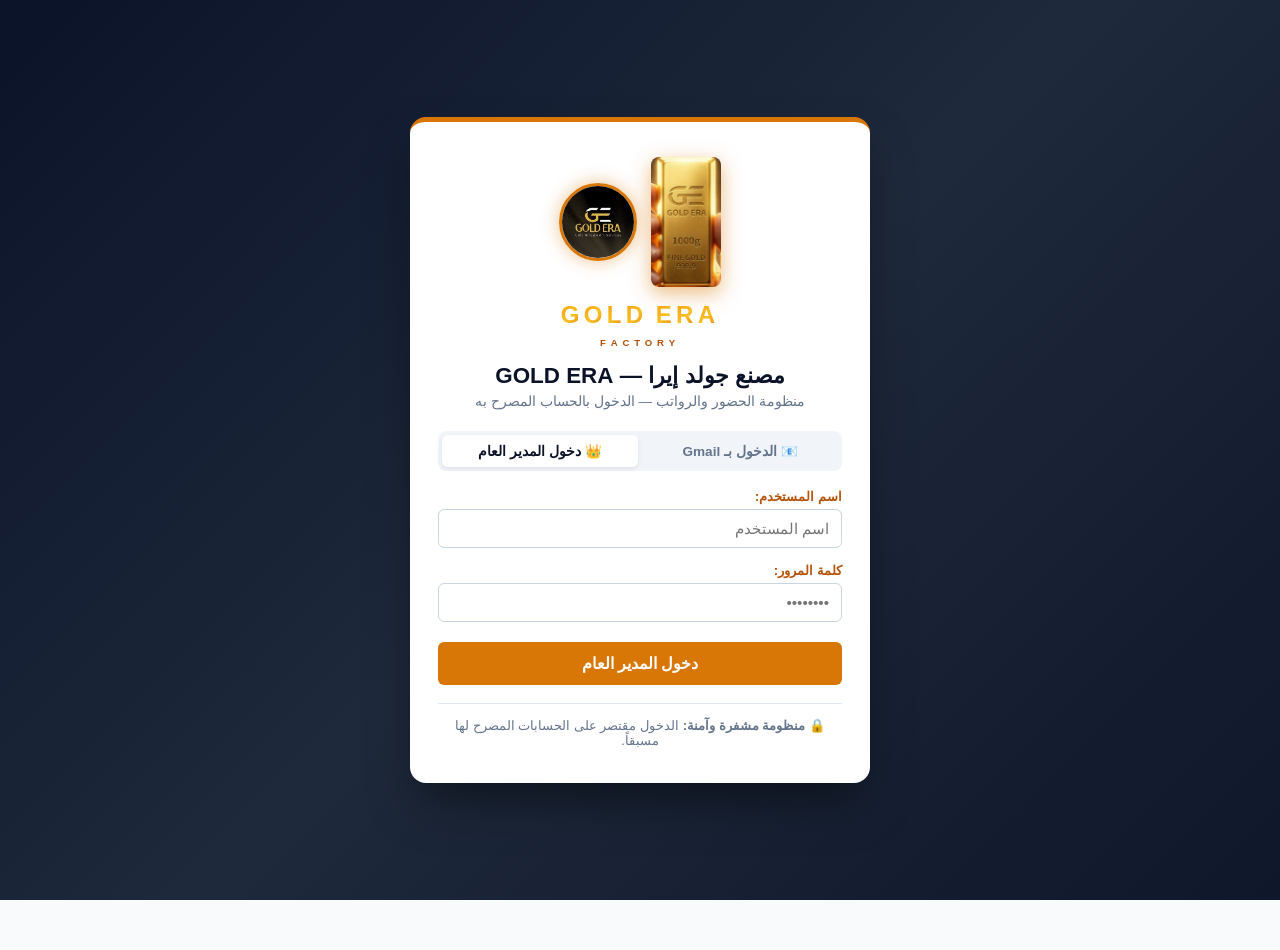
==== commit 2c27e54e: "Rename 7DOOR.html to INDEX.html" ====
--- a/INDEX.html
+++ b/INDEX.html
@@ -1,4004 +1,2182 @@
-<!DOCTYPE html>
-<!-- saved from url=(0063)file:///C:/Users/infotech/Downloads/GOLD_ERA_updated%20(2).html -->
-<html lang="ar" dir="rtl"><head><meta http-equiv="Content-Type" content="text/html; charset=UTF-8">
-    
-    <link rel="icon" type="image/png" href="[data-uri]">
-    <meta name="viewport" content="width=device-width, initial-scale=1.0">
-    <title>منظومة GOLD ERA — إدارة الحضور والرواتب عبر Gmail والشبكة السحابية</title>
-    <script src="https://cdnjs.cloudflare.com/ajax/libs/xlsx/0.18.5/xlsx.full.min.js"></script><script></script>
-    <style>
-        :root {
-            --primary: #0b1329;
-            --primary-light: #1e293b;
-            --gold: #d97706;
-            --gold-dark: #b45309;
-            --gold-light: #fef3c7;
-            --accent: #2563eb;
-            --success: #16a34a;
-            --danger: #dc2626;
-            --bg: #f8fafc;
-            --card-bg: #ffffff;
-            --text-dark: #0f172a;
-            --text-muted: #64748b;
-            --border: #e2e8f0;
-        }
-        * { box-sizing: border-box; margin: 0; padding: 0; font-family: 'Segoe UI', Tahoma, Geneva, Verdana, sans-serif; }
-        body { background: var(--bg); color: var(--text-dark); padding-bottom: 50px; }
-        
-        /* LOGIN SCREEN */
-        #loginScreen {
-            min-height: 100vh;
-            display: flex;
-            align-items: center;
-            justify-content: center;
-            background: linear-gradient(135deg, #0b1329 0%, #1e293b 50%, #0f172a 100%);
-            padding: 20px;
-        }
-        .login-card {
-            background: #ffffff;
-            border-radius: 16px;
-            padding: 35px 28px;
-            max-width: 460px;
-            width: 100%;
-            box-shadow: 0 25px 50px -12px rgba(0, 0, 0, 0.5);
-            text-align: center;
-            border-top: 5px solid var(--gold);
-        }
-        .login-logo {
-            width: 105px;
-            height: 105px;
-            border-radius: 50%;
-            margin: 0 auto 15px;
-            box-shadow: 0 4px 15px rgba(217, 119, 6, 0.3);
-            border: 3px solid var(--gold);
-            object-fit: cover;
-            display: block;
-        }
-        .login-title { font-size: 1.35rem; font-weight: 800; color: var(--primary); margin-bottom: 4px; }
-        .login-sub { font-size: 0.85rem; color: var(--text-muted); margin-bottom: 22px; }
-
-        .auth-switch-tabs {
-            display: flex;
-            background: #f1f5f9;
-            padding: 4px;
-            border-radius: 8px;
-            margin-bottom: 18px;
-            gap: 4px;
-        }
-        .auth-tab-btn {
-            flex: 1;
-            padding: 8px;
-            border: none;
-            background: transparent;
-            font-weight: 700;
-            font-size: 0.85rem;
-            color: #64748b;
-            border-radius: 6px;
-            cursor: pointer;
-            transition: all 0.2s;
-        }
-        .auth-tab-btn.active {
-            background: #fff;
-            color: var(--primary);
-            box-shadow: 0 2px 5px rgba(0,0,0,0.08);
-        }
-
-        .google-login-btn {
-            display: flex;
-            align-items: center;
-            justify-content: center;
-            gap: 10px;
-            width: 100%;
-            background: #ffffff;
-            color: #374151;
-            border: 1px solid #d1d5db;
-            padding: 10px 16px;
-            border-radius: 8px;
-            font-weight: 700;
-            font-size: 0.92rem;
-            cursor: pointer;
-            margin-bottom: 15px;
-            box-shadow: 0 1px 3px rgba(0,0,0,0.05);
-            transition: 0.2s;
-        }
-        .google-login-btn:hover {
-            background: #f9fafb;
-            border-color: #9ca3af;
-        }
-
-        /* HEADER */
-        header {
-            background: linear-gradient(135deg, #0b1329 0%, #1e293b 100%);
-            color: #fff;
-            padding: 1rem 2rem;
-            display: flex;
-            justify-content: space-between;
-            align-items: center;
-            box-shadow: 0 4px 15px rgba(0,0,0,0.15);
-            border-bottom: 4px solid var(--gold);
-            flex-wrap: wrap;
-            gap: 15px;
-        }
-        .brand { display: flex; align-items: center; gap: 14px; }
-        .brand-logo-img {
-            width: 54px;
-            height: 54px;
-            border-radius: 8px;
-            border: 2px solid var(--gold);
-            object-fit: cover;
-            box-shadow: 0 2px 8px rgba(0,0,0,0.3);
-        }
-        .brand h1 { font-size: 1.3rem; font-weight: 700; }
-        .brand p { font-size: 0.8rem; color: #94a3b8; }
-        
-        .header-user-badge {
-            display: flex;
-            align-items: center;
-            gap: 12px;
-            background: rgba(255,255,255,0.08);
-            padding: 6px 14px;
-            border-radius: 30px;
-            border: 1px solid rgba(255,255,255,0.15);
-        }
-        .user-avatar {
-            width: 32px;
-            height: 32px;
-            background: var(--gold);
-            color: #fff;
-            border-radius: 50%;
-            display: flex;
-            align-items: center;
-            justify-content: center;
-            font-weight: bold;
-            font-size: 0.85rem;
-        }
-
-        .sync-indicator {
-            display: inline-flex;
-            align-items: center;
-            gap: 6px;
-            font-size: 0.8rem;
-            padding: 4px 10px;
-            border-radius: 20px;
-            background: #064e3b;
-            color: #6ee7b7;
-            font-weight: 600;
-        }
-        .sync-pulse {
-            width: 8px;
-            height: 8px;
-            border-radius: 50%;
-            background: #10b981;
-            animation: pulse 1.5s infinite;
-        }
-        @keyframes pulse {
-            0% { transform: scale(0.95); opacity: 0.7; }
-            50% { transform: scale(1.3); opacity: 1; }
-            100% { transform: scale(0.95); opacity: 0.7; }
-        }
-
-        .nav-tabs { display: flex; gap: 8px; flex-wrap: wrap; }
-        .tab-btn {
-            background: rgba(255,255,255,0.08);
-            color: #fff;
-            border: 1px solid rgba(255,255,255,0.15);
-            padding: 9px 16px;
-            border-radius: 6px;
-            cursor: pointer;
-            font-size: 0.9rem;
-            font-weight: 600;
-            transition: all 0.2s;
-        }
-        .tab-btn:hover, .tab-btn.active {
-            background: var(--gold);
-            border-color: var(--gold);
-            color: #fff;
-        }
-
-        .container { max-width: 1400px; margin: 25px auto; padding: 0 20px; }
-        
-        .card {
-            background: var(--card-bg);
-            border-radius: 12px;
-            box-shadow: 0 4px 12px rgba(0,0,0,0.05);
-            border: 1px solid var(--border);
-            padding: 22px;
-            margin-bottom: 22px;
-        }
-        .card-header {
-            display: flex;
-            justify-content: space-between;
-            align-items: center;
-            border-bottom: 2px solid var(--border);
-            padding-bottom: 12px;
-            margin-bottom: 18px;
-            flex-wrap: wrap;
-            gap: 10px;
-        }
-        .card-header h2 { font-size: 1.18rem; color: var(--primary); display: flex; align-items: center; gap: 8px; }
-
-        .search-grid {
-            display: grid;
-            grid-template-columns: repeat(auto-fit, minmax(210px, 1fr));
-            gap: 14px;
-            background: var(--gold-light);
-            padding: 16px;
-            border-radius: 10px;
-            border: 1px solid #fde68a;
-            align-items: center;
-        }
-        .form-group label { display: block; font-size: 0.84rem; font-weight: 700; color: var(--gold-dark); margin-bottom: 5px; text-align: right; }
-        .form-control {
-            width: 100%;
-            padding: 10px 12px;
-            border-radius: 6px;
-            border: 1px solid #cbd5e1;
-            font-size: 0.95rem;
-            background: #fff;
-            outline: none;
-        }
-        .form-control:focus { border-color: var(--gold); box-shadow: 0 0 0 3px rgba(217,119,6,0.2); }
-
-        .policy-banner {
-            background: #eff6ff;
-            border: 1px solid #bfdbfe;
-            color: #1e40af;
-            padding: 10px 16px;
-            border-radius: 8px;
-            font-size: 0.88rem;
-            margin-bottom: 18px;
-            display: flex;
-            align-items: center;
-            gap: 10px;
-            font-weight: 600;
-        }
-
-        .kpi-grid { display: grid; grid-template-columns: repeat(auto-fit, minmax(180px, 1fr)); gap: 12px; margin: 18px 0; }
-        .kpi-card {
-            background: #fff;
-            border-radius: 10px;
-            padding: 14px;
-            border: 1px solid var(--border);
-            box-shadow: 0 2px 6px rgba(0,0,0,0.03);
-            text-align: center;
-            border-top: 4px solid var(--accent);
-        }
-        .kpi-card.success { border-top-color: var(--success); }
-        .kpi-card.danger { border-top-color: var(--danger); }
-        .kpi-card.gold { border-top-color: var(--gold); }
-        .kpi-title { font-size: 0.8rem; color: var(--text-muted); font-weight: 600; margin-bottom: 6px; }
-        .kpi-val { font-size: 1.3rem; font-weight: 800; color: var(--primary); }
-        .kpi-sub { font-size: 0.75rem; color: #64748b; margin-top: 4px; }
-
-        .table-responsive { overflow-x: auto; }
-        table { width: 100%; border-collapse: collapse; text-align: center; }
-        th { background: var(--primary-light); color: #fff; padding: 11px 10px; font-size: 0.88rem; font-weight: 600; }
-        td { padding: 10px; border-bottom: 1px solid var(--border); font-size: 0.87rem; }
-        tr:nth-child(even) { background-color: #f8fafc; }
-        tr:hover { background-color: #f1f5f9; }
-        
-        .badge {
-            display: inline-block;
-            padding: 4px 10px;
-            border-radius: 20px;
-            font-size: 0.78rem;
-            font-weight: 700;
-        }
-        .badge-present { background: #dcfce7; color: #15803d; }
-        .badge-absent { background: #fee2e2; color: #b91c1c; }
-        .badge-holiday { background: #e0e7ff; color: #3730a3; }
-        .badge-pending { background: #fef3c7; color: #b45309; }
-        .badge-role-admin { background: #fee2e2; color: #991b1b; }
-        .badge-role-custom { background: #e0e7ff; color: #1e3a8a; }
-        
-        .btn {
-            background: var(--primary);
-            color: #fff;
-            border: none;
-            padding: 9px 18px;
-            border-radius: 6px;
-            cursor: pointer;
-            font-weight: 600;
-            font-size: 0.9rem;
-            display: inline-flex;
-            align-items: center;
-            justify-content: center;
-            gap: 6px;
-            transition: 0.2s;
-        }
-        .btn:hover { opacity: 0.9; }
-        .btn-gold { background: var(--gold); }
-        .btn-success { background: var(--success); }
-        .btn-danger { background: var(--danger); }
-        .btn-secondary { background: #64748b; }
-        .btn-sm { padding: 5px 10px; font-size: 0.8rem; border-radius: 4px; }
-        
-        .image-manager-grid { display: grid; grid-template-columns: 1fr 1fr; gap: 20px; }
-        .image-preview-box {
-            border: 2px dashed #cbd5e1;
-            border-radius: 10px;
-            padding: 15px;
-            min-height: 380px;
-            display: flex;
-            flex-direction: column;
-            align-items: center;
-            justify-content: center;
-            background: #fafafa;
-            position: relative;
-        }
-        .image-preview-box img { max-width: 100%; max-height: 480px; border-radius: 8px; box-shadow: 0 4px 12px rgba(0,0,0,0.1); }
-
-        .modal-overlay {
-            position: fixed;
-            top: 0; left: 0; right: 0; bottom: 0;
-            background: rgba(11, 19, 41, 0.65);
-            display: none;
-            align-items: center;
-            justify-content: center;
-            z-index: 999;
-        }
-        .modal-box {
-            background: #fff;
-            border-radius: 12px;
-            padding: 25px;
-            width: 90%;
-            max-width: 540px;
-            box-shadow: 0 20px 25px -5px rgba(0, 0, 0, 0.2);
-            max-height: 90vh;
-            overflow-y: auto;
-        }
-        .modal-header {
-            display: flex;
-            justify-content: space-between;
-            align-items: center;
-            border-bottom: 2px solid var(--border);
-            padding-bottom: 12px;
-            margin-bottom: 18px;
-        }
-        .modal-footer {
-            display: flex;
-            justify-content: flex-end;
-            gap: 10px;
-            margin-top: 20px;
-            border-top: 1px solid var(--border);
-            padding-top: 15px;
-        }
-
-        .checkbox-group-grid {
-            display: grid;
-            grid-template-columns: 1fr 1fr;
-            gap: 10px;
-            background: #f8fafc;
-            padding: 12px;
-            border-radius: 8px;
-            border: 1px solid var(--border);
-            text-align: right;
-        }
-        .checkbox-item {
-            display: flex;
-            align-items: center;
-            gap: 8px;
-            font-size: 0.88rem;
-            cursor: pointer;
-        }
-
-        .sync-box {
-            background: linear-gradient(135deg, #f0fdf4 0%, #dcfce7 100%);
-            border: 1px solid #86efac;
-            padding: 18px;
-            border-radius: 10px;
-            margin-bottom: 20px;
-            display: flex;
-            justify-content: space-between;
-            align-items: center;
-            flex-wrap: wrap;
-            gap: 12px;
-        }
-
-        .notification {
-            position: fixed;
-            bottom: 20px;
-            left: 20px;
-            background: var(--primary);
-            color: #fff;
-            padding: 12px 20px;
-            border-radius: 8px;
-            box-shadow: 0 4px 15px rgba(0,0,0,0.2);
-            display: none;
-            z-index: 1000;
-            font-weight: bold;
-        }
-        .hidden { display: none !important; }
-    </style>
+<link rel="icon" type="image/svg+xml" href="data:image/svg+xml,<svg xmlns='http://www.w3.org/2000/svg' viewBox='0 0 100 100'><rect width='100' height='100' rx='18' fill='%23b45309'/><rect x='5' y='5' width='90' height='90' rx='14' fill='%23d97706'/><text y='72' x='50' text-anchor='middle' font-size='62' font-family='Georgia,serif' font-weight='bold' fill='%23fff'>G</text></svg>"><!DOCTYPE html>
+<html lang="ar" dir="rtl">
+<head>
+<meta charset="UTF-8">
+<meta name="viewport" content="width=device-width, initial-scale=1.0">
+<title>منظومة GOLD ERA — إدارة الحضور والرواتب</title>
+<script src="https://cdnjs.cloudflare.com/ajax/libs/xlsx/0.18.5/xlsx.full.min.js"></script>
+<style>
+:root {
+  --primary: #0b1329;
+  --primary-light: #1e293b;
+  --gold: #d97706;
+  --gold-dark: #b45309;
+  --gold-light: #fef3c7;
+  --accent: #2563eb;
+  --success: #16a34a;
+  --danger: #dc2626;
+  --bg: #f8fafc;
+  --card-bg: #ffffff;
+  --text-dark: #0f172a;
+  --text-muted: #64748b;
+  --border: #e2e8f0;
+}
+* { box-sizing: border-box; margin: 0; padding: 0; font-family: 'Segoe UI', Tahoma, Geneva, Verdana, sans-serif; }
+body { background: var(--bg); color: var(--text-dark); padding-bottom: 50px; }
+
+#loginScreen {
+  min-height: 100vh;
+  display: flex;
+  align-items: center;
+  justify-content: center;
+  background: linear-gradient(135deg, #0b1329 0%, #1e293b 50%, #0f172a 100%);
+  padding: 20px;
+}
+.login-card {
+  background: #fff;
+  border-radius: 16px;
+  padding: 35px 28px;
+  max-width: 460px;
+  width: 100%;
+  box-shadow: 0 25px 50px -12px rgba(0,0,0,0.5);
+  text-align: center;
+  border-top: 5px solid var(--gold);
+}
+.login-title { font-size: 1.4rem; font-weight: 800; color: var(--primary); margin-bottom: 4px; }
+.login-sub { font-size: 0.85rem; color: var(--text-muted); margin-bottom: 22px; }
+.auth-switch-tabs { display: flex; background: #f1f5f9; padding: 4px; border-radius: 8px; margin-bottom: 18px; gap: 4px; }
+.auth-tab-btn { flex: 1; padding: 8px; border: none; background: transparent; font-weight: 700; font-size: 0.85rem; color: #64748b; border-radius: 6px; cursor: pointer; }
+.auth-tab-btn.active { background: #fff; color: var(--primary); box-shadow: 0 2px 5px rgba(0,0,0,0.08); }
+
+header {
+  background: linear-gradient(135deg, #0b1329 0%, #1e293b 100%);
+  color: #fff;
+  padding: 1rem 2rem;
+  display: flex;
+  justify-content: space-between;
+  align-items: center;
+  box-shadow: 0 4px 15px rgba(0,0,0,0.15);
+  border-bottom: 4px solid var(--gold);
+  flex-wrap: wrap;
+  gap: 15px;
+}
+.brand { display: flex; align-items: center; gap: 14px; }
+.brand h1 { font-size: 1.3rem; font-weight: 700; }
+.brand p { font-size: 0.8rem; color: #94a3b8; }
+.header-user-badge { display: flex; align-items: center; gap: 12px; background: rgba(255,255,255,0.08); padding: 6px 14px; border-radius: 30px; border: 1px solid rgba(255,255,255,0.15); }
+.user-avatar { width: 32px; height: 32px; background: var(--gold); color: #fff; border-radius: 50%; display: flex; align-items: center; justify-content: center; font-weight: bold; font-size: 0.85rem; }
+.sync-indicator { display: inline-flex; align-items: center; gap: 6px; font-size: 0.8rem; padding: 4px 10px; border-radius: 20px; background: #064e3b; color: #6ee7b7; font-weight: 600; }
+.sync-pulse { width: 8px; height: 8px; border-radius: 50%; background: #10b981; animation: pulse 1.5s infinite; }
+@keyframes pulse { 0%,100% { transform: scale(0.95); opacity: 0.7; } 50% { transform: scale(1.3); opacity: 1; } }
+.nav-tabs { display: flex; gap: 8px; flex-wrap: wrap; }
+.tab-btn { background: rgba(255,255,255,0.08); color: #fff; border: 1px solid rgba(255,255,255,0.15); padding: 9px 16px; border-radius: 6px; cursor: pointer; font-size: 0.9rem; font-weight: 600; transition: all 0.2s; }
+.tab-btn:hover, .tab-btn.active { background: var(--gold); border-color: var(--gold); color: #fff; }
+
+.container { max-width: 1400px; margin: 25px auto; padding: 0 20px; }
+.card { background: var(--card-bg); border-radius: 12px; box-shadow: 0 4px 12px rgba(0,0,0,0.05); border: 1px solid var(--border); padding: 22px; margin-bottom: 22px; }
+.card-header { display: flex; justify-content: space-between; align-items: center; border-bottom: 2px solid var(--border); padding-bottom: 12px; margin-bottom: 18px; flex-wrap: wrap; gap: 10px; }
+.card-header h2 { font-size: 1.18rem; color: var(--primary); display: flex; align-items: center; gap: 8px; }
+
+.search-grid { display: grid; grid-template-columns: repeat(auto-fit, minmax(210px, 1fr)); gap: 14px; background: var(--gold-light); padding: 16px; border-radius: 10px; border: 1px solid #fde68a; align-items: center; }
+.form-group label { display: block; font-size: 0.84rem; font-weight: 700; color: var(--gold-dark); margin-bottom: 5px; text-align: right; }
+.form-control { width: 100%; padding: 10px 12px; border-radius: 6px; border: 1px solid #cbd5e1; font-size: 0.95rem; background: #fff; outline: none; }
+.form-control:focus { border-color: var(--gold); box-shadow: 0 0 0 3px rgba(217,119,6,0.2); }
+
+.policy-banner { background: #eff6ff; border: 1px solid #bfdbfe; color: #1e40af; padding: 10px 16px; border-radius: 8px; font-size: 0.88rem; margin-bottom: 18px; display: flex; align-items: center; gap: 10px; font-weight: 600; }
+.kpi-grid { display: grid; grid-template-columns: repeat(auto-fit, minmax(180px, 1fr)); gap: 12px; margin: 18px 0; }
+.kpi-card { background: #fff; border-radius: 10px; padding: 14px; border: 1px solid var(--border); box-shadow: 0 2px 6px rgba(0,0,0,0.03); text-align: center; border-top: 4px solid var(--accent); }
+.kpi-card.success { border-top-color: var(--success); }
+.kpi-card.danger { border-top-color: var(--danger); }
+.kpi-card.gold { border-top-color: var(--gold); }
+.kpi-title { font-size: 0.8rem; color: var(--text-muted); font-weight: 600; margin-bottom: 6px; }
+.kpi-val { font-size: 1.3rem; font-weight: 800; color: var(--primary); }
+.kpi-sub { font-size: 0.75rem; color: #64748b; margin-top: 4px; }
+
+.table-responsive { overflow-x: auto; }
+table { width: 100%; border-collapse: collapse; text-align: center; }
+th { background: var(--primary-light); color: #fff; padding: 11px 10px; font-size: 0.88rem; font-weight: 600; }
+td { padding: 10px; border-bottom: 1px solid var(--border); font-size: 0.87rem; }
+tr:nth-child(even) { background-color: #f8fafc; }
+tr:hover { background-color: #f1f5f9; }
+
+.badge { display: inline-block; padding: 4px 10px; border-radius: 20px; font-size: 0.78rem; font-weight: 700; }
+.badge-present { background: #dcfce7; color: #15803d; }
+.badge-absent { background: #fee2e2; color: #b91c1c; }
+.badge-holiday { background: #e0e7ff; color: #3730a3; }
+.badge-pending { background: #fef3c7; color: #b45309; }
+.badge-role-admin { background: #fee2e2; color: #991b1b; }
+.badge-role-custom { background: #e0e7ff; color: #1e3a8a; }
+
+.btn { background: var(--primary); color: #fff; border: none; padding: 9px 18px; border-radius: 6px; cursor: pointer; font-weight: 600; font-size: 0.9rem; display: inline-flex; align-items: center; justify-content: center; gap: 6px; transition: 0.2s; }
+.btn:hover { opacity: 0.9; }
+.btn-gold { background: var(--gold); }
+.btn-success { background: var(--success); }
+.btn-danger { background: var(--danger); }
+.btn-secondary { background: #64748b; }
+.btn-sm { padding: 5px 10px; font-size: 0.8rem; border-radius: 4px; }
+
+.image-manager-grid { display: grid; grid-template-columns: 1fr 1fr; gap: 20px; }
+.image-preview-box { border: 2px dashed #cbd5e1; border-radius: 10px; padding: 15px; min-height: 380px; display: flex; flex-direction: column; align-items: center; justify-content: center; background: #fafafa; position: relative; }
+.image-preview-box img { max-width: 100%; max-height: 480px; border-radius: 8px; box-shadow: 0 4px 12px rgba(0,0,0,0.1); }
+
+.modal-overlay { position: fixed; top: 0; left: 0; right: 0; bottom: 0; background: rgba(11,19,41,0.65); display: none; align-items: center; justify-content: center; z-index: 999; }
+.modal-box { background: #fff; border-radius: 12px; padding: 25px; width: 90%; max-width: 540px; box-shadow: 0 20px 25px -5px rgba(0,0,0,0.2); max-height: 90vh; overflow-y: auto; }
+.modal-header { display: flex; justify-content: space-between; align-items: center; border-bottom: 2px solid var(--border); padding-bottom: 12px; margin-bottom: 18px; }
+.modal-footer { display: flex; justify-content: flex-end; gap: 10px; margin-top: 20px; border-top: 1px solid var(--border); padding-top: 15px; }
+
+.checkbox-group-grid { display: grid; grid-template-columns: 1fr 1fr; gap: 10px; background: #f8fafc; padding: 12px; border-radius: 8px; border: 1px solid var(--border); text-align: right; }
+.checkbox-item { display: flex; align-items: center; gap: 8px; font-size: 0.88rem; cursor: pointer; }
+
+.sync-box { background: linear-gradient(135deg, #f0fdf4 0%, #dcfce7 100%); border: 1px solid #86efac; padding: 18px; border-radius: 10px; margin-bottom: 20px; display: flex; justify-content: space-between; align-items: center; flex-wrap: wrap; gap: 12px; }
+
+.notification { position: fixed; bottom: 20px; left: 20px; background: var(--primary); color: #fff; padding: 12px 20px; border-radius: 8px; box-shadow: 0 4px 15px rgba(0,0,0,0.2); display: none; z-index: 1000; font-weight: bold; }
+.hidden { display: none !important; }
+
+/* ADV MODAL */
+#advancesModal { display:none; position:fixed; top:0; left:0; width:100%; height:100%; background:rgba(0,0,0,0.5); z-index:9999; justify-content:center; align-items:center; }
+.adv-modal-inner { background:white; border-radius:16px; padding:28px; width:90%; max-width:520px; max-height:85vh; overflow-y:auto; direction:rtl; }
+
+.brand-letter{display:inline-block;opacity:0;transform:translateX(-18px) scale(0.7);animation:letterIn 0.4s cubic-bezier(0.34,1.56,0.64,1) forwards}
+@keyframes letterIn{to{opacity:1;transform:translateX(0) scale(1)}}
+.letter-gold{background:linear-gradient(135deg,#f59e0b,#fbbf24,#d97706,#f59e0b);background-size:200% auto;-webkit-background-clip:text;-webkit-text-fill-color:transparent;background-clip:text}
+</style>
+<script src="https://www.gstatic.com/firebasejs/9.22.0/firebase-app-compat.js"></script>
+<script src="https://www.gstatic.com/firebasejs/9.22.0/firebase-database-compat.js"></script>
+<script>
+const firebaseConfig = {
+  apiKey: "AIzaSyDaJNw4GTCuRxuKoTBMZ9rILISyKb6BHUU",
+  authDomain: "gold-era-2025.firebaseapp.com",
+  databaseURL: "https://gold-era-2025-default-rtdb.firebaseio.com",
+  projectId: "gold-era-2025",
+  storageBucket: "gold-era-2025.firebasestorage.app",
+  messagingSenderId: "256007736428",
+  appId: "1:256007736428:web:ed45b779a21b4aec4f1c49"
+};
+firebase.initializeApp(firebaseConfig);
+const fbdb = firebase.database();
+const FB_KEY = 'gold_era_factory';
+
+function saveToFirebase() {
+  fbdb.ref(FB_KEY).set({
+    employees:  EMPLOYEES_DATA,
+    attendance: attendanceLogs,
+    advances:   advances || {}
+  }).then(() => console.log('✅ Firebase saved'))
+    .catch(e => console.error('Firebase error:', e));
+}
+
+function startRealtimeSync() {
+  fbdb.ref(FB_KEY).on('value', snap => {
+    const data = snap.val();
+    if (!data || !data.employees || data.employees.length === 0) return;
+    // تحديث فقط إذا البيانات مختلفة
+    if (JSON.stringify(data.employees) === JSON.stringify(EMPLOYEES_DATA)) return;
+    EMPLOYEES_DATA.length = 0;
+    EMPLOYEES_DATA.push(...data.employees);
+    if (data.attendance) Object.assign(attendanceLogs, data.attendance);
+    if (data.advances)   Object.assign(advancesData, data.advances);
+    if (!document.getElementById('mainApp').classList.contains('hidden')) {
+      populateEmpSelect();
+      renderPayrollTable();
+      renderManageTable();
+    }
+  });
+}
+</script>
 </head>
 <body>
 
-    <!-- 1. LOGIN SCREEN WITH GMAIL / ADMIN SIGN-IN -->
-    <div id="loginScreen" class="hidden">
-        <div class="login-card">
-            <img src="[data-uri]" alt="GOLD ERA Logo" class="login-logo">
-            <h2 class="login-title">مصنع جولد إيرا (GOLD ERA)</h2>
-            <p class="login-sub">منظومة الحضور والرواتب — الدخول بالحساب المصرح به</p>
-            
-            <div class="auth-switch-tabs">
-                <button type="button" class="auth-tab-btn" id="btnAuthGmail" onclick="setAuthMethod(&#39;gmail&#39;)">📧 الدخول بـ Gmail المعتمد</button>
-                <button type="button" class="auth-tab-btn active" id="btnAuthAdmin" onclick="setAuthMethod(&#39;admin&#39;)">👑 دخول المدير العام</button>
+<!-- LOGIN SCREEN -->
+<div id="loginScreen">
+  <div class="login-card">
+    <div style="display:flex;align-items:center;justify-content:center;gap:14px;margin-bottom:14px;">
+      <img src="[data-uri]" style="width:70px;height:130px;object-fit:cover;object-position:center;border-radius:8px;box-shadow:0 6px 20px rgba(217,119,6,0.5);">
+      <img src="[data-uri]" style="width:78px;height:78px;border-radius:50%;object-fit:cover;border:3px solid #d97706;box-shadow:0 0 18px rgba(217,119,6,0.45);">
+    </div>
+    <div id="brandTextAnim" style="font-size:1.5rem;font-weight:900;letter-spacing:0.18em;direction:ltr;display:flex;justify-content:center;min-height:2rem;margin-bottom:4px;"></div>
+    <div id="factoryAnim" style="font-size:0.6rem;font-weight:800;letter-spacing:0.5em;color:#b45309;direction:ltr;display:flex;justify-content:center;margin-bottom:14px;"></div>
+    <h2 class="login-title">مصنع جولد إيرا — GOLD ERA</h2>
+    <p class="login-sub">منظومة الحضور والرواتب — الدخول بالحساب المصرح به</p>
+
+    <div class="auth-switch-tabs">
+      <button class="auth-tab-btn" id="btnAuthGmail" onclick="setAuthMethod('gmail')">📧 الدخول بـ Gmail</button>
+      <button class="auth-tab-btn active" id="btnAuthAdmin" onclick="setAuthMethod('admin')">👑 دخول المدير العام</button>
+    </div>
+
+    <div id="gmailLoginForm" class="hidden">
+      <div class="form-group" style="margin-bottom:15px;">
+        <label>البريد الإلكتروني:</label>
+        <input type="email" id="loginGmailInput" class="form-control" placeholder="name@gmail.com">
+      </div>
+      <div class="form-group" style="margin-bottom:20px;">
+        <label>كلمة المرور:</label>
+        <input type="password" id="loginGmailPass" class="form-control" placeholder="••••••••">
+      </div>
+      <button class="btn btn-gold" style="width:100%;padding:12px;font-size:1rem;" onclick="handleGmailLogin()">تسجيل الدخول بالـ Gmail</button>
+    </div>
+
+    <div id="adminLoginForm">
+      <div class="form-group" style="margin-bottom:15px;">
+        <label>اسم المستخدم:</label>
+        <input type="text" id="adminUserInput" class="form-control" placeholder="اسم المستخدم">
+      </div>
+      <div class="form-group" style="margin-bottom:20px;">
+        <label>كلمة المرور:</label>
+        <input type="password" id="adminPassInput" class="form-control" placeholder="••••••••">
+      </div>
+      <button class="btn btn-gold" style="width:100%;padding:12px;font-size:1rem;" onclick="handleAdminLogin()">دخول المدير العام</button>
+    </div>
+
+    <div style="margin-top:18px;padding-top:14px;border-top:1px solid var(--border);font-size:0.82rem;color:#64748b;text-align:center;">
+      🔒 <strong>منظومة مشفرة وآمنة:</strong> الدخول مقتصر على الحسابات المصرح لها مسبقاً.
+    </div>
+  </div>
+</div>
+
+<!-- MAIN APP -->
+<div id="mainApp" class="hidden">
+  <header>
+    <div class="brand">
+      <img src="[data-uri]" alt="GOLD ERA"
+        style="width:52px;height:52px;border-radius:10px;object-fit:contain;
+               background:linear-gradient(135deg,#1a1a2e,#16213e);
+               padding:4px;
+               box-shadow:0 2px 12px rgba(217,119,6,0.4);">
+      <div>
+        <div id="innerBrandAnim" style="font-size:1.4rem;font-weight:900;letter-spacing:0.16em;direction:ltr;display:flex;align-items:center;min-height:1.7rem;"></div>
+        <div id="innerFactoryAnim" style="font-size:0.65rem;font-weight:800;letter-spacing:0.45em;color:rgba(217,119,6,0.8);direction:ltr;display:flex;align-items:center;"></div>
+      </div>
+    </div>
+
+    <div style="display:flex;align-items:center;gap:12px;flex-wrap:wrap;">
+      <div class="sync-indicator">
+        <div class="sync-pulse"></div>
+        <span>متزامن</span>
+      </div>
+      <div class="header-user-badge">
+        <div class="user-avatar" id="currentAvatar">م</div>
+        <div>
+          <div style="font-weight:bold;font-size:0.88rem;" id="currentUserNameDisplay">مينا</div>
+          <div style="font-size:0.75rem;color:#cbd5e1;" id="currentUserRoleDisplay">المدير العام</div>
+        </div>
+      </div>
+      <button class="btn btn-secondary btn-sm" onclick="handleLogout()">🚪 خروج</button>
+    </div>
+
+    <div class="nav-tabs" id="mainNavTabs" style="width:100%;margin-top:10px;">
+      <button class="tab-btn" id="btn-tab-dashboard" onclick="switchTab('dashboard')">🔍 الاستعلام الفردي</button>
+      <button class="tab-btn" id="btn-tab-payroll" onclick="switchTab('payroll')">📊 مسير الرواتب</button>
+      <button class="tab-btn" id="btn-tab-manage" onclick="switchTab('manage')">👥 إدارة العمال</button>
+      <button class="tab-btn" id="btn-tab-upload-archive" onclick="switchTab('upload-archive')">📷 رفع الكشف</button>
+      <button class="tab-btn" id="btn-tab-history" onclick="switchTab('history')">📁 الأرشيف</button>
+      <button class="tab-btn" id="btn-tab-users" onclick="switchTab('users')">🔐 المستخدمون</button>
+    </div>
+  </header>
+
+  <div class="container">
+
+    <!-- TAB: DASHBOARD -->
+    <div id="tab-dashboard" class="hidden">
+      <div class="card">
+        <div class="card-header">
+          <h2>🔍 الاستعلام عن العامل</h2>
+          <div style="display:flex;gap:10px;">
+            <button class="btn btn-gold admin-only-btn" onclick="openEditCurrentEmp()">✏️ تعديل بيانات العامل</button>
+            <button class="btn btn-secondary" onclick="window.print()">🖨️ طباعة</button>
+          </div>
+        </div>
+        <div class="policy-banner">⚡ <strong>قاعدة الحساب:</strong> ساعة تأخير = خصم ساعتين | ساعة إضافي = استحقاق ساعتين</div>
+        <div class="search-grid">
+          <div class="form-group">
+            <label>اختر العامل:</label>
+            <select id="empSelect" class="form-control" onchange="loadEmployeeData()"></select>
+          </div>
+          <div class="form-group">
+            <label>كود العامل:</label>
+            <input type="text" id="empCodeDisp" class="form-control" readonly style="font-weight:bold;color:var(--gold-dark);">
+          </div>
+          <div class="form-group">
+            <label>القسم والوردية:</label>
+            <input type="text" id="empShiftDisp" class="form-control" readonly>
+          </div>
+          <div class="form-group">
+            <label>الراتب الأسبوعي:</label>
+            <input type="text" id="empSalaryDisp" class="form-control" readonly style="font-weight:bold;">
+          </div>
+          <div class="form-group">
+            <label>سعر الساعة:</label>
+            <input type="text" id="empHourlyDisp" class="form-control" readonly>
+          </div>
+        </div>
+        <div class="kpi-grid">
+          <div class="kpi-card"><div class="kpi-title">ساعات العمل الفعلية</div><div class="kpi-val" id="kpiWorkHours">0 س</div></div>
+          <div class="kpi-card danger"><div class="kpi-title">ساعات التأخير</div><div class="kpi-val" id="kpiLateHours" style="color:var(--danger);">0 س</div><div class="kpi-sub" id="kpiLatePenalty">خصم: 0 ج.م</div></div>
+          <div class="kpi-card success"><div class="kpi-title">ساعات الإضافي</div><div class="kpi-val" id="kpiOvertimeHours" style="color:var(--success);">0 س</div><div class="kpi-sub" id="kpiOtBonus">+0 ج.م</div></div>
+          <div class="kpi-card"><div class="kpi-title">أيام الغياب</div><div class="kpi-val" id="kpiAbsenceDays">0 يوم</div><div class="kpi-sub" id="kpiAbsDeduction">خصم: 0 ج.م</div></div>
+          <div class="kpi-card gold"><div class="kpi-title">صافي الراتب</div><div class="kpi-val" id="kpiNetPay" style="color:var(--gold-dark);">0 ج.م</div></div>
+        </div>
+        <div class="table-responsive">
+          <table>
+            <thead><tr><th>اليوم</th><th>الحضور</th><th>الانصراف</th><th>الحالة</th><th>ساعات العمل</th><th>الساعات المقررة</th><th>التأخير (×2 خصم)</th><th>الإضافي (×2 استحقاق)</th><th>ملاحظات</th></tr></thead>
+            <tbody id="attendanceTbody"></tbody>
+          </table>
+        </div>
+      </div>
+    </div>
+
+    <!-- TAB: PAYROLL -->
+    <div id="tab-payroll" class="hidden">
+      <div class="card">
+        <div class="card-header">
+          <h2>📊 كشف مسير الرواتب الأسبوعي</h2>
+          <div style="display:flex;gap:10px;">
+            <input type="text" id="payrollSearch" placeholder="بحث باسم أو كود..." class="form-control" style="width:250px;" oninput="filterPayrollTable()">
+            <button class="btn btn-gold" onclick="exportToCSV()">📥 تصدير Excel</button>
+          </div>
+        </div>
+        <div class="policy-banner">ℹ️ خصم التأخير (ساعتين لكل ساعة) | استحقاق الإضافي (ساعتين لكل ساعة)</div>
+        <div class="table-responsive">
+          <table id="payrollMasterTable">
+            <thead><tr>
+              <th>كود</th><th>الاسم</th><th>القسم</th><th>الراتب</th><th>سعر الساعة</th>
+              <th>غياب</th><th>تأخير (فعلي)</th><th>إضافي (فعلي)</th>
+              <th>خصم التأخير+غياب</th><th>مستحق إضافي</th>
+              <th style="color:#dc2626;">💰 سلف</th><th>صافي الراتب</th>
+            </tr></thead>
+            <tbody id="payrollTbody"></tbody>
+          </table>
+        </div>
+      </div>
+    </div>
+
+    <!-- TAB: MANAGE -->
+    <div id="tab-manage" class="hidden">
+      <div class="card">
+        <div class="card-header">
+          <h2>⚙️ إعدادات الرواتب</h2>
+        </div>
+        <label style="display:flex;align-items:center;gap:10px;cursor:pointer;font-size:0.95rem;">
+          <input type="checkbox" id="chkDeductAbsence" style="width:18px;height:18px;cursor:pointer;" onchange="onDeductAbsenceChange()">
+          <span>خصم أيام الغياب من صافي الراتب</span>
+        </label>
+      </div>
+      <div class="card">
+        <div class="card-header">
+          <h2>👥 دليل العمال</h2>
+          <button class="btn btn-success admin-only-btn" onclick="openAddEmpModal()">➕ إضافة عامل جديد</button>
+        </div>
+        <div style="margin-bottom:15px;">
+          <input type="text" id="manageSearch" placeholder="بحث في دليل العمال..." class="form-control" style="max-width:300px;" oninput="filterManageTable()">
+        </div>
+        <div class="table-responsive">
+          <table>
+            <thead><tr><th>الكود</th><th>الاسم</th><th>القسم</th><th>الوردية</th><th>الراتب</th><th>سعر الساعة</th><th>إجراءات</th></tr></thead>
+            <tbody id="manageEmpTbody"></tbody>
+          </table>
+        </div>
+      </div>
+    </div>
+
+    <!-- TAB: UPLOAD ARCHIVE -->
+    <div id="tab-upload-archive" class="hidden">
+      <div class="card">
+        <div class="card-header">
+          <h2>📊 استيراد الحضور من إكسيل</h2>
+        </div>
+        <div class="policy-banner">⚡ ارفع ملف الإكسيل وسيتم الحساب التلقائي لساعات العمل والتأخير والإضافي.</div>
+        <div id="excelDropZone" style="border:2px dashed #cbd5e1;border-radius:10px;padding:25px;text-align:center;background:#fafafa;cursor:pointer;">
+          <p style="font-size:0.95rem;margin-bottom:10px;color:#475569;">📂 اسحب ملف الإكسيل هنا أو اضغط للاختيار</p>
+          <input type="file" id="excelFileInput" accept=".xlsx,.xls" class="hidden" onchange="handleExcelFileChange(event)">
+          <button class="btn btn-gold" onclick="document.getElementById('excelFileInput').click()">📁 اختيار ملف إكسيل</button>
+        </div>
+        <div id="excelLog" class="hidden" style="font-size:0.85rem;color:#64748b;max-height:130px;overflow:auto;background:#f8fafc;border-radius:8px;padding:10px;margin-top:12px;"></div>
+        <div id="excelResultsBox" class="hidden" style="margin-top:18px;">
+          <div class="kpi-grid">
+            <div class="kpi-card success"><div class="kpi-title">عمال مطابقون</div><div class="kpi-val" id="excelStMatched">0</div></div>
+            <div class="kpi-card danger"><div class="kpi-title">غير مطابقين</div><div class="kpi-val" id="excelStUnmatched">0</div></div>
+            <div class="kpi-card"><div class="kpi-title">أيام مقروءة</div><div class="kpi-val" id="excelStDays">0</div></div>
+          </div>
+          <div class="table-responsive" style="max-height:380px;">
+            <table>
+              <thead><tr><th>العامل (نوع المطابقة)</th><th>اليوم</th><th>حضور</th><th>انصراف</th><th>ساعات</th><th>تأخير</th><th>إضافي</th><th>الحالة</th></tr></thead>
+              <tbody id="excelPreviewTbody"></tbody>
+            </table>
+          </div>
+          <div style="margin-top:15px;">
+            <button class="btn btn-success" onclick="applyExcelImport()" style="padding:12px 22px;font-size:1rem;">✅ اعتماد وتحديث الحضور</button>
+          </div>
+        </div>
+      </div>
+      <div class="card">
+        <div class="card-header">
+          <h2>📷 رفع صورة كشف الحضور</h2>
+        </div>
+        <div class="image-manager-grid">
+          <div>
+            <h3 style="margin-bottom:12px;font-size:1.05rem;color:var(--primary);">صورة الكشف:</h3>
+            <div class="image-preview-box" id="imgBox">
+              <p id="imgPlaceholder" style="color:#94a3b8;font-size:0.95rem;text-align:center;">📷 اضغط لاختيار صورة كشف الحضور</p>
+              <img id="uploadedImg" class="hidden" src="" alt="كشف الحضور">
             </div>
-
-            <!-- GMAIL FORM -->
-            <form id="gmailLoginForm" onsubmit="handleGmailLogin(event)" class="hidden">
-                <div class="form-group" style="margin-bottom: 15px;">
-                    <label>البريد الإلكتروني (Gmail المصرح به):</label>
-                    <input type="email" id="loginGmailInput" class="form-control" placeholder="name@gmail.com" required="" autofocus="">
-                </div>
-                <div class="form-group" style="margin-bottom: 20px;">
-                    <label>رمز المرور الخاص بالجهاز:</label>
-                    <input type="password" id="loginGmailPass" class="form-control" placeholder="••••••••" required="">
-                </div>
-                <button type="submit" class="btn btn-gold" style="width: 100%; padding: 12px; font-size: 1rem;">تسجيل الدخول بالـ Gmail</button>
-            </form>
-
-            <!-- ADMIN FORM (HIDDEN INITIALLY) -->
-            <form id="adminLoginForm" class="" onsubmit="handleAdminLogin(event)">
-                <div class="form-group" style="margin-bottom: 15px;">
-                    <label>اسم المستخدم (المدير):</label>
-                    <input type="text" id="adminUserInput" class="form-control" placeholder="اسم المستخدم" required="">
-                </div>
-                <div class="form-group" style="margin-bottom: 20px;">
-                    <label>كلمة مرور المدير:</label>
-                    <input type="password" id="adminPassInput" class="form-control" placeholder="••••••••" required="">
-                </div>
-                <button type="submit" class="btn btn-gold" style="width: 100%; padding: 12px; font-size: 1rem;">دخول المدير العام</button>
-            </form>
-
-            <div style="margin-top: 22px; padding-top: 15px; border-top: 1px solid var(--border); font-size: 0.82rem; color: #64748b; text-align: center;">
-                🔒 <strong>منظومة مشفرة وآمنة:</strong> الدخول مقتصر على الحسابات المصرح لها مسبقاً من الإدارة.
+            <div style="margin-top:15px;display:flex;gap:10px;">
+              <input type="file" id="fileInput" accept="image/*" class="hidden" onchange="handleImageUpload(event)">
+              <button class="btn btn-gold" onclick="document.getElementById('fileInput').click()">📁 اختيار صورة</button>
+              <button class="btn btn-secondary" onclick="clearImage()">❌ مسح</button>
             </div>
-        </div>
-    </div>
-
-    <!-- 2. MAIN APPLICATION INTERFACE -->
-    <div id="mainApp" class="">
-        <header>
-            <div class="brand">
-                <img src="[data-uri]" alt="GOLD ERA Logo" class="brand-logo-img">
-                <div>
-                    <h1>مصنع جولد إيرا — GOLD ERA</h1>
-                    <p>المنظومة المركزية لمتابعة الورديات والرواتب</p>
-                </div>
+          </div>
+          <div>
+            <h3 style="margin-bottom:12px;font-size:1.05rem;color:var(--primary);">الأرشفة:</h3>
+            <div style="background:#f1f5f9;padding:20px;border-radius:10px;border:1px solid var(--border);">
+              <div class="form-group" style="margin-bottom:15px;">
+                <label>اسم الأسبوع:</label>
+                <input type="text" id="archiveWeekTitle" value="أسبوع سبتمبر 2026" class="form-control">
+              </div>
+              <div style="display:flex;flex-direction:column;gap:12px;margin-top:15px;">
+                <button class="btn btn-success" onclick="archiveCurrentWeek()" style="padding:12px;">📁 أرشفة الأسبوع الحالي</button>
+                <button class="btn btn-danger admin-only-btn" onclick="resetWeekAttendance()" style="padding:12px;">🔄 تصفير للأسبوع الجديد</button>
+              </div>
             </div>
-            
-            <div style="display: flex; align-items: center; gap: 12px; flex-wrap: wrap;">
-                <div class="sync-indicator">
-                    <div class="sync-pulse"></div>
-                    <span id="syncStatusText">متزامن سحابياً</span>
-                </div>
-                <div class="header-user-badge">
-                    <div class="user-avatar" id="currentAvatar">م</div>
-                    <div>
-                        <div style="font-weight: bold; font-size: 0.88rem;" id="currentUserNameDisplay">مينا (المدير العام)</div>
-                        <div style="font-size: 0.75rem; color: #cbd5e1;" id="currentUserRoleDisplay">المدير العام (كامل الصلاحيات)</div>
-                    </div>
-                </div>
-                <button class="btn btn-secondary btn-sm" onclick="handleLogout()">🚪 خروج</button>
-            </div>
-
-            <div class="nav-tabs" id="mainNavTabs" style="width: 100%; margin-top: 10px;">
-                <button class="tab-btn" id="btn-tab-dashboard">🔍 الاستعلام الفردي</button>
-                <button class="tab-btn" id="btn-tab-payroll">📊 مسير الرواتب العام</button>
-                <button class="tab-btn" id="btn-tab-manage">👥 إدارة العمال والرواتب</button>
-                <button class="tab-btn" id="btn-tab-upload-archive">📷 رفع الكشف والأرشفة</button>
-                <button class="tab-btn active" id="btn-tab-history">📁 الأرشيف التاريخي</button>
-                <button class="tab-btn" id="btn-tab-users">🔐 صلاحيات مستخدمي Gmail</button>
-            </div>
-        </header>
-
-        <div class="container">
-
-            <!-- TAB 1: DASHBOARD -->
-            <div id="tab-dashboard" class="hidden">
-                <div class="card">
-                    <div class="card-header">
-                        <h2>🔍 الاستعلام المباشر عن العامل</h2>
-                        <div style="display: flex; gap: 10px;">
-                            <button class="btn btn-gold admin-only-btn" id="btnEditCurrentEmp">✏️ تعديل بيانات العامل</button>
-                            <button class="btn btn-secondary" onclick="window.print()">🖨️ طباعة التقرير</button>
-                        </div>
-                    </div>
-
-                    <div class="policy-banner">
-                        ⚡ <strong>قواعد الحساب:</strong> ساعة التأخير = (ساعتين خصم) | ساعة الإضافي = (ساعتين استحقاق).
-                    </div>
-                    
-                    <div class="search-grid">
-                        <div class="form-group">
-                            <label>اختر اسم العامل:</label>
-                            <select id="empSelect" class="form-control"><option value="يونان صلاح">يونان صلاح (شباب)</option><option value="مينا يوسف لبيب">مينا يوسف لبيب (شباب)</option><option value="بيشوي عيد">بيشوي عيد (شباب)</option><option value="مينا يوسف تايسون">مينا يوسف تايسون (شباب)</option><option value="انطونيوس سمعان">انطونيوس سمعان (شباب)</option><option value="فايدي ادواك">فايدي ادواك (شباب)</option><option value="عبدالله احمد">عبدالله احمد (شباب)</option><option value="محمد محمود لطفي">محمد محمود لطفي (شباب)</option><option value="بيشوى حليم">بيشوى حليم (شباب)</option><option value="بيتر ثابت">بيتر ثابت (شباب)</option><option value="عبد السلام محمود">عبد السلام محمود (شباب)</option><option value="سامى ابراهيم">سامى ابراهيم (شباب)</option><option value="مينا عماد">مينا عماد (شباب)</option><option value="حلمى محمد">حلمى محمد (شباب)</option><option value="حلمى ماهر">حلمى ماهر (شباب)</option><option value="ابانوب خيرى">ابانوب خيرى (شباب)</option><option value="احمد جمال">احمد جمال (شباب)</option><option value="طارق رشدى">طارق رشدى (شباب)</option><option value="جون فكرى">جون فكرى (شباب)</option><option value="ستيفين مينا">ستيفين مينا (شباب)</option><option value="مصطفى حلمى">مصطفى حلمى (شباب)</option><option value="عزيز سعد">عزيز سعد (شباب)</option><option value="ماريا امير جرجس">ماريا امير جرجس (بنات)</option><option value="ناردين امير جرجس">ناردين امير جرجس (بنات)</option><option value="مايفن اشرف">مايفن اشرف (بنات)</option><option value="مريم جورج">مريم جورج (بنات)</option><option value="مريم اسحاق">مريم اسحاق (بنات)</option><option value="دينا">دينا (بنات)</option><option value="ايمى  رضا">ايمى  رضا (بنات)</option><option value="مارثا اشرف">مارثا اشرف (بنات)</option><option value="دميانه ميخائيل">دميانه ميخائيل (بنات)</option><option value="باسندي ميخائيل">باسندي ميخائيل (بنات)</option><option value="مارينا طلعت">مارينا طلعت (بنات)</option><option value="جومانه يوسف">جومانه يوسف (بنات)</option><option value="كارولين سمعان">كارولين سمعان (بنات)</option><option value="جرجس ابراهيم">جرجس ابراهيم (شباب)</option><option value="اكرم فكرى">اكرم فكرى (شباب)</option><option value="احمد رامى">احمد رامى (شباب)</option><option value="رامى ابراهيم">رامى ابراهيم (شباب)</option><option value="عصام الروبى">عصام الروبى (شباب)</option><option value="عماد">عماد (شباب)</option><option value="رياض سمير">رياض سمير (شباب)</option><option value="مينا عادل">مينا عادل (شباب)</option><option value="اندرو نادى">اندرو نادى (شباب)</option><option value="ايمن بركات">ايمن بركات (شباب)</option><option value="شيخ حسين">شيخ حسين (شباب)</option><option value="بافلى  يوسف">بافلى  يوسف (شباب)</option></select>
-                        </div>
-                        <div class="form-group">
-                            <label>كود العامل:</label>
-                            <input type="text" id="empCodeDisp" class="form-control" readonly="" style="font-weight: bold; color: var(--gold-dark);">
-                        </div>
-                        <div class="form-group">
-                            <label>القسم والوردية الرسمية:</label>
-                            <input type="text" id="empShiftDisp" class="form-control" readonly="">
-                        </div>
-                        <div class="form-group">
-                            <label>المرتب الأسبوعي الأساسي:</label>
-                            <input type="text" id="empSalaryDisp" class="form-control" readonly="" style="font-weight: bold;">
-                        </div>
-                        <div class="form-group">
-                            <label>سعر الساعة الأساسي:</label>
-                            <input type="text" id="empHourlyDisp" class="form-control" readonly="">
-                        </div>
-                    </div>
-
-                    <!-- KPI Cards -->
-                    <div class="kpi-grid">
-                        <div class="kpi-card">
-                            <div class="kpi-title">ساعات العمل الفعلية</div>
-                            <div class="kpi-val" id="kpiWorkHours">0.00 س</div>
-                            <div class="kpi-sub">المجموع الأسبوعي</div>
-                        </div>
-                        <div class="kpi-card danger">
-                            <div class="kpi-title">ساعات التأخير (فعلية)</div>
-                            <div class="kpi-val" id="kpiLateHours" style="color: var(--danger);">0.00 س</div>
-                            <div class="kpi-sub" id="kpiLatePenalty">خصم: 0.00 س (0 ج.م)</div>
-                        </div>
-                        <div class="kpi-card success">
-                            <div class="kpi-title">ساعات الإضافي (فعلية)</div>
-                            <div class="kpi-val" id="kpiOvertimeHours" style="color: var(--success);">0.00 س</div>
-                            <div class="kpi-sub" id="kpiOtBonus">استحقاق: 0.00 س (+0 ج.م)</div>
-                        </div>
-                        <div class="kpi-card">
-                            <div class="kpi-title">أيام الغياب</div>
-                            <div class="kpi-val" id="kpiAbsenceDays">0 يوم</div>
-                            <div class="kpi-sub" id="kpiAbsDeduction">خصم غياب: 0 ج.م</div>
-                        </div>
-                        <div class="kpi-card gold">
-                            <div class="kpi-title">صافي الراتب المستحق</div>
-                            <div class="kpi-val" id="kpiNetPay" style="color: var(--gold-dark);">6,500 ج.م</div>
-                            <div class="kpi-sub">الصافي بعد الخصم والإضافي</div>
-                        </div>
-                    </div>
-
-                    <div class="table-responsive">
-                        <table>
-                            <thead>
-                                <tr>
-                                    <th>اليوم</th>
-                                    <th>وقت الحضور الفعلي</th>
-                                    <th>وقت الانصراف الفعلي</th>
-                                    <th>حالة الحضور</th>
-                                    <th>ساعات العمل</th>
-                                    <th>الساعات المقررة</th>
-                                    <th>ساعات التأخير (×2)</th>
-                                    <th>ساعات الإضافي (×2)</th>
-                                    <th>الملاحظات والتفاصيل</th>
-                                </tr>
-                            </thead>
-                            <tbody id="attendanceTbody"><tr>
-                    <td><strong>الاحد</strong></td>
-                    <td>-</td>
-                    <td>-</td>
-                    <td><span class="badge badge-holiday">إجازة أسبوعية</span></td>
-                    <td>0.00</td>
-                    <td>0</td>
-                    <td style="color: inherit; font-weight: bold;">
-                        0.00 
-                    </td>
-                    <td style="color: inherit; font-weight: bold;">
-                        0.00 
-                    </td>
-                    <td>جديد</td>
-                </tr><tr>
-                    <td><strong>الاثنين</strong></td>
-                    <td>-</td>
-                    <td>-</td>
-                    <td><span class="badge badge-pending">في الانتظار</span></td>
-                    <td>0.00</td>
-                    <td>12</td>
-                    <td style="color: inherit; font-weight: bold;">
-                        0.00 
-                    </td>
-                    <td style="color: inherit; font-weight: bold;">
-                        0.00 
-                    </td>
-                    <td>جديد</td>
-                </tr><tr>
-                    <td><strong>الثلاثاء</strong></td>
-                    <td>-</td>
-                    <td>-</td>
-                    <td><span class="badge badge-pending">في الانتظار</span></td>
-                    <td>0.00</td>
-                    <td>12</td>
-                    <td style="color: inherit; font-weight: bold;">
-                        0.00 
-                    </td>
-                    <td style="color: inherit; font-weight: bold;">
-                        0.00 
-                    </td>
-                    <td>جديد</td>
-                </tr><tr>
-                    <td><strong>الاربعاء</strong></td>
-                    <td>-</td>
-                    <td>-</td>
-                    <td><span class="badge badge-pending">في الانتظار</span></td>
-                    <td>0.00</td>
-                    <td>12</td>
-                    <td style="color: inherit; font-weight: bold;">
-                        0.00 
-                    </td>
-                    <td style="color: inherit; font-weight: bold;">
-                        0.00 
-                    </td>
-                    <td>جديد</td>
-                </tr><tr>
-                    <td><strong>الخميس</strong></td>
-                    <td>-</td>
-                    <td>-</td>
-                    <td><span class="badge badge-pending">في الانتظار</span></td>
-                    <td>0.00</td>
-                    <td>12</td>
-                    <td style="color: inherit; font-weight: bold;">
-                        0.00 
-                    </td>
-                    <td style="color: inherit; font-weight: bold;">
-                        0.00 
-                    </td>
-                    <td>جديد</td>
-                </tr><tr>
-                    <td><strong>الجمعة</strong></td>
-                    <td>-</td>
-                    <td>-</td>
-                    <td><span class="badge badge-pending">في الانتظار</span></td>
-                    <td>0.00</td>
-                    <td>12</td>
-                    <td style="color: inherit; font-weight: bold;">
-                        0.00 
-                    </td>
-                    <td style="color: inherit; font-weight: bold;">
-                        0.00 
-                    </td>
-                    <td>جديد</td>
-                </tr><tr>
-                    <td><strong>السبت</strong></td>
-                    <td>-</td>
-                    <td>-</td>
-                    <td><span class="badge badge-pending">في الانتظار</span></td>
-                    <td>0.00</td>
-                    <td>12</td>
-                    <td style="color: inherit; font-weight: bold;">
-                        0.00 
-                    </td>
-                    <td style="color: inherit; font-weight: bold;">
-                        0.00 
-                    </td>
-                    <td>جديد</td>
-                </tr></tbody>
-                        </table>
-                    </div>
-                </div>
-            </div>
-
-            <!-- TAB 2: GENERAL PAYROLL -->
-            <div id="tab-payroll" class="hidden">
-                <div class="card">
-                    <div class="card-header">
-                        <h2>📊 كشف مسير الرواتب الأسبوعي الشامل (مضاعف ×2)</h2>
-                        <div style="display: flex; gap: 10px;">
-                            <input type="text" id="payrollSearch" placeholder="بحث باسم أو كود العامل..." class="form-control" style="width: 250px;">
-                            <button class="btn btn-gold" id="btnExportCSV">📥 تصدير إلى Excel</button>
-                        </div>
-                    </div>
-
-                    <div class="policy-banner">
-                        ℹ️ خصم التأخير (ساعتين لكل ساعة تأخير) | استحقاق الإضافي (ساعتين لكل ساعة إضافي).
-                    </div>
-                    
-                    <div class="table-responsive">
-                        <table id="payrollMasterTable">
-                            <thead>
-                                <tr>
-                                    <th>كود العامل</th>
-                                    <th>اسم العامل</th>
-                                    <th>القسم</th>
-                                    <th>الراتب الأساسي</th>
-                                    <th>سعر الساعة</th>
-                                    <th>أيام الغياب</th>
-                                    <th>ساعات التأخير (فعلية)</th>
-                                    <th>ساعات الإضافي (فعلية)</th>
-                                    <th>إجمالي الخصم (تأخير×2 + غياب)</th>
-                                    <th>إجمالي الإضافي (إضافي×2)</th>
-                                    <th>صافي الراتب المستحق</th>
-                                </tr>
-                            </thead>
-                            <tbody id="payrollTbody"><tr>
-                    <td><strong>EMP-101</strong></td>
-                    <td style="font-weight: 600;">يونان صلاح</td>
-                    <td><span class="badge badge-holiday">شباب</span></td>
-                    <td>6,500</td>
-                    <td>90.28</td>
-                    <td>0</td>
-                    <td style="color: red; font-weight: bold;">0.00</td>
-                    <td style="color: green; font-weight: bold;">0.00</td>
-                    <td>0.00</td>
-                    <td>0.00</td>
-                    <td style="font-weight: 800; color: var(--gold-dark);">6,500 ج.م</td>
-                </tr><tr>
-                    <td><strong>EMP-102</strong></td>
-                    <td style="font-weight: 600;">مينا يوسف لبيب</td>
-                    <td><span class="badge badge-holiday">شباب</span></td>
-                    <td>6,000</td>
-                    <td>83.33</td>
-                    <td>0</td>
-                    <td style="color: red; font-weight: bold;">0.00</td>
-                    <td style="color: green; font-weight: bold;">0.00</td>
-                    <td>0.00</td>
-                    <td>0.00</td>
-                    <td style="font-weight: 800; color: var(--gold-dark);">6,000 ج.م</td>
-                </tr><tr>
-                    <td><strong>EMP-103</strong></td>
-                    <td style="font-weight: 600;">بيشوي عيد</td>
-                    <td><span class="badge badge-holiday">شباب</span></td>
-                    <td>4,000</td>
-                    <td>55.56</td>
-                    <td>0</td>
-                    <td style="color: red; font-weight: bold;">0.00</td>
-                    <td style="color: green; font-weight: bold;">0.00</td>
-                    <td>0.00</td>
-                    <td>0.00</td>
-                    <td style="font-weight: 800; color: var(--gold-dark);">4,000 ج.م</td>
-                </tr><tr>
-                    <td><strong>EMP-104</strong></td>
-                    <td style="font-weight: 600;">مينا يوسف تايسون</td>
-                    <td><span class="badge badge-holiday">شباب</span></td>
-                    <td>4,000</td>
-                    <td>55.56</td>
-                    <td>0</td>
-                    <td style="color: red; font-weight: bold;">0.00</td>
-                    <td style="color: green; font-weight: bold;">0.00</td>
-                    <td>0.00</td>
-                    <td>0.00</td>
-                    <td style="font-weight: 800; color: var(--gold-dark);">4,000 ج.م</td>
-                </tr><tr>
-                    <td><strong>EMP-105</strong></td>
-                    <td style="font-weight: 600;">انطونيوس سمعان</td>
-                    <td><span class="badge badge-holiday">شباب</span></td>
-                    <td>2,250</td>
-                    <td>31.25</td>
-                    <td>0</td>
-                    <td style="color: red; font-weight: bold;">0.00</td>
-                    <td style="color: green; font-weight: bold;">0.00</td>
-                    <td>0.00</td>
-                    <td>0.00</td>
-                    <td style="font-weight: 800; color: var(--gold-dark);">2,250 ج.م</td>
-                </tr><tr>
-                    <td><strong>EMP-106</strong></td>
-                    <td style="font-weight: 600;">فايدي ادواك</td>
-                    <td><span class="badge badge-holiday">شباب</span></td>
-                    <td>2,500</td>
-                    <td>34.72</td>
-                    <td>0</td>
-                    <td style="color: red; font-weight: bold;">0.00</td>
-                    <td style="color: green; font-weight: bold;">0.00</td>
-                    <td>0.00</td>
-                    <td>0.00</td>
-                    <td style="font-weight: 800; color: var(--gold-dark);">2,500 ج.م</td>
-                </tr><tr>
-                    <td><strong>EMP-107</strong></td>
-                    <td style="font-weight: 600;">عبدالله احمد</td>
-                    <td><span class="badge badge-holiday">شباب</span></td>
-                    <td>3,500</td>
-                    <td>48.61</td>
-                    <td>0</td>
-                    <td style="color: red; font-weight: bold;">0.00</td>
-                    <td style="color: green; font-weight: bold;">0.00</td>
-                    <td>0.00</td>
-                    <td>0.00</td>
-                    <td style="font-weight: 800; color: var(--gold-dark);">3,500 ج.م</td>
-                </tr><tr>
-                    <td><strong>EMP-108</strong></td>
-                    <td style="font-weight: 600;">محمد محمود لطفي</td>
-                    <td><span class="badge badge-holiday">شباب</span></td>
-                    <td>2,500</td>
-                    <td>34.72</td>
-                    <td>0</td>
-                    <td style="color: red; font-weight: bold;">0.00</td>
-                    <td style="color: green; font-weight: bold;">0.00</td>
-                    <td>0.00</td>
-                    <td>0.00</td>
-                    <td style="font-weight: 800; color: var(--gold-dark);">2,500 ج.م</td>
-                </tr><tr>
-                    <td><strong>EMP-109</strong></td>
-                    <td style="font-weight: 600;">بيشوى حليم</td>
-                    <td><span class="badge badge-holiday">شباب</span></td>
-                    <td>2,000</td>
-                    <td>27.78</td>
-                    <td>0</td>
-                    <td style="color: red; font-weight: bold;">0.00</td>
-                    <td style="color: green; font-weight: bold;">0.00</td>
-                    <td>0.00</td>
-                    <td>0.00</td>
-                    <td style="font-weight: 800; color: var(--gold-dark);">2,000 ج.م</td>
-                </tr><tr>
-                    <td><strong>EMP-110</strong></td>
-                    <td style="font-weight: 600;">بيتر ثابت</td>
-                    <td><span class="badge badge-holiday">شباب</span></td>
-                    <td>2,500</td>
-                    <td>34.72</td>
-                    <td>0</td>
-                    <td style="color: red; font-weight: bold;">0.00</td>
-                    <td style="color: green; font-weight: bold;">0.00</td>
-                    <td>0.00</td>
-                    <td>0.00</td>
-                    <td style="font-weight: 800; color: var(--gold-dark);">2,500 ج.م</td>
-                </tr><tr>
-                    <td><strong>EMP-111</strong></td>
-                    <td style="font-weight: 600;">عبد السلام محمود</td>
-                    <td><span class="badge badge-holiday">شباب</span></td>
-                    <td>1,750</td>
-                    <td>24.31</td>
-                    <td>0</td>
-                    <td style="color: red; font-weight: bold;">0.00</td>
-                    <td style="color: green; font-weight: bold;">0.00</td>
-                    <td>0.00</td>
-                    <td>0.00</td>
-                    <td style="font-weight: 800; color: var(--gold-dark);">1,750 ج.م</td>
-                </tr><tr>
-                    <td><strong>EMP-112</strong></td>
-                    <td style="font-weight: 600;">سامى ابراهيم</td>
-                    <td><span class="badge badge-holiday">شباب</span></td>
-                    <td>2,150</td>
-                    <td>29.86</td>
-                    <td>0</td>
-                    <td style="color: red; font-weight: bold;">0.00</td>
-                    <td style="color: green; font-weight: bold;">0.00</td>
-                    <td>0.00</td>
-                    <td>0.00</td>
-                    <td style="font-weight: 800; color: var(--gold-dark);">2,150 ج.م</td>
-                </tr><tr>
-                    <td><strong>EMP-113</strong></td>
-                    <td style="font-weight: 600;">مينا عماد</td>
-                    <td><span class="badge badge-holiday">شباب</span></td>
-                    <td>6,000</td>
-                    <td>83.33</td>
-                    <td>0</td>
-                    <td style="color: red; font-weight: bold;">0.00</td>
-                    <td style="color: green; font-weight: bold;">0.00</td>
-                    <td>0.00</td>
-                    <td>0.00</td>
-                    <td style="font-weight: 800; color: var(--gold-dark);">6,000 ج.م</td>
-                </tr><tr>
-                    <td><strong>EMP-114</strong></td>
-                    <td style="font-weight: 600;">حلمى محمد</td>
-                    <td><span class="badge badge-holiday">شباب</span></td>
-                    <td>1,000</td>
-                    <td>13.89</td>
-                    <td>0</td>
-                    <td style="color: red; font-weight: bold;">0.00</td>
-                    <td style="color: green; font-weight: bold;">0.00</td>
-                    <td>0.00</td>
-                    <td>0.00</td>
-                    <td style="font-weight: 800; color: var(--gold-dark);">1,000 ج.م</td>
-                </tr><tr>
-                    <td><strong>EMP-115</strong></td>
-                    <td style="font-weight: 600;">حلمى ماهر</td>
-                    <td><span class="badge badge-holiday">شباب</span></td>
-                    <td>2,500</td>
-                    <td>34.72</td>
-                    <td>0</td>
-                    <td style="color: red; font-weight: bold;">0.00</td>
-                    <td style="color: green; font-weight: bold;">0.00</td>
-                    <td>0.00</td>
-                    <td>0.00</td>
-                    <td style="font-weight: 800; color: var(--gold-dark);">2,500 ج.م</td>
-                </tr><tr>
-                    <td><strong>EMP-116</strong></td>
-                    <td style="font-weight: 600;">ابانوب خيرى</td>
-                    <td><span class="badge badge-holiday">شباب</span></td>
-                    <td>1,800</td>
-                    <td>25.00</td>
-                    <td>0</td>
-                    <td style="color: red; font-weight: bold;">0.00</td>
-                    <td style="color: green; font-weight: bold;">0.00</td>
-                    <td>0.00</td>
-                    <td>0.00</td>
-                    <td style="font-weight: 800; color: var(--gold-dark);">1,800 ج.م</td>
-                </tr><tr>
-                    <td><strong>EMP-117</strong></td>
-                    <td style="font-weight: 600;">احمد جمال</td>
-                    <td><span class="badge badge-holiday">شباب</span></td>
-                    <td>2,500</td>
-                    <td>34.72</td>
-                    <td>0</td>
-                    <td style="color: red; font-weight: bold;">0.00</td>
-                    <td style="color: green; font-weight: bold;">0.00</td>
-                    <td>0.00</td>
-                    <td>0.00</td>
-                    <td style="font-weight: 800; color: var(--gold-dark);">2,500 ج.م</td>
-                </tr><tr>
-                    <td><strong>EMP-118</strong></td>
-                    <td style="font-weight: 600;">طارق رشدى</td>
-                    <td><span class="badge badge-holiday">شباب</span></td>
-                    <td>3,150</td>
-                    <td>43.75</td>
-                    <td>0</td>
-                    <td style="color: red; font-weight: bold;">0.00</td>
-                    <td style="color: green; font-weight: bold;">0.00</td>
-                    <td>0.00</td>
-                    <td>0.00</td>
-                    <td style="font-weight: 800; color: var(--gold-dark);">3,150 ج.م</td>
-                </tr><tr>
-                    <td><strong>EMP-119</strong></td>
-                    <td style="font-weight: 600;">جون فكرى</td>
-                    <td><span class="badge badge-holiday">شباب</span></td>
-                    <td>2,000</td>
-                    <td>27.78</td>
-                    <td>0</td>
-                    <td style="color: red; font-weight: bold;">0.00</td>
-                    <td style="color: green; font-weight: bold;">0.00</td>
-                    <td>0.00</td>
-                    <td>0.00</td>
-                    <td style="font-weight: 800; color: var(--gold-dark);">2,000 ج.م</td>
-                </tr><tr>
-                    <td><strong>EMP-120</strong></td>
-                    <td style="font-weight: 600;">ستيفين مينا</td>
-                    <td><span class="badge badge-holiday">شباب</span></td>
-                    <td>800</td>
-                    <td>11.11</td>
-                    <td>0</td>
-                    <td style="color: red; font-weight: bold;">0.00</td>
-                    <td style="color: green; font-weight: bold;">0.00</td>
-                    <td>0.00</td>
-                    <td>0.00</td>
-                    <td style="font-weight: 800; color: var(--gold-dark);">800 ج.م</td>
-                </tr><tr>
-                    <td><strong>EMP-121</strong></td>
-                    <td style="font-weight: 600;">مصطفى حلمى</td>
-                    <td><span class="badge badge-holiday">شباب</span></td>
-                    <td>4,500</td>
-                    <td>62.50</td>
-                    <td>0</td>
-                    <td style="color: red; font-weight: bold;">0.00</td>
-                    <td style="color: green; font-weight: bold;">0.00</td>
-                    <td>0.00</td>
-                    <td>0.00</td>
-                    <td style="font-weight: 800; color: var(--gold-dark);">4,500 ج.م</td>
-                </tr><tr>
-                    <td><strong>EMP-122</strong></td>
-                    <td style="font-weight: 600;">عزيز سعد</td>
-                    <td><span class="badge badge-holiday">شباب</span></td>
-                    <td>5,000</td>
-                    <td>69.44</td>
-                    <td>0</td>
-                    <td style="color: red; font-weight: bold;">0.00</td>
-                    <td style="color: green; font-weight: bold;">0.00</td>
-                    <td>0.00</td>
-                    <td>0.00</td>
-                    <td style="font-weight: 800; color: var(--gold-dark);">5,000 ج.م</td>
-                </tr><tr>
-                    <td><strong>EMP-123</strong></td>
-                    <td style="font-weight: 600;">ماريا امير جرجس</td>
-                    <td><span class="badge badge-present">بنات</span></td>
-                    <td>2,350</td>
-                    <td>39.17</td>
-                    <td>0</td>
-                    <td style="color: red; font-weight: bold;">0.00</td>
-                    <td style="color: green; font-weight: bold;">0.00</td>
-                    <td>0.00</td>
-                    <td>0.00</td>
-                    <td style="font-weight: 800; color: var(--gold-dark);">2,350 ج.م</td>
-                </tr><tr>
-                    <td><strong>EMP-124</strong></td>
-                    <td style="font-weight: 600;">ناردين امير جرجس</td>
-                    <td><span class="badge badge-present">بنات</span></td>
-                    <td>2,350</td>
-                    <td>39.17</td>
-                    <td>0</td>
-                    <td style="color: red; font-weight: bold;">0.00</td>
-                    <td style="color: green; font-weight: bold;">0.00</td>
-                    <td>0.00</td>
-                    <td>0.00</td>
-                    <td style="font-weight: 800; color: var(--gold-dark);">2,350 ج.م</td>
-                </tr><tr>
-                    <td><strong>EMP-125</strong></td>
-                    <td style="font-weight: 600;">مايفن اشرف</td>
-                    <td><span class="badge badge-present">بنات</span></td>
-                    <td>2,000</td>
-                    <td>33.33</td>
-                    <td>0</td>
-                    <td style="color: red; font-weight: bold;">0.00</td>
-                    <td style="color: green; font-weight: bold;">0.00</td>
-                    <td>0.00</td>
-                    <td>0.00</td>
-                    <td style="font-weight: 800; color: var(--gold-dark);">2,000 ج.م</td>
-                </tr><tr>
-                    <td><strong>EMP-126</strong></td>
-                    <td style="font-weight: 600;">مريم جورج</td>
-                    <td><span class="badge badge-present">بنات</span></td>
-                    <td>2,000</td>
-                    <td>33.33</td>
-                    <td>0</td>
-                    <td style="color: red; font-weight: bold;">0.00</td>
-                    <td style="color: green; font-weight: bold;">0.00</td>
-                    <td>0.00</td>
-                    <td>0.00</td>
-                    <td style="font-weight: 800; color: var(--gold-dark);">2,000 ج.م</td>
-                </tr><tr>
-                    <td><strong>EMP-127</strong></td>
-                    <td style="font-weight: 600;">مريم اسحاق</td>
-                    <td><span class="badge badge-present">بنات</span></td>
-                    <td>1,750</td>
-                    <td>29.17</td>
-                    <td>0</td>
-                    <td style="color: red; font-weight: bold;">0.00</td>
-                    <td style="color: green; font-weight: bold;">0.00</td>
-                    <td>0.00</td>
-                    <td>0.00</td>
-                    <td style="font-weight: 800; color: var(--gold-dark);">1,750 ج.م</td>
-                </tr><tr>
-                    <td><strong>EMP-128</strong></td>
-                    <td style="font-weight: 600;">دينا</td>
-                    <td><span class="badge badge-present">بنات</span></td>
-                    <td>2,000</td>
-                    <td>33.33</td>
-                    <td>0</td>
-                    <td style="color: red; font-weight: bold;">0.00</td>
-                    <td style="color: green; font-weight: bold;">0.00</td>
-                    <td>0.00</td>
-                    <td>0.00</td>
-                    <td style="font-weight: 800; color: var(--gold-dark);">2,000 ج.م</td>
-                </tr><tr>
-                    <td><strong>EMP-129</strong></td>
-                    <td style="font-weight: 600;">ايمى  رضا</td>
-                    <td><span class="badge badge-present">بنات</span></td>
-                    <td>1,750</td>
-                    <td>29.17</td>
-                    <td>0</td>
-                    <td style="color: red; font-weight: bold;">0.00</td>
-                    <td style="color: green; font-weight: bold;">0.00</td>
-                    <td>0.00</td>
-                    <td>0.00</td>
-                    <td style="font-weight: 800; color: var(--gold-dark);">1,750 ج.م</td>
-                </tr><tr>
-                    <td><strong>EMP-130</strong></td>
-                    <td style="font-weight: 600;">مارثا اشرف</td>
-                    <td><span class="badge badge-present">بنات</span></td>
-                    <td>1,750</td>
-                    <td>29.17</td>
-                    <td>0</td>
-                    <td style="color: red; font-weight: bold;">0.00</td>
-                    <td style="color: green; font-weight: bold;">0.00</td>
-                    <td>0.00</td>
-                    <td>0.00</td>
-                    <td style="font-weight: 800; color: var(--gold-dark);">1,750 ج.م</td>
-                </tr><tr>
-                    <td><strong>EMP-131</strong></td>
-                    <td style="font-weight: 600;">دميانه ميخائيل</td>
-                    <td><span class="badge badge-present">بنات</span></td>
-                    <td>1,750</td>
-                    <td>29.17</td>
-                    <td>0</td>
-                    <td style="color: red; font-weight: bold;">0.00</td>
-                    <td style="color: green; font-weight: bold;">0.00</td>
-                    <td>0.00</td>
-                    <td>0.00</td>
-                    <td style="font-weight: 800; color: var(--gold-dark);">1,750 ج.م</td>
-                </tr><tr>
-                    <td><strong>EMP-132</strong></td>
-                    <td style="font-weight: 600;">باسندي ميخائيل</td>
-                    <td><span class="badge badge-present">بنات</span></td>
-                    <td>1,750</td>
-                    <td>29.17</td>
-                    <td>0</td>
-                    <td style="color: red; font-weight: bold;">0.00</td>
-                    <td style="color: green; font-weight: bold;">0.00</td>
-                    <td>0.00</td>
-                    <td>0.00</td>
-                    <td style="font-weight: 800; color: var(--gold-dark);">1,750 ج.م</td>
-                </tr><tr>
-                    <td><strong>EMP-133</strong></td>
-                    <td style="font-weight: 600;">مارينا طلعت</td>
-                    <td><span class="badge badge-present">بنات</span></td>
-                    <td>1,750</td>
-                    <td>29.17</td>
-                    <td>0</td>
-                    <td style="color: red; font-weight: bold;">0.00</td>
-                    <td style="color: green; font-weight: bold;">0.00</td>
-                    <td>0.00</td>
-                    <td>0.00</td>
-                    <td style="font-weight: 800; color: var(--gold-dark);">1,750 ج.م</td>
-                </tr><tr>
-                    <td><strong>EMP-134</strong></td>
-                    <td style="font-weight: 600;">جومانه يوسف</td>
-                    <td><span class="badge badge-present">بنات</span></td>
-                    <td>2,000</td>
-                    <td>33.33</td>
-                    <td>0</td>
-                    <td style="color: red; font-weight: bold;">0.00</td>
-                    <td style="color: green; font-weight: bold;">0.00</td>
-                    <td>0.00</td>
-                    <td>0.00</td>
-                    <td style="font-weight: 800; color: var(--gold-dark);">2,000 ج.م</td>
-                </tr><tr>
-                    <td><strong>EMP-135</strong></td>
-                    <td style="font-weight: 600;">كارولين سمعان</td>
-                    <td><span class="badge badge-present">بنات</span></td>
-                    <td>1,750</td>
-                    <td>29.17</td>
-                    <td>0</td>
-                    <td style="color: red; font-weight: bold;">0.00</td>
-                    <td style="color: green; font-weight: bold;">0.00</td>
-                    <td>0.00</td>
-                    <td>0.00</td>
-                    <td style="font-weight: 800; color: var(--gold-dark);">1,750 ج.م</td>
-                </tr><tr>
-                    <td><strong>EMP-136</strong></td>
-                    <td style="font-weight: 600;">جرجس ابراهيم</td>
-                    <td><span class="badge badge-holiday">شباب</span></td>
-                    <td>6,250</td>
-                    <td>86.81</td>
-                    <td>0</td>
-                    <td style="color: red; font-weight: bold;">0.00</td>
-                    <td style="color: green; font-weight: bold;">0.00</td>
-                    <td>0.00</td>
-                    <td>0.00</td>
-                    <td style="font-weight: 800; color: var(--gold-dark);">6,250 ج.م</td>
-                </tr><tr>
-                    <td><strong>EMP-137</strong></td>
-                    <td style="font-weight: 600;">اكرم فكرى</td>
-                    <td><span class="badge badge-holiday">شباب</span></td>
-                    <td>3,750</td>
-                    <td>52.08</td>
-                    <td>0</td>
-                    <td style="color: red; font-weight: bold;">0.00</td>
-                    <td style="color: green; font-weight: bold;">0.00</td>
-                    <td>0.00</td>
-                    <td>0.00</td>
-                    <td style="font-weight: 800; color: var(--gold-dark);">3,750 ج.م</td>
-                </tr><tr>
-                    <td><strong>EMP-138</strong></td>
-                    <td style="font-weight: 600;">احمد رامى</td>
-                    <td><span class="badge badge-holiday">شباب</span></td>
-                    <td>1,750</td>
-                    <td>24.31</td>
-                    <td>0</td>
-                    <td style="color: red; font-weight: bold;">0.00</td>
-                    <td style="color: green; font-weight: bold;">0.00</td>
-                    <td>0.00</td>
-                    <td>0.00</td>
-                    <td style="font-weight: 800; color: var(--gold-dark);">1,750 ج.م</td>
-                </tr><tr>
-                    <td><strong>EMP-139</strong></td>
-                    <td style="font-weight: 600;">رامى ابراهيم</td>
-                    <td><span class="badge badge-holiday">شباب</span></td>
-                    <td>4,500</td>
-                    <td>62.50</td>
-                    <td>0</td>
-                    <td style="color: red; font-weight: bold;">0.00</td>
-                    <td style="color: green; font-weight: bold;">0.00</td>
-                    <td>0.00</td>
-                    <td>0.00</td>
-                    <td style="font-weight: 800; color: var(--gold-dark);">4,500 ج.م</td>
-                </tr><tr>
-                    <td><strong>EMP-140</strong></td>
-                    <td style="font-weight: 600;">عصام الروبى</td>
-                    <td><span class="badge badge-holiday">شباب</span></td>
-                    <td>3,000</td>
-                    <td>41.67</td>
-                    <td>0</td>
-                    <td style="color: red; font-weight: bold;">0.00</td>
-                    <td style="color: green; font-weight: bold;">0.00</td>
-                    <td>0.00</td>
-                    <td>0.00</td>
-                    <td style="font-weight: 800; color: var(--gold-dark);">3,000 ج.م</td>
-                </tr><tr>
-                    <td><strong>EMP-141</strong></td>
-                    <td style="font-weight: 600;">عماد</td>
-                    <td><span class="badge badge-holiday">شباب</span></td>
-                    <td>7,000</td>
-                    <td>97.22</td>
-                    <td>0</td>
-                    <td style="color: red; font-weight: bold;">0.00</td>
-                    <td style="color: green; font-weight: bold;">0.00</td>
-                    <td>0.00</td>
-                    <td>0.00</td>
-                    <td style="font-weight: 800; color: var(--gold-dark);">7,000 ج.م</td>
-                </tr><tr>
-                    <td><strong>EMP-142</strong></td>
-                    <td style="font-weight: 600;">رياض سمير</td>
-                    <td><span class="badge badge-holiday">شباب</span></td>
-                    <td>3,750</td>
-                    <td>52.08</td>
-                    <td>0</td>
-                    <td style="color: red; font-weight: bold;">0.00</td>
-                    <td style="color: green; font-weight: bold;">0.00</td>
-                    <td>0.00</td>
-                    <td>0.00</td>
-                    <td style="font-weight: 800; color: var(--gold-dark);">3,750 ج.م</td>
-                </tr><tr>
-                    <td><strong>EMP-143</strong></td>
-                    <td style="font-weight: 600;">مينا عادل</td>
-                    <td><span class="badge badge-holiday">شباب</span></td>
-                    <td>2,350</td>
-                    <td>32.64</td>
-                    <td>0</td>
-                    <td style="color: red; font-weight: bold;">0.00</td>
-                    <td style="color: green; font-weight: bold;">0.00</td>
-                    <td>0.00</td>
-                    <td>0.00</td>
-                    <td style="font-weight: 800; color: var(--gold-dark);">2,350 ج.م</td>
-                </tr><tr>
-                    <td><strong>EMP-144</strong></td>
-                    <td style="font-weight: 600;">اندرو نادى</td>
-                    <td><span class="badge badge-holiday">شباب</span></td>
-                    <td>5,000</td>
-                    <td>69.44</td>
-                    <td>0</td>
-                    <td style="color: red; font-weight: bold;">0.00</td>
-                    <td style="color: green; font-weight: bold;">0.00</td>
-                    <td>0.00</td>
-                    <td>0.00</td>
-                    <td style="font-weight: 800; color: var(--gold-dark);">5,000 ج.م</td>
-                </tr><tr>
-                    <td><strong>EMP-145</strong></td>
-                    <td style="font-weight: 600;">ايمن بركات</td>
-                    <td><span class="badge badge-holiday">شباب</span></td>
-                    <td>3,250</td>
-                    <td>45.14</td>
-                    <td>0</td>
-                    <td style="color: red; font-weight: bold;">0.00</td>
-                    <td style="color: green; font-weight: bold;">0.00</td>
-                    <td>0.00</td>
-                    <td>0.00</td>
-                    <td style="font-weight: 800; color: var(--gold-dark);">3,250 ج.م</td>
-                </tr><tr>
-                    <td><strong>EMP-146</strong></td>
-                    <td style="font-weight: 600;">شيخ حسين</td>
-                    <td><span class="badge badge-holiday">شباب</span></td>
-                    <td>4,500</td>
-                    <td>62.50</td>
-                    <td>0</td>
-                    <td style="color: red; font-weight: bold;">0.00</td>
-                    <td style="color: green; font-weight: bold;">0.00</td>
-                    <td>0.00</td>
-                    <td>0.00</td>
-                    <td style="font-weight: 800; color: var(--gold-dark);">4,500 ج.م</td>
-                </tr><tr>
-                    <td><strong>EMP-147</strong></td>
-                    <td style="font-weight: 600;">بافلى  يوسف</td>
-                    <td><span class="badge badge-holiday">شباب</span></td>
-                    <td>2,000</td>
-                    <td>27.78</td>
-                    <td>0</td>
-                    <td style="color: red; font-weight: bold;">0.00</td>
-                    <td style="color: green; font-weight: bold;">0.00</td>
-                    <td>0.00</td>
-                    <td>0.00</td>
-                    <td style="font-weight: 800; color: var(--gold-dark);">2,000 ج.م</td>
-                </tr></tbody>
-                        </table>
-                    </div>
-                </div>
-            </div>
-
-            <!-- TAB 3: MANAGE EMPLOYEES & SALARIES -->
-            <div id="tab-manage" class="hidden">
-                <div class="card">
-                    <div class="card-header">
-                        <h2>⚙️ إعدادات حساب الرواتب</h2>
-                    </div>
-                    <label style="display: flex; align-items: center; gap: 10px; cursor: pointer; font-size: 0.95rem;">
-                        <input type="checkbox" id="chkDeductAbsence" style="width: 18px; height: 18px; cursor: pointer;">
-                        <span>خصم أيام الغياب من صافي الراتب (شيل العلامة لو مش عايز نظام الرواتب يخصم أيام الغياب)</span>
-                    </label>
-                </div>
-
-                <div class="card">
-                    <div class="card-header">
-                        <h2>👥 دليل إدارة وتعديل العمال والرواتب</h2>
-                        <button class="btn btn-success admin-only-btn" id="btnOpenAddEmpModal">➕ إضافة عامل جديد للمصنع</button>
-                    </div>
-
-                    <div style="margin-bottom: 15px;">
-                        <input type="text" id="manageSearch" placeholder="بحث في دليل العمال..." class="form-control" style="max-width: 300px;">
-                    </div>
-
-                    <div class="table-responsive">
-                        <table>
-                            <thead>
-                                <tr>
-                                    <th>كود العامل</th>
-                                    <th>اسم العامل</th>
-                                    <th>القسم / الفئة</th>
-                                    <th>الوردية الرسمية</th>
-                                    <th>الراتب الأسبوعي (ج.م)</th>
-                                    <th>سعر الساعة (ج.م)</th>
-                                    <th>إجراءات التحكم</th>
-                                </tr>
-                            </thead>
-                            <tbody id="manageEmpTbody"><tr>
-                    <td><strong>EMP-101</strong></td>
-                    <td style="font-weight: 600;">يونان صلاح</td>
-                    <td><span class="badge badge-holiday">شباب</span></td>
-                    <td>08:00 ص - 08:00 م (12 س)</td>
-                    <td style="font-weight: bold; color: var(--primary);">6,500 ج.م</td>
-                    <td>90.28 ج.م</td>
-                    <td>
-                        
-                            <button class="btn btn-gold btn-sm" onclick="editEmpByIndex(0)">✏️ تعديل</button>
-                            <button class="btn btn-danger btn-sm" onclick="deleteEmpByIndex(0)">🗑️ حذف</button>
-                        
-                    </td>
-                </tr><tr>
-                    <td><strong>EMP-102</strong></td>
-                    <td style="font-weight: 600;">مينا يوسف لبيب</td>
-                    <td><span class="badge badge-holiday">شباب</span></td>
-                    <td>08:00 ص - 08:00 م (12 س)</td>
-                    <td style="font-weight: bold; color: var(--primary);">6,000 ج.م</td>
-                    <td>83.33 ج.م</td>
-                    <td>
-                        
-                            <button class="btn btn-gold btn-sm" onclick="editEmpByIndex(1)">✏️ تعديل</button>
-                            <button class="btn btn-danger btn-sm" onclick="deleteEmpByIndex(1)">🗑️ حذف</button>
-                        
-                    </td>
-                </tr><tr>
-                    <td><strong>EMP-103</strong></td>
-                    <td style="font-weight: 600;">بيشوي عيد</td>
-                    <td><span class="badge badge-holiday">شباب</span></td>
-                    <td>08:00 ص - 08:00 م (12 س)</td>
-                    <td style="font-weight: bold; color: var(--primary);">4,000 ج.م</td>
-                    <td>55.56 ج.م</td>
-                    <td>
-                        
-                            <button class="btn btn-gold btn-sm" onclick="editEmpByIndex(2)">✏️ تعديل</button>
-                            <button class="btn btn-danger btn-sm" onclick="deleteEmpByIndex(2)">🗑️ حذف</button>
-                        
-                    </td>
-                </tr><tr>
-                    <td><strong>EMP-104</strong></td>
-                    <td style="font-weight: 600;">مينا يوسف تايسون</td>
-                    <td><span class="badge badge-holiday">شباب</span></td>
-                    <td>08:00 ص - 08:00 م (12 س)</td>
-                    <td style="font-weight: bold; color: var(--primary);">4,000 ج.م</td>
-                    <td>55.56 ج.م</td>
-                    <td>
-                        
-                            <button class="btn btn-gold btn-sm" onclick="editEmpByIndex(3)">✏️ تعديل</button>
-                            <button class="btn btn-danger btn-sm" onclick="deleteEmpByIndex(3)">🗑️ حذف</button>
-                        
-                    </td>
-                </tr><tr>
-                    <td><strong>EMP-105</strong></td>
-                    <td style="font-weight: 600;">انطونيوس سمعان</td>
-                    <td><span class="badge badge-holiday">شباب</span></td>
-                    <td>08:00 ص - 08:00 م (12 س)</td>
-                    <td style="font-weight: bold; color: var(--primary);">2,250 ج.م</td>
-                    <td>31.25 ج.م</td>
-                    <td>
-                        
-                            <button class="btn btn-gold btn-sm" onclick="editEmpByIndex(4)">✏️ تعديل</button>
-                            <button class="btn btn-danger btn-sm" onclick="deleteEmpByIndex(4)">🗑️ حذف</button>
-                        
-                    </td>
-                </tr><tr>
-                    <td><strong>EMP-106</strong></td>
-                    <td style="font-weight: 600;">فايدي ادواك</td>
-                    <td><span class="badge badge-holiday">شباب</span></td>
-                    <td>08:00 ص - 08:00 م (12 س)</td>
-                    <td style="font-weight: bold; color: var(--primary);">2,500 ج.م</td>
-                    <td>34.72 ج.م</td>
-                    <td>
-                        
-                            <button class="btn btn-gold btn-sm" onclick="editEmpByIndex(5)">✏️ تعديل</button>
-                            <button class="btn btn-danger btn-sm" onclick="deleteEmpByIndex(5)">🗑️ حذف</button>
-                        
-                    </td>
-                </tr><tr>
-                    <td><strong>EMP-107</strong></td>
-                    <td style="font-weight: 600;">عبدالله احمد</td>
-                    <td><span class="badge badge-holiday">شباب</span></td>
-                    <td>08:00 ص - 08:00 م (12 س)</td>
-                    <td style="font-weight: bold; color: var(--primary);">3,500 ج.م</td>
-                    <td>48.61 ج.م</td>
-                    <td>
-                        
-                            <button class="btn btn-gold btn-sm" onclick="editEmpByIndex(6)">✏️ تعديل</button>
-                            <button class="btn btn-danger btn-sm" onclick="deleteEmpByIndex(6)">🗑️ حذف</button>
-                        
-                    </td>
-                </tr><tr>
-                    <td><strong>EMP-108</strong></td>
-                    <td style="font-weight: 600;">محمد محمود لطفي</td>
-                    <td><span class="badge badge-holiday">شباب</span></td>
-                    <td>08:00 ص - 08:00 م (12 س)</td>
-                    <td style="font-weight: bold; color: var(--primary);">2,500 ج.م</td>
-                    <td>34.72 ج.م</td>
-                    <td>
-                        
-                            <button class="btn btn-gold btn-sm" onclick="editEmpByIndex(7)">✏️ تعديل</button>
-                            <button class="btn btn-danger btn-sm" onclick="deleteEmpByIndex(7)">🗑️ حذف</button>
-                        
-                    </td>
-                </tr><tr>
-                    <td><strong>EMP-109</strong></td>
-                    <td style="font-weight: 600;">بيشوى حليم</td>
-                    <td><span class="badge badge-holiday">شباب</span></td>
-                    <td>08:00 ص - 08:00 م (12 س)</td>
-                    <td style="font-weight: bold; color: var(--primary);">2,000 ج.م</td>
-                    <td>27.78 ج.م</td>
-                    <td>
-                        
-                            <button class="btn btn-gold btn-sm" onclick="editEmpByIndex(8)">✏️ تعديل</button>
-                            <button class="btn btn-danger btn-sm" onclick="deleteEmpByIndex(8)">🗑️ حذف</button>
-                        
-                    </td>
-                </tr><tr>
-                    <td><strong>EMP-110</strong></td>
-                    <td style="font-weight: 600;">بيتر ثابت</td>
-                    <td><span class="badge badge-holiday">شباب</span></td>
-                    <td>08:00 ص - 08:00 م (12 س)</td>
-                    <td style="font-weight: bold; color: var(--primary);">2,500 ج.م</td>
-                    <td>34.72 ج.م</td>
-                    <td>
-                        
-                            <button class="btn btn-gold btn-sm" onclick="editEmpByIndex(9)">✏️ تعديل</button>
-                            <button class="btn btn-danger btn-sm" onclick="deleteEmpByIndex(9)">🗑️ حذف</button>
-                        
-                    </td>
-                </tr><tr>
-                    <td><strong>EMP-111</strong></td>
-                    <td style="font-weight: 600;">عبد السلام محمود</td>
-                    <td><span class="badge badge-holiday">شباب</span></td>
-                    <td>08:00 ص - 08:00 م (12 س)</td>
-                    <td style="font-weight: bold; color: var(--primary);">1,750 ج.م</td>
-                    <td>24.31 ج.م</td>
-                    <td>
-                        
-                            <button class="btn btn-gold btn-sm" onclick="editEmpByIndex(10)">✏️ تعديل</button>
-                            <button class="btn btn-danger btn-sm" onclick="deleteEmpByIndex(10)">🗑️ حذف</button>
-                        
-                    </td>
-                </tr><tr>
-                    <td><strong>EMP-112</strong></td>
-                    <td style="font-weight: 600;">سامى ابراهيم</td>
-                    <td><span class="badge badge-holiday">شباب</span></td>
-                    <td>08:00 ص - 08:00 م (12 س)</td>
-                    <td style="font-weight: bold; color: var(--primary);">2,150 ج.م</td>
-                    <td>29.86 ج.م</td>
-                    <td>
-                        
-                            <button class="btn btn-gold btn-sm" onclick="editEmpByIndex(11)">✏️ تعديل</button>
-                            <button class="btn btn-danger btn-sm" onclick="deleteEmpByIndex(11)">🗑️ حذف</button>
-                        
-                    </td>
-                </tr><tr>
-                    <td><strong>EMP-113</strong></td>
-                    <td style="font-weight: 600;">مينا عماد</td>
-                    <td><span class="badge badge-holiday">شباب</span></td>
-                    <td>08:00 ص - 08:00 م (12 س)</td>
-                    <td style="font-weight: bold; color: var(--primary);">6,000 ج.م</td>
-                    <td>83.33 ج.م</td>
-                    <td>
-                        
-                            <button class="btn btn-gold btn-sm" onclick="editEmpByIndex(12)">✏️ تعديل</button>
-                            <button class="btn btn-danger btn-sm" onclick="deleteEmpByIndex(12)">🗑️ حذف</button>
-                        
-                    </td>
-                </tr><tr>
-                    <td><strong>EMP-114</strong></td>
-                    <td style="font-weight: 600;">حلمى محمد</td>
-                    <td><span class="badge badge-holiday">شباب</span></td>
-                    <td>08:00 ص - 08:00 م (12 س)</td>
-                    <td style="font-weight: bold; color: var(--primary);">1,000 ج.م</td>
-                    <td>13.89 ج.م</td>
-                    <td>
-                        
-                            <button class="btn btn-gold btn-sm" onclick="editEmpByIndex(13)">✏️ تعديل</button>
-                            <button class="btn btn-danger btn-sm" onclick="deleteEmpByIndex(13)">🗑️ حذف</button>
-                        
-                    </td>
-                </tr><tr>
-                    <td><strong>EMP-115</strong></td>
-                    <td style="font-weight: 600;">حلمى ماهر</td>
-                    <td><span class="badge badge-holiday">شباب</span></td>
-                    <td>08:00 ص - 08:00 م (12 س)</td>
-                    <td style="font-weight: bold; color: var(--primary);">2,500 ج.م</td>
-                    <td>34.72 ج.م</td>
-                    <td>
-                        
-                            <button class="btn btn-gold btn-sm" onclick="editEmpByIndex(14)">✏️ تعديل</button>
-                            <button class="btn btn-danger btn-sm" onclick="deleteEmpByIndex(14)">🗑️ حذف</button>
-                        
-                    </td>
-                </tr><tr>
-                    <td><strong>EMP-116</strong></td>
-                    <td style="font-weight: 600;">ابانوب خيرى</td>
-                    <td><span class="badge badge-holiday">شباب</span></td>
-                    <td>08:00 ص - 08:00 م (12 س)</td>
-                    <td style="font-weight: bold; color: var(--primary);">1,800 ج.م</td>
-                    <td>25.00 ج.م</td>
-                    <td>
-                        
-                            <button class="btn btn-gold btn-sm" onclick="editEmpByIndex(15)">✏️ تعديل</button>
-                            <button class="btn btn-danger btn-sm" onclick="deleteEmpByIndex(15)">🗑️ حذف</button>
-                        
-                    </td>
-                </tr><tr>
-                    <td><strong>EMP-117</strong></td>
-                    <td style="font-weight: 600;">احمد جمال</td>
-                    <td><span class="badge badge-holiday">شباب</span></td>
-                    <td>08:00 ص - 08:00 م (12 س)</td>
-                    <td style="font-weight: bold; color: var(--primary);">2,500 ج.م</td>
-                    <td>34.72 ج.م</td>
-                    <td>
-                        
-                            <button class="btn btn-gold btn-sm" onclick="editEmpByIndex(16)">✏️ تعديل</button>
-                            <button class="btn btn-danger btn-sm" onclick="deleteEmpByIndex(16)">🗑️ حذف</button>
-                        
-                    </td>
-                </tr><tr>
-                    <td><strong>EMP-118</strong></td>
-                    <td style="font-weight: 600;">طارق رشدى</td>
-                    <td><span class="badge badge-holiday">شباب</span></td>
-                    <td>08:00 ص - 08:00 م (12 س)</td>
-                    <td style="font-weight: bold; color: var(--primary);">3,150 ج.م</td>
-                    <td>43.75 ج.م</td>
-                    <td>
-                        
-                            <button class="btn btn-gold btn-sm" onclick="editEmpByIndex(17)">✏️ تعديل</button>
-                            <button class="btn btn-danger btn-sm" onclick="deleteEmpByIndex(17)">🗑️ حذف</button>
-                        
-                    </td>
-                </tr><tr>
-                    <td><strong>EMP-119</strong></td>
-                    <td style="font-weight: 600;">جون فكرى</td>
-                    <td><span class="badge badge-holiday">شباب</span></td>
-                    <td>08:00 ص - 08:00 م (12 س)</td>
-                    <td style="font-weight: bold; color: var(--primary);">2,000 ج.م</td>
-                    <td>27.78 ج.م</td>
-                    <td>
-                        
-                            <button class="btn btn-gold btn-sm" onclick="editEmpByIndex(18)">✏️ تعديل</button>
-                            <button class="btn btn-danger btn-sm" onclick="deleteEmpByIndex(18)">🗑️ حذف</button>
-                        
-                    </td>
-                </tr><tr>
-                    <td><strong>EMP-120</strong></td>
-                    <td style="font-weight: 600;">ستيفين مينا</td>
-                    <td><span class="badge badge-holiday">شباب</span></td>
-                    <td>08:00 ص - 08:00 م (12 س)</td>
-                    <td style="font-weight: bold; color: var(--primary);">800 ج.م</td>
-                    <td>11.11 ج.م</td>
-                    <td>
-                        
-                            <button class="btn btn-gold btn-sm" onclick="editEmpByIndex(19)">✏️ تعديل</button>
-                            <button class="btn btn-danger btn-sm" onclick="deleteEmpByIndex(19)">🗑️ حذف</button>
-                        
-                    </td>
-                </tr><tr>
-                    <td><strong>EMP-121</strong></td>
-                    <td style="font-weight: 600;">مصطفى حلمى</td>
-                    <td><span class="badge badge-holiday">شباب</span></td>
-                    <td>08:00 ص - 08:00 م (12 س)</td>
-                    <td style="font-weight: bold; color: var(--primary);">4,500 ج.م</td>
-                    <td>62.50 ج.م</td>
-                    <td>
-                        
-                            <button class="btn btn-gold btn-sm" onclick="editEmpByIndex(20)">✏️ تعديل</button>
-                            <button class="btn btn-danger btn-sm" onclick="deleteEmpByIndex(20)">🗑️ حذف</button>
-                        
-                    </td>
-                </tr><tr>
-                    <td><strong>EMP-122</strong></td>
-                    <td style="font-weight: 600;">عزيز سعد</td>
-                    <td><span class="badge badge-holiday">شباب</span></td>
-                    <td>08:00 ص - 08:00 م (12 س)</td>
-                    <td style="font-weight: bold; color: var(--primary);">5,000 ج.م</td>
-                    <td>69.44 ج.م</td>
-                    <td>
-                        
-                            <button class="btn btn-gold btn-sm" onclick="editEmpByIndex(21)">✏️ تعديل</button>
-                            <button class="btn btn-danger btn-sm" onclick="deleteEmpByIndex(21)">🗑️ حذف</button>
-                        
-                    </td>
-                </tr><tr>
-                    <td><strong>EMP-123</strong></td>
-                    <td style="font-weight: 600;">ماريا امير جرجس</td>
-                    <td><span class="badge badge-present">بنات</span></td>
-                    <td>09:00 ص - 07:00 م (10 س)</td>
-                    <td style="font-weight: bold; color: var(--primary);">2,350 ج.م</td>
-                    <td>39.17 ج.م</td>
-                    <td>
-                        
-                            <button class="btn btn-gold btn-sm" onclick="editEmpByIndex(22)">✏️ تعديل</button>
-                            <button class="btn btn-danger btn-sm" onclick="deleteEmpByIndex(22)">🗑️ حذف</button>
-                        
-                    </td>
-                </tr><tr>
-                    <td><strong>EMP-124</strong></td>
-                    <td style="font-weight: 600;">ناردين امير جرجس</td>
-                    <td><span class="badge badge-present">بنات</span></td>
-                    <td>09:00 ص - 07:00 م (10 س)</td>
-                    <td style="font-weight: bold; color: var(--primary);">2,350 ج.م</td>
-                    <td>39.17 ج.م</td>
-                    <td>
-                        
-                            <button class="btn btn-gold btn-sm" onclick="editEmpByIndex(23)">✏️ تعديل</button>
-                            <button class="btn btn-danger btn-sm" onclick="deleteEmpByIndex(23)">🗑️ حذف</button>
-                        
-                    </td>
-                </tr><tr>
-                    <td><strong>EMP-125</strong></td>
-                    <td style="font-weight: 600;">مايفن اشرف</td>
-                    <td><span class="badge badge-present">بنات</span></td>
-                    <td>09:00 ص - 07:00 م (10 س)</td>
-                    <td style="font-weight: bold; color: var(--primary);">2,000 ج.م</td>
-                    <td>33.33 ج.م</td>
-                    <td>
-                        
-                            <button class="btn btn-gold btn-sm" onclick="editEmpByIndex(24)">✏️ تعديل</button>
-                            <button class="btn btn-danger btn-sm" onclick="deleteEmpByIndex(24)">🗑️ حذف</button>
-                        
-                    </td>
-                </tr><tr>
-                    <td><strong>EMP-126</strong></td>
-                    <td style="font-weight: 600;">مريم جورج</td>
-                    <td><span class="badge badge-present">بنات</span></td>
-                    <td>09:00 ص - 07:00 م (10 س)</td>
-                    <td style="font-weight: bold; color: var(--primary);">2,000 ج.م</td>
-                    <td>33.33 ج.م</td>
-                    <td>
-                        
-                            <button class="btn btn-gold btn-sm" onclick="editEmpByIndex(25)">✏️ تعديل</button>
-                            <button class="btn btn-danger btn-sm" onclick="deleteEmpByIndex(25)">🗑️ حذف</button>
-                        
-                    </td>
-                </tr><tr>
-                    <td><strong>EMP-127</strong></td>
-                    <td style="font-weight: 600;">مريم اسحاق</td>
-                    <td><span class="badge badge-present">بنات</span></td>
-                    <td>09:00 ص - 07:00 م (10 س)</td>
-                    <td style="font-weight: bold; color: var(--primary);">1,750 ج.م</td>
-                    <td>29.17 ج.م</td>
-                    <td>
-                        
-                            <button class="btn btn-gold btn-sm" onclick="editEmpByIndex(26)">✏️ تعديل</button>
-                            <button class="btn btn-danger btn-sm" onclick="deleteEmpByIndex(26)">🗑️ حذف</button>
-                        
-                    </td>
-                </tr><tr>
-                    <td><strong>EMP-128</strong></td>
-                    <td style="font-weight: 600;">دينا</td>
-                    <td><span class="badge badge-present">بنات</span></td>
-                    <td>09:00 ص - 07:00 م (10 س)</td>
-                    <td style="font-weight: bold; color: var(--primary);">2,000 ج.م</td>
-                    <td>33.33 ج.م</td>
-                    <td>
-                        
-                            <button class="btn btn-gold btn-sm" onclick="editEmpByIndex(27)">✏️ تعديل</button>
-                            <button class="btn btn-danger btn-sm" onclick="deleteEmpByIndex(27)">🗑️ حذف</button>
-                        
-                    </td>
-                </tr><tr>
-                    <td><strong>EMP-129</strong></td>
-                    <td style="font-weight: 600;">ايمى  رضا</td>
-                    <td><span class="badge badge-present">بنات</span></td>
-                    <td>09:00 ص - 07:00 م (10 س)</td>
-                    <td style="font-weight: bold; color: var(--primary);">1,750 ج.م</td>
-                    <td>29.17 ج.م</td>
-                    <td>
-                        
-                            <button class="btn btn-gold btn-sm" onclick="editEmpByIndex(28)">✏️ تعديل</button>
-                            <button class="btn btn-danger btn-sm" onclick="deleteEmpByIndex(28)">🗑️ حذف</button>
-                        
-                    </td>
-                </tr><tr>
-                    <td><strong>EMP-130</strong></td>
-                    <td style="font-weight: 600;">مارثا اشرف</td>
-                    <td><span class="badge badge-present">بنات</span></td>
-                    <td>09:00 ص - 07:00 م (10 س)</td>
-                    <td style="font-weight: bold; color: var(--primary);">1,750 ج.م</td>
-                    <td>29.17 ج.م</td>
-                    <td>
-                        
-                            <button class="btn btn-gold btn-sm" onclick="editEmpByIndex(29)">✏️ تعديل</button>
-                            <button class="btn btn-danger btn-sm" onclick="deleteEmpByIndex(29)">🗑️ حذف</button>
-                        
-                    </td>
-                </tr><tr>
-                    <td><strong>EMP-131</strong></td>
-                    <td style="font-weight: 600;">دميانه ميخائيل</td>
-                    <td><span class="badge badge-present">بنات</span></td>
-                    <td>09:00 ص - 07:00 م (10 س)</td>
-                    <td style="font-weight: bold; color: var(--primary);">1,750 ج.م</td>
-                    <td>29.17 ج.م</td>
-                    <td>
-                        
-                            <button class="btn btn-gold btn-sm" onclick="editEmpByIndex(30)">✏️ تعديل</button>
-                            <button class="btn btn-danger btn-sm" onclick="deleteEmpByIndex(30)">🗑️ حذف</button>
-                        
-                    </td>
-                </tr><tr>
-                    <td><strong>EMP-132</strong></td>
-                    <td style="font-weight: 600;">باسندي ميخائيل</td>
-                    <td><span class="badge badge-present">بنات</span></td>
-                    <td>09:00 ص - 07:00 م (10 س)</td>
-                    <td style="font-weight: bold; color: var(--primary);">1,750 ج.م</td>
-                    <td>29.17 ج.م</td>
-                    <td>
-                        
-                            <button class="btn btn-gold btn-sm" onclick="editEmpByIndex(31)">✏️ تعديل</button>
-                            <button class="btn btn-danger btn-sm" onclick="deleteEmpByIndex(31)">🗑️ حذف</button>
-                        
-                    </td>
-                </tr><tr>
-                    <td><strong>EMP-133</strong></td>
-                    <td style="font-weight: 600;">مارينا طلعت</td>
-                    <td><span class="badge badge-present">بنات</span></td>
-                    <td>09:00 ص - 07:00 م (10 س)</td>
-                    <td style="font-weight: bold; color: var(--primary);">1,750 ج.م</td>
-                    <td>29.17 ج.م</td>
-                    <td>
-                        
-                            <button class="btn btn-gold btn-sm" onclick="editEmpByIndex(32)">✏️ تعديل</button>
-                            <button class="btn btn-danger btn-sm" onclick="deleteEmpByIndex(32)">🗑️ حذف</button>
-                        
-                    </td>
-                </tr><tr>
-                    <td><strong>EMP-134</strong></td>
-                    <td style="font-weight: 600;">جومانه يوسف</td>
-                    <td><span class="badge badge-present">بنات</span></td>
-                    <td>09:00 ص - 07:00 م (10 س)</td>
-                    <td style="font-weight: bold; color: var(--primary);">2,000 ج.م</td>
-                    <td>33.33 ج.م</td>
-                    <td>
-                        
-                            <button class="btn btn-gold btn-sm" onclick="editEmpByIndex(33)">✏️ تعديل</button>
-                  